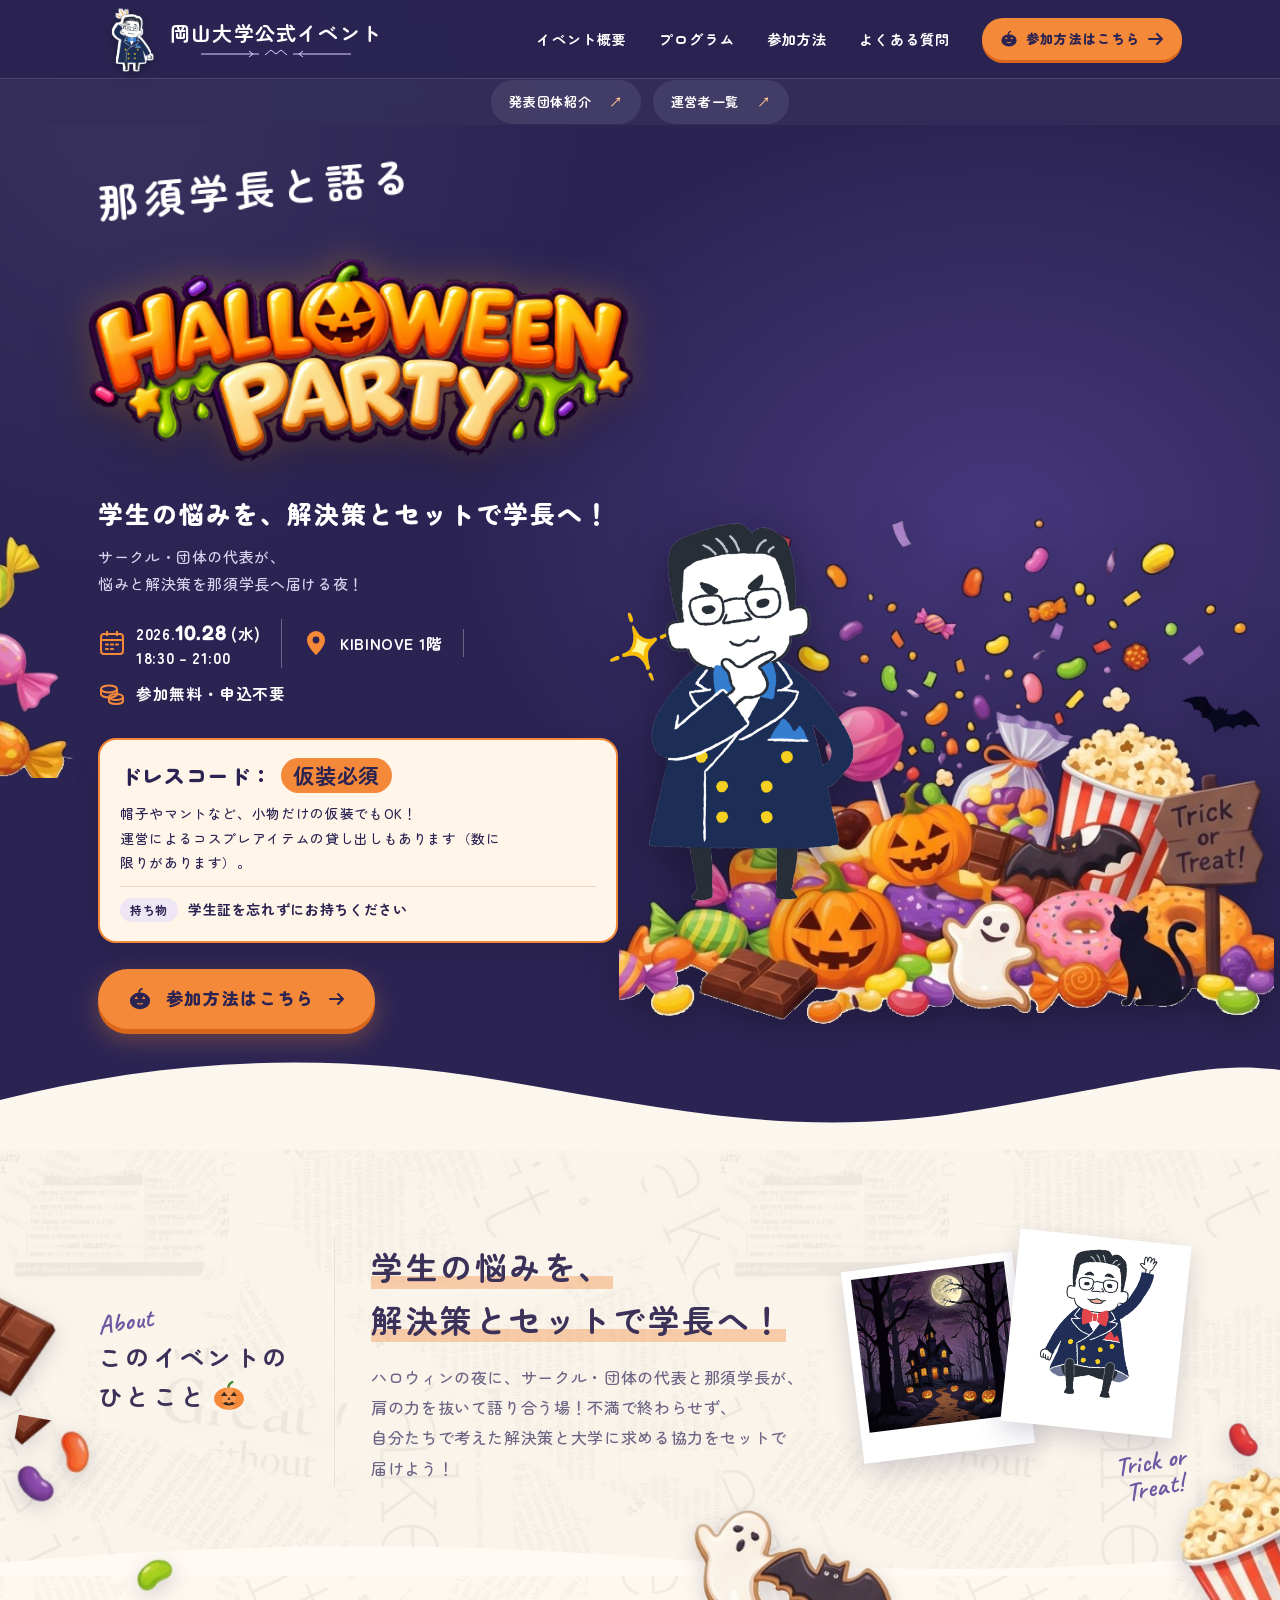
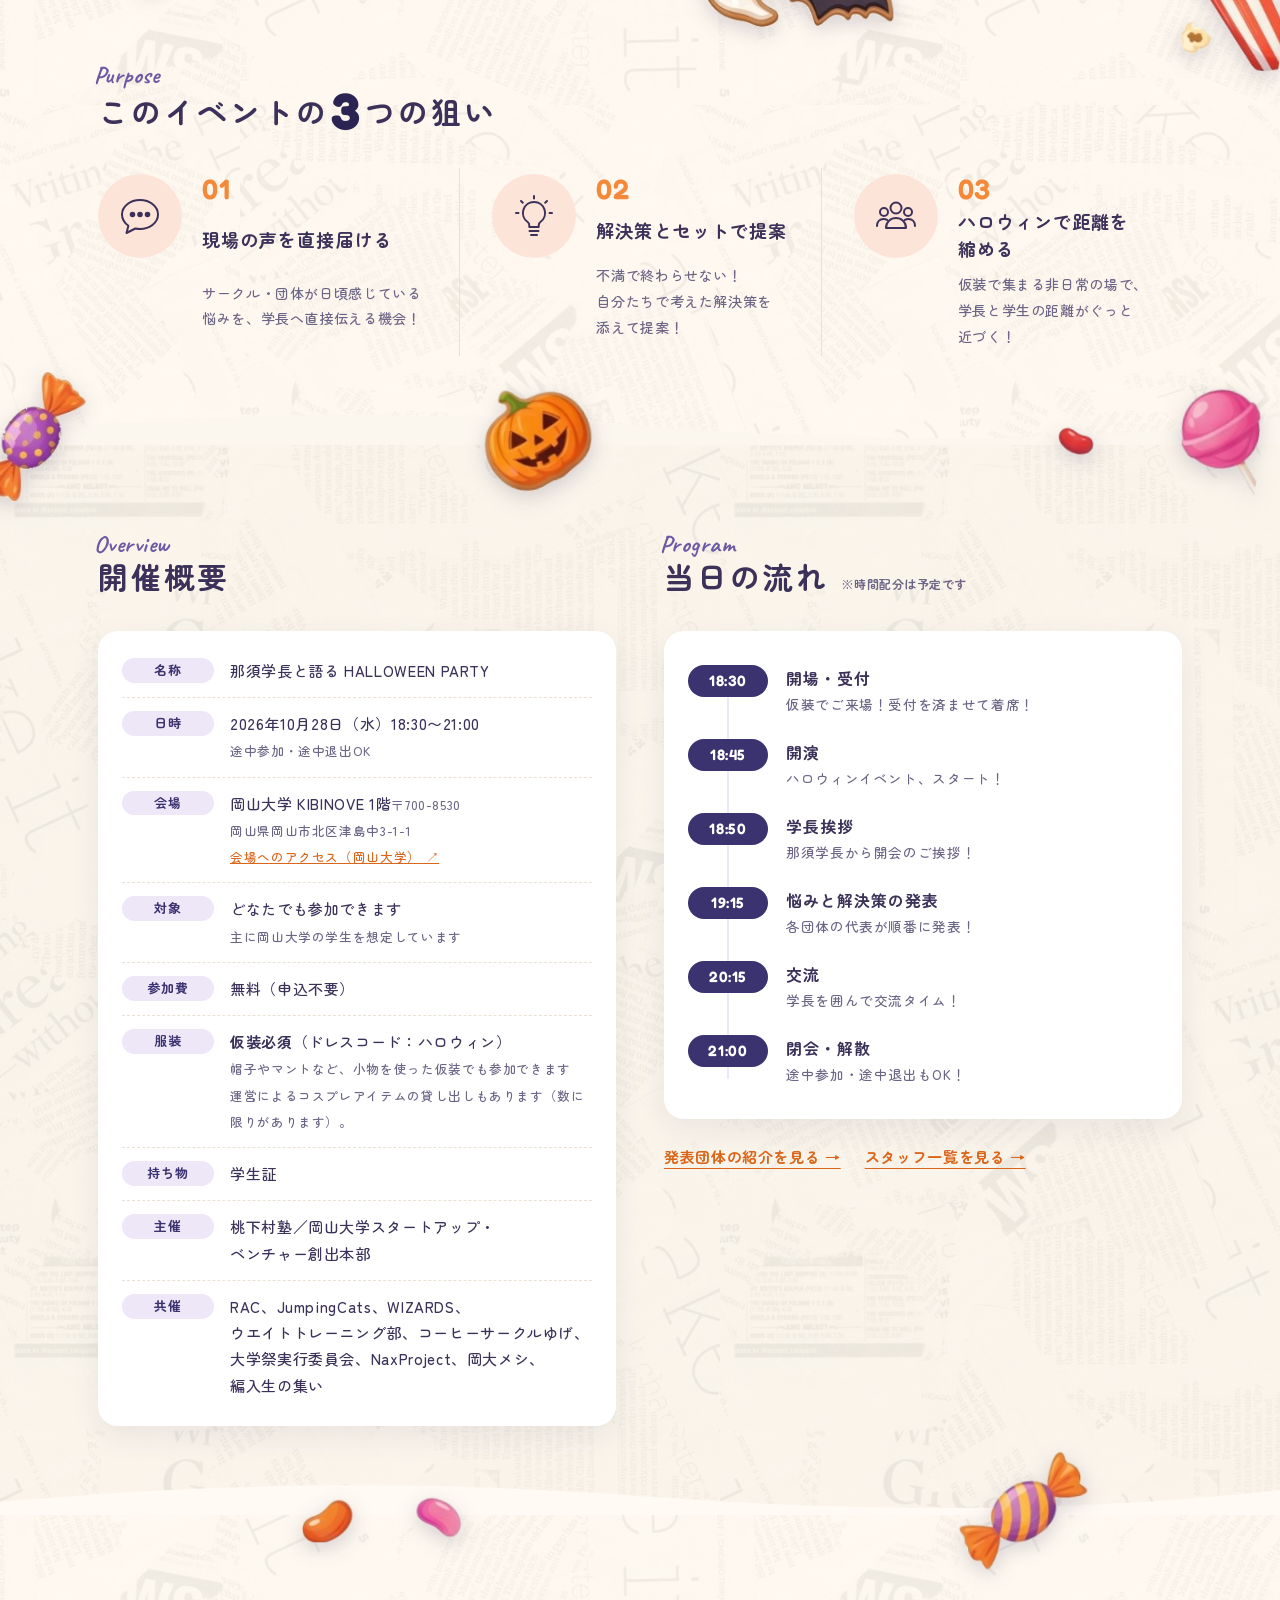
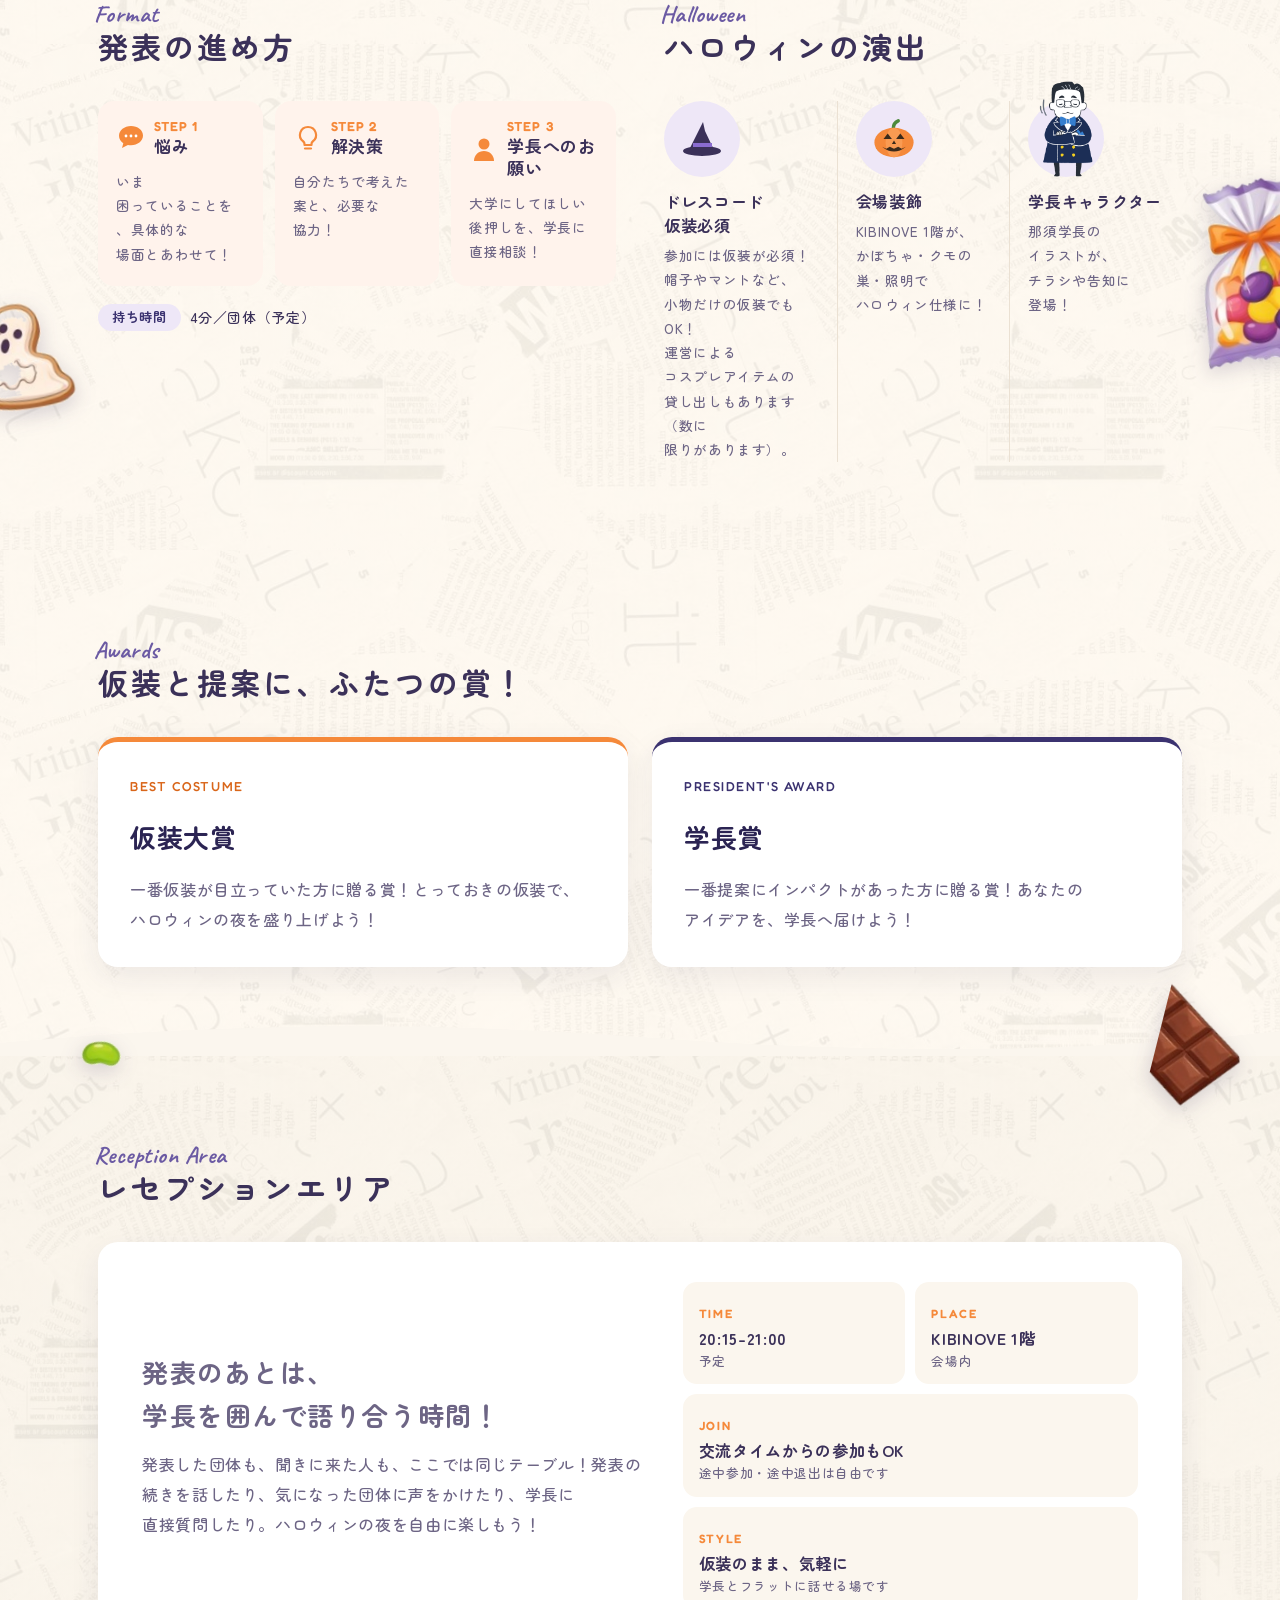
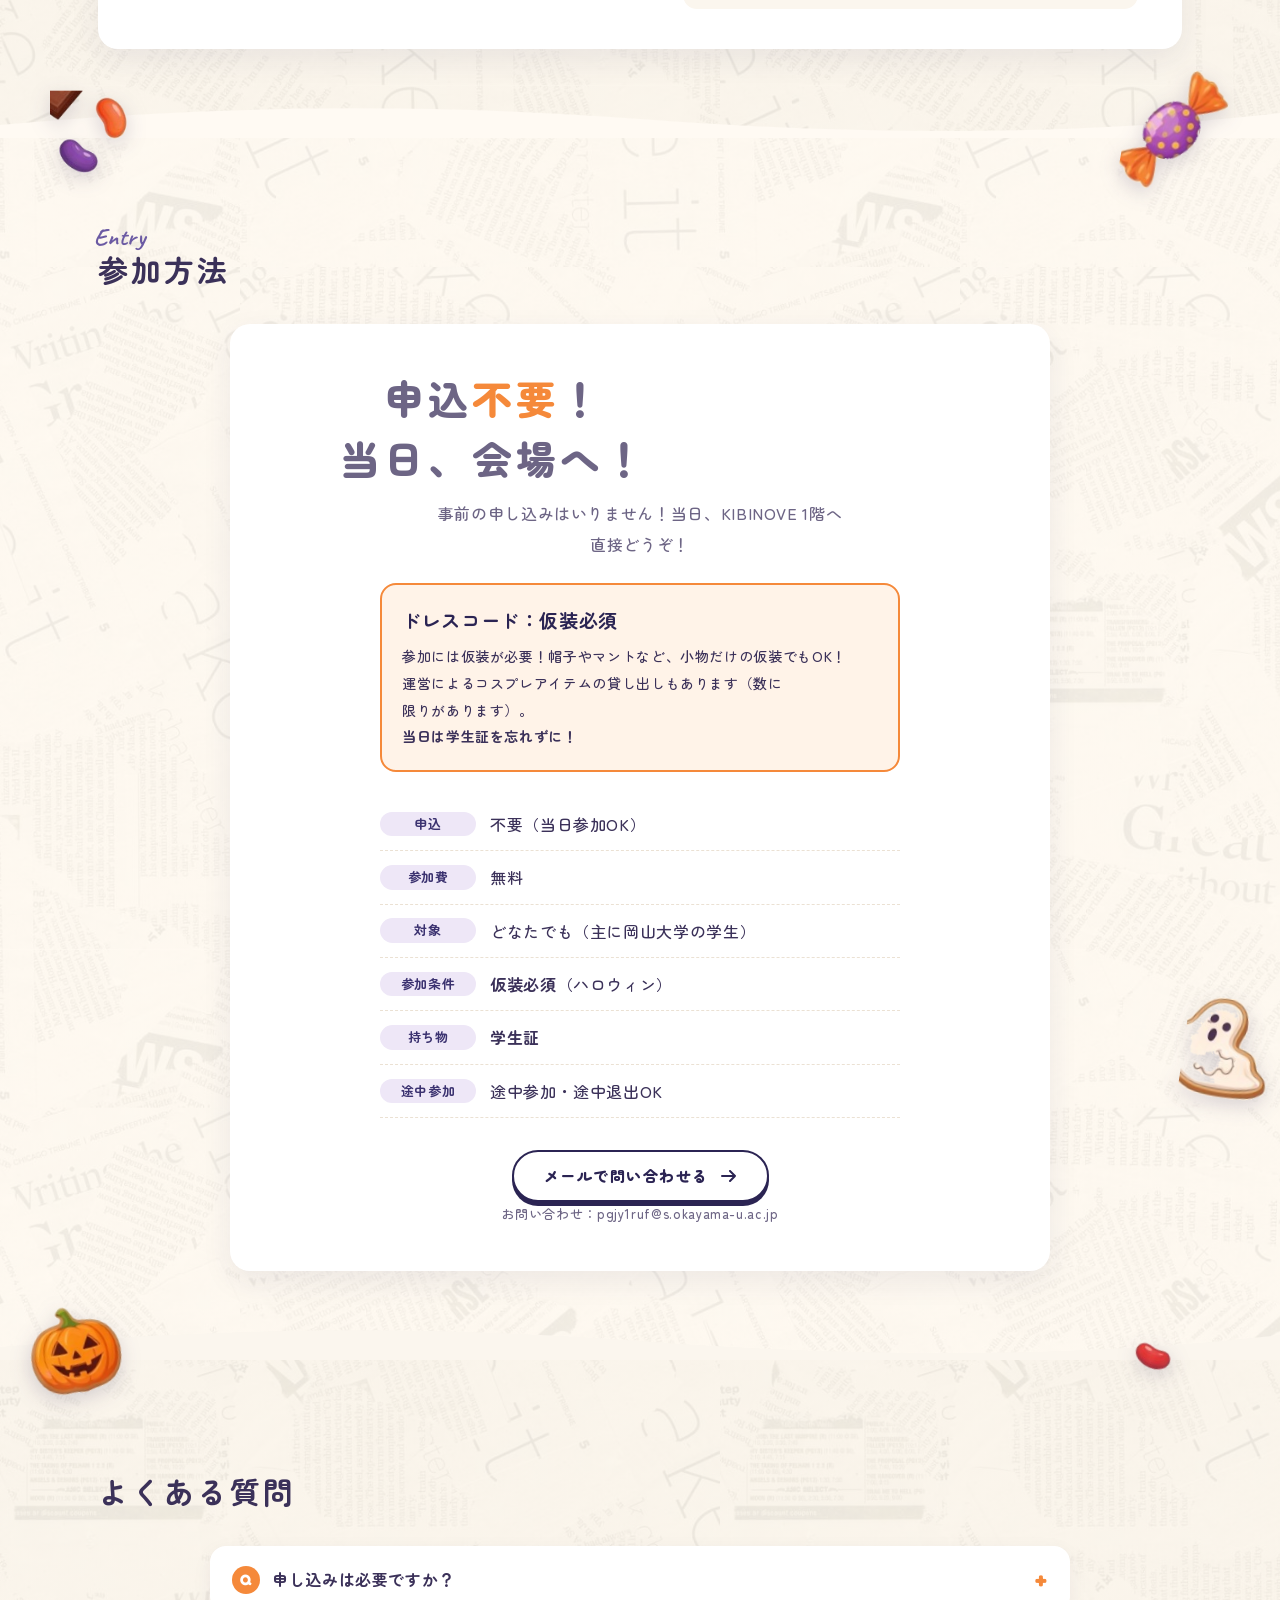
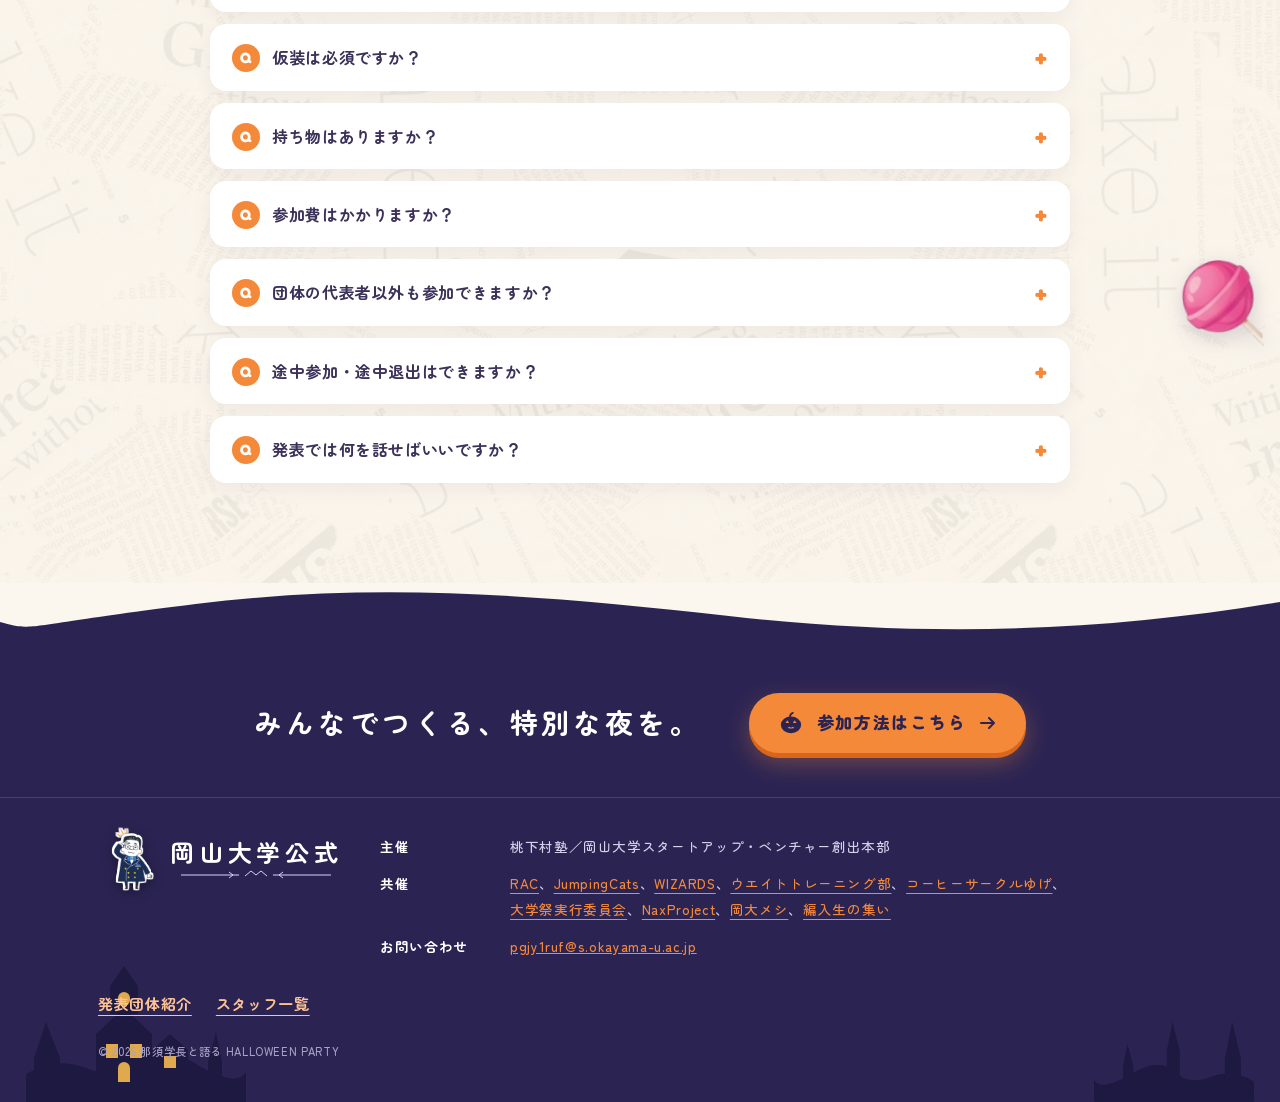
==== index.html @ a14ee622 "Improve event SEO and clarify costume loans and partner links" ====
<!doctype html>
<html lang="ja">
<head>
<meta charset="utf-8">
<meta name="viewport" content="width=device-width, initial-scale=1">
<title>岡山大学｜那須学長と語る HALLOWEEN PARTY｜2026年10月28日</title>
<meta name="description" content="岡山大学で2026年10月28日（水）開催。那須学長と学生団体が悩みと解決策を語るハロウィンイベント。18:30開場・18:45開演、KIBINOVE 1階。参加無料・申込不要。仮装必須（アイテム貸し出しあり・数に限りあり）。学生証をご持参ください。">
<link rel="canonical" href="https://okayama-u-halloween.momoshita.jp/">
<meta property="og:type" content="website">
<meta property="og:locale" content="ja_JP">
<meta property="og:site_name" content="那須学長と語る HALLOWEEN PARTY">
<meta property="og:title" content="岡山大学｜那須学長と語る HALLOWEEN PARTY｜2026年10月28日">
<meta property="og:description" content="岡山大学で2026年10月28日（水）開催。那須学長と学生団体が悩みと解決策を語るハロウィンイベント。18:30開場・18:45開演、KIBINOVE 1階。参加無料・申込不要。仮装必須（アイテム貸し出しあり・数に限りあり）。学生証をご持参ください。">
<meta property="og:url" content="https://okayama-u-halloween.momoshita.jp/">
<meta property="og:image" content="https://okayama-u-halloween.momoshita.jp/images/title-logo.png">
<meta property="og:image:width" content="1160">
<meta property="og:image:height" content="434">
<meta property="og:image:alt" content="那須学長と語る HALLOWEEN PARTYのタイトルロゴ">
<meta name="twitter:card" content="summary_large_image">
<link rel="preload" as="image" href="/images/title-logo.png" fetchpriority="high">
<script type="application/ld+json">
{
  "@context": "https://schema.org",
  "@type": "Event",
  "@id": "https://okayama-u-halloween.momoshita.jp/#event",
  "name": "那須学長と語る HALLOWEEN PARTY",
  "description": "岡山大学で2026年10月28日（水）開催。那須学長と学生団体が悩みと解決策を語るハロウィンイベント。18:30開場・18:45開演、KIBINOVE 1階。参加無料・申込不要。仮装必須（アイテム貸し出しあり・数に限りあり）。学生証をご持参ください。",
  "url": "https://okayama-u-halloween.momoshita.jp/",
  "image": [
    "https://okayama-u-halloween.momoshita.jp/images/title-logo.png"
  ],
  "startDate": "2026-10-28T18:45:00+09:00",
  "doorTime": "2026-10-28T18:30:00+09:00",
  "endDate": "2026-10-28T21:00:00+09:00",
  "eventAttendanceMode": "https://schema.org/OfflineEventAttendanceMode",
  "eventStatus": "https://schema.org/EventScheduled",
  "isAccessibleForFree": true,
  "location": {
    "@type": "Place",
    "name": "岡山大学 KIBINOVE 1階",
    "address": {
      "@type": "PostalAddress",
      "streetAddress": "津島中3-1-1",
      "addressLocality": "岡山市北区",
      "addressRegion": "岡山県",
      "postalCode": "700-8530",
      "addressCountry": "JP"
    }
  },
  "organizer": [
    {
      "@type": "Organization",
      "name": "桃下村塾"
    },
    {
      "@type": "Organization",
      "name": "岡山大学スタートアップ・ベンチャー創出本部"
    }
  ],
  "offers": {
    "@type": "Offer",
    "price": "0",
    "priceCurrency": "JPY",
    "url": "https://okayama-u-halloween.momoshita.jp/#entry"
  }
}
</script>

<meta name="theme-color" content="#2b2453">
<link rel="preconnect" href="https://fonts.googleapis.com">
<link rel="preconnect" href="https://fonts.gstatic.com" crossorigin>
<link href="https://fonts.googleapis.com/css2?family=Caveat:wght@500;700&family=Cinzel:wght@700;900&family=Fredoka:wght@500;600;700&family=Zen+Maru+Gothic:wght@500;700;900&display=swap" rel="stylesheet">
<style>
  :root {
    --navy: #2b2453;
    --navy-2: #3b3270;
    --cream: #fbf6ee;
    --cream-2: #f5ede1;
    --ink: #3b3159;
    --muted: #6d6585;
    --orange: #f5893a;
    --orange-d: #d9661a;
    --peach: #fde4d9;
    --lav: #eee7f7;
    --line: #ebe1d3;
    --script: #6b5aa3;
    --wrap: 1180px;
  }
  * { box-sizing: border-box; }
  html { scroll-behavior: smooth; scroll-padding-top: 124px; }
  body {
    margin: 0;
    /* 英字新聞をうっすら（上に重ねたクリーム色で透け具合を調整） */
    background:
      linear-gradient(rgba(251, 246, 238, .93), rgba(251, 246, 238, .93)),
      url("images/newspaper.webp") 0 0 / 720px auto repeat,
      var(--cream);
    color: var(--ink);
    font-family: "Zen Maru Gothic", "Hiragino Maru Gothic ProN", "Yu Gothic", sans-serif;
    font-weight: 500;
    font-size: 16px;
    line-height: 1.9;
    letter-spacing: .04em;
    /* 文節ごとに改行（区切りはスクリプトで挿入） */
    word-break: keep-all;
    overflow-wrap: anywhere;
    line-break: strict;
    -webkit-font-smoothing: antialiased;
    overflow-x: hidden;
  }
  img, svg { max-width: 100%; display: block; }
  a { color: var(--orange-d); }
  .wrap { position: relative; max-width: var(--wrap); margin: 0 auto; padding: 0 20px; }
  @media (min-width: 960px) { .wrap { padding: 0 48px; } }
  .ph { display: inline-block; white-space: nowrap; }
  .fred { font-family: "Fredoka", sans-serif; letter-spacing: .02em; }
  .script { font-family: "Caveat", cursive; font-weight: 700; color: var(--script); font-size: 26px; line-height: 1; display: inline-block; transform: rotate(-8deg); letter-spacing: .02em; }
  .sp { display: none; }
  @media (max-width: 599px) { .sp { display: inline; } }

  /* ---------- Header ---------- */
  .header {
    position: fixed; inset: 0 0 auto 0; z-index: 50;
    background: rgba(43, 36, 83, .9);
    backdrop-filter: blur(10px); -webkit-backdrop-filter: blur(10px);
  }
  .header .wrap { display: flex; align-items: center; justify-content: space-between; height: 68px; }
  @media (min-width: 960px) { .header .wrap { height: 78px; } }
  .logo { display: inline-flex; align-items: center; gap: 10px; color: #fff; text-decoration: none; }
  .logo-text { display: inline-flex; flex-direction: column; align-items: center; }
  .logo b { font-weight: 700; font-size: 20px; letter-spacing: .2em; line-height: 1.3; }
  .logo svg { width: 120px; height: 10px; margin-top: 2px; }
  @media (min-width: 960px) { .logo b { font-size: 24px; } .logo svg { width: 150px; } }
  /* ロゴ左の学長（シール風の白フチ） */
  .logo-fig {
    height: 52px; width: auto; margin: -6px 0 -8px;
    filter: drop-shadow(1.5px 0 0 #fff) drop-shadow(-1.5px 0 0 #fff) drop-shadow(0 1.5px 0 #fff) drop-shadow(0 -1.5px 0 #fff) drop-shadow(0 3px 6px rgba(0, 0, 0, .35));
    transform-origin: 50% 90%;
  }
  .logo:hover .logo-fig { animation: wiggle .6s ease; }
  .header .logo b { font-size: 20px; letter-spacing: .06em; }
  @media (max-width: 599px) {
    .header .logo { gap: 6px; }
    .header .logo-fig { height: 40px; }
    .header .logo b { font-size: 14px; line-height: 1.4; }
    .header .logo b span { display: block; }
    .header .logo svg { width: 100px; }
  }
  @keyframes wiggle { 25% { transform: rotate(-8deg); } 75% { transform: rotate(6deg); } }
  @media (min-width: 960px) { .logo-fig { height: 62px; } }
  .nav { display: flex; gap: 32px; align-items: center; }
  .nav a.link { display: none; color: #fff; text-decoration: none; font-size: 14px; font-weight: 700; letter-spacing: .08em; }
  .nav a.link:hover { color: var(--orange); }
  @media (min-width: 960px) { .nav a.link { display: inline; } }
  .page-nav { border-top: 1px solid rgba(255, 255, 255, .12); background: rgba(255, 255, 255, .04); }
  .header .page-nav .wrap { height: 46px; justify-content: center; gap: 12px; }
  .page-nav a { display: inline-flex; align-items: center; justify-content: center; gap: 18px; padding: 4px 18px; border-radius: 999px; color: #fff; background: rgba(255, 255, 255, .08); font-size: 13px; font-weight: 700; text-decoration: none; white-space: nowrap; }
  .page-nav a span { color: #ffc293; }
  .page-nav a:hover { background: rgba(245, 137, 58, .22); }

  /* ---------- Buttons ---------- */
  .btn {
    display: inline-flex; align-items: center; justify-content: center; gap: .8em;
    min-height: 60px; padding: 0 30px;
    background: var(--orange); color: var(--navy);
    font-family: inherit; font-weight: 900; font-size: 17px; letter-spacing: .1em; text-decoration: none;
    border-radius: 999px;
    box-shadow: 0 5px 0 var(--orange-d), 0 10px 24px rgba(245, 137, 58, .35);
    transition: transform .12s, box-shadow .12s;
  }
  .btn:hover { transform: translateY(2px); box-shadow: 0 3px 0 var(--orange-d), 0 8px 18px rgba(245, 137, 58, .35); }
  .btn:active { transform: translateY(5px); box-shadow: 0 0 0 var(--orange-d); }
  .btn .pk { width: 24px; height: 24px; }
  .btn .arr { width: 16px; height: 12px; transition: transform .15s; }
  .btn:hover .arr { transform: translateX(3px); }
  .btn-sm { min-height: 42px; padding: 0 18px; font-size: 13px; gap: .6em; box-shadow: 0 3px 0 var(--orange-d); }
  .btn-sm:hover { box-shadow: 0 1px 0 var(--orange-d); }
  .btn-sm .pk { width: 18px; height: 18px; }
  @media (max-width: 380px) { .header .btn-sm .pk { display: none; } }
  @media (max-width: 599px) { .hide-sm { display: none; } .header .btn-sm { white-space: nowrap; } }
  .btn:focus-visible, a:focus-visible, summary:focus-visible { outline: 3px solid var(--orange); outline-offset: 3px; }

  /* ---------- お菓子の飾り ---------- */
  .deco {
    position: absolute; pointer-events: none; z-index: 4; height: auto; max-width: none;
    width: min(var(--w), var(--mw, 30vw));
    filter: drop-shadow(0 6px 10px rgba(43, 36, 83, .18));
    transform: rotate(var(--r, 0deg));
  }
  /* セクションの境目にまたがるお菓子 */
  .deco.edge { top: 0; translate: -50% -55%; }
  .deco:not(.edge) { translate: -50% 0; }
  .bob { animation: bob var(--t, 5s) ease-in-out infinite alternate; }
  @keyframes bob { from { transform: translateY(-6px) rotate(var(--r, 0deg)); } to { transform: translateY(6px) rotate(calc(var(--r, 0deg) + 5deg)); } }
  @media (max-width: 759px) { .deco.pc { display: none; } }
  /* 交互の背景と波線の境目 */
  .tone {
    background:
      linear-gradient(rgba(255, 250, 243, .93), rgba(255, 250, 243, .93)),
      url("images/newspaper.webp") 240px 130px / 720px auto repeat,
      #fffaf3;
  }
  .tone-wave { position: absolute; left: 0; top: -34px; width: 100%; height: 35px; pointer-events: none; }

  /* ---------- Hero ---------- */
  .hero {
    position: relative; z-index: 3; color: #fff;
    padding-top: 114px;
    background:
      radial-gradient(ellipse 60% 50% at 78% 45%, rgba(120, 90, 200, .35), transparent 70%),
      radial-gradient(circle at 10% 10%, rgba(255, 255, 255, .06), transparent 30%),
      var(--navy);
  }
  @media (min-width: 960px) { .hero { padding-top: 124px; } }
  .confetti { position: absolute; inset: 0; z-index: 1; pointer-events: none; overflow: hidden; }
  .confetti i {
    position: absolute; top: -30px; display: block; border-radius: 3px;
    animation: fall var(--t) linear var(--d) infinite;
  }
  @keyframes fall { from { transform: translateY(0) rotate(0deg); } to { transform: translateY(var(--h, 900px)) rotate(var(--spin, 540deg)); } }
  .hero-grid { position: relative; display: grid; grid-template-columns: 1fr; }
  .hero-text { position: relative; z-index: 8; }
  @media (min-width: 960px) { .hero-grid { grid-template-columns: 1.02fr 1fr; align-items: center; min-height: 640px; } }
  .hero-text { padding: 28px 0 8px; }
  @media (min-width: 960px) { .hero-text { padding: 40px 0 120px; } }
  .hero h1 { margin: 0; font-weight: 700; }
  .hero h1 .ja { display: inline-block; font-size: clamp(24px, 6vw, 40px); letter-spacing: .14em; transform: rotate(-5deg); transform-origin: left center; }
  /* 光る金のタイトル：金属グラデーション＋ラメ＋光の筋、重ねた影で厚みと発光 */
  .hero h1 { position: relative; }
  .hero h1 .en-wrap { position: relative; display: block; margin: 18px 0 0; }
  /* タイトルロゴ（スライムの画像） */
  .title-logo { display: block; width: min(100%, 580px); height: auto; margin-left: -2%; filter: drop-shadow(0 0 18px rgba(255, 170, 70, .35)) drop-shadow(0 12px 18px rgba(5, 2, 25, .5)); }
  .hero h1 .en {
    position: relative; z-index: 1;
    display: inline-flex; flex-direction: column; align-items: center;
    font-family: "Cinzel", serif; font-weight: 900;
    font-size: clamp(42px, 11.6vw, 80px); line-height: 1.02; letter-spacing: .01em; white-space: nowrap;
    filter:
      drop-shadow(0 1px 0 #a24c12) drop-shadow(0 1px 0 #8c400f) drop-shadow(0 1.5px 0 #6c300b) drop-shadow(0 2px 0 #431d07)
      drop-shadow(0 0 8px rgba(255, 190, 80, .6)) drop-shadow(0 0 26px rgba(255, 140, 40, .4))
      drop-shadow(0 14px 16px rgba(5, 2, 25, .6));
  }
  .hero h1 .en .ln {
    position: relative; z-index: 1;
    display: flex; align-items: flex-end; width: max-content;
    background:
      linear-gradient(110deg, transparent 42%, rgba(255, 255, 255, .9) 50%, transparent 58%),
      radial-gradient(circle, rgba(255, 252, 230, .55) 0 .5px, transparent 1.1px),
      radial-gradient(circle, rgba(255, 240, 190, .4) 0 .5px, transparent 1px),
      linear-gradient(180deg, #fff6cc 0%, #ffd873 18%, #f8aa40 42%, #c9671b 55%, #f29b36 70%, #ffd77f 87%, #dc8429 100%);
    background-size: 300% 100%, 13px 11px, 7px 17px, 100% 100%;
    background-repeat: no-repeat, repeat, repeat, no-repeat;
    background-position: 160% 0, 0 0, 3px 5px, 0 0;
    -webkit-background-clip: text; background-clip: text; color: transparent;
    -webkit-text-stroke: .6px rgba(255, 236, 190, .6);
    animation: shine 5s ease-in-out 2.6s infinite;
  }
  @keyframes shine {
    0%, 35% { background-position: 160% 0, 0 0, 3px 5px, 0 0; }
    75%, 100% { background-position: -60% 0, 0 0, 3px 5px, 0 0; }
  }
  /* O は灯りのともったジャック・オー・ランタン */
  .hero h1 .en .o-pk { flex: none; width: .86em; height: .9em; margin: 0 .02em .02em; overflow: visible; }
  .hero h1 .en .o-pk .lit { animation: flicker 2.4s ease-in-out infinite; }
  @keyframes flicker { 0%, 100% { opacity: 1; } 40% { opacity: .82; } 55% { opacity: .95; } 70% { opacity: .78; } }
  /* タイトル周りのきらめき */
  .swoosh { position: absolute; z-index: 0; left: -6%; width: 112%; top: 40%; height: 70%; pointer-events: none; overflow: visible; filter: drop-shadow(0 0 6px rgba(255, 190, 80, .8)); }
  .sparks { position: absolute; inset: -10px -20px; z-index: 2; pointer-events: none; }
  .sparks svg { position: absolute; width: var(--s); height: var(--s); translate: -50% -50%; filter: drop-shadow(0 0 4px rgba(255, 220, 130, .9)); animation: twinkle var(--t) ease-in-out var(--d) infinite; opacity: 0; }
  .sparks i { position: absolute; width: var(--s); height: var(--s); border-radius: 50%; background: #ffe39a; box-shadow: 0 0 6px 1px rgba(255, 200, 90, .9); animation: twinkle var(--t) ease-in-out var(--d) infinite; opacity: 0; }
  @keyframes twinkle { 0%, 100% { opacity: 0; transform: scale(.3) rotate(0deg); } 50% { opacity: 1; transform: scale(1) rotate(45deg); } }
  .hero .catch { margin: 30px 0 10px; font-size: clamp(19px, 4.8vw, 25px); font-weight: 900; letter-spacing: .08em; line-height: 1.6; }
  .hero .lead { margin: 0 0 22px; color: #d8d2ee; font-size: 15px; line-height: 1.8; }
  .info-row { display: flex; flex-wrap: wrap; align-items: center; gap: 12px 0; margin: 0 0 30px; padding: 0; list-style: none; }
  .info-row li { display: flex; align-items: center; gap: 10px; padding-right: 20px; margin-right: 20px; border-right: 1px solid rgba(255, 255, 255, .3); font-size: 15.5px; line-height: 1.35; font-weight: 700; }
  .info-row li:last-child { border-right: 0; margin-right: 0; padding-right: 0; }
  .info-row svg { width: 28px; height: 28px; flex: none; }
  .info-row .num { font-family: "Fredoka", sans-serif; font-size: 1.35em; font-weight: 600; }
  @media (max-width: 599px) { .info-row li { flex-basis: 100%; border-right: 0; margin-right: 0; padding-right: 0; } }

  .hero-art { position: relative; height: 330px; margin: 0 -20px; }
  @media (min-width: 600px) { .hero-art { height: 440px; } }
  @media (min-width: 960px) { .hero-art { height: 620px; margin: 0 -48px 0 0; } }
  /* お菓子の山：下端を波線の境目に重ねる */
  .hero-art .pile {
    position: absolute; z-index: 6; right: 0; bottom: -54px; width: 100%; max-width: 732px; height: auto;
    filter: drop-shadow(0 10px 18px rgba(0, 0, 0, .25));
  }
  @media (min-width: 960px) { .hero-art .pile { width: 112%; max-width: none; right: -44px; bottom: -84px; } }
  main { overflow-x: clip; }
  .hero-art .gakucho {
    position: absolute; z-index: 7; left: 50%; bottom: 0; height: 76%; width: auto; max-width: none;
    transform: translateX(-50%);
    filter: drop-shadow(0 14px 24px rgba(0, 0, 0, .35));
  }
  @media (min-width: 960px) { .hero-art .gakucho { left: 16%; height: 64%; bottom: 40px; } }
  .hero-art .gakucho.float { animation: float 4s ease-in-out infinite alternate; }
  @keyframes float { from { transform: translateX(-50%) translateY(0); } to { transform: translateX(-50%) translateY(-10px); } }
  .hero-art .sign { position: absolute; right: 6%; top: 12%; z-index: 4; color: #fff; font-size: clamp(26px, 6vw, 40px); transform: rotate(10deg); text-align: center; line-height: .9; text-shadow: 0 3px 0 rgba(0, 0, 0, .25); }
  .hero-wave { position: absolute; left: 0; right: 0; bottom: -1px; z-index: 5; width: 100%; height: 70px; }
  @media (min-width: 960px) { .hero-wave { height: 110px; } }

  /* ---------- Sections ---------- */
  section { position: relative; padding: 72px 0; }
  @media (min-width: 960px) { section { padding: 88px 0; } }
  .head { position: relative; z-index: 2; margin: 0 0 32px; }
  .head .script { display: block; width: max-content; margin: 0 0 -2px -4px; font-size: 24px; }
  .head h2 { margin: 0; font-size: clamp(22px, 5.4vw, 30px); font-weight: 700; letter-spacing: .1em; line-height: 1.5; }
  .head h2 .big { font-family: "Fredoka", sans-serif; font-size: 1.7em; line-height: 1; color: var(--navy); vertical-align: -.08em; margin: 0 .04em; }
  .head .note { display: inline-block; margin-left: 12px; font-size: 12px; color: var(--muted); letter-spacing: .04em; }
  .panel { position: relative; z-index: 2; background: #fff; border-radius: 20px; box-shadow: 0 10px 30px rgba(43, 36, 83, .08); }

  /* About */
  .about-grid { position: relative; z-index: 2; display: grid; gap: 26px; grid-template-columns: 1fr; }
  @media (min-width: 960px) { .about-grid { grid-template-columns: 200px 1px 1fr 330px; gap: 36px; align-items: center; } }
  @media (min-width: 960px) { .about-main h3 { font-size: 27px; } }
  .about-label h2 { margin: 0; font-size: 24px; font-weight: 700; letter-spacing: .14em; line-height: 1.6; }
  .about-label h2 svg { display: inline-block; width: 32px; height: 32px; vertical-align: -.25em; margin-left: 6px; }
  .vline { display: none; background: var(--line); align-self: stretch; }
  @media (min-width: 960px) { .vline { display: block; } }
  .about-main h3 { margin: 0 0 16px; font-size: clamp(22px, 5.4vw, 32px); font-weight: 700; line-height: 1.65; letter-spacing: .08em; }
  .about-main h3 .u { background: linear-gradient(transparent 72%, rgba(245, 137, 58, .38) 72%); }
  .about-main p { margin: 0; color: var(--muted); }
  .polaroids { position: relative; height: 250px; max-width: 380px; width: 100%; margin: 0 auto; }
  .pol { position: absolute; width: 52%; background: #fff; padding: 9px 9px 30px; box-shadow: 0 10px 24px rgba(43, 36, 83, .18); }
  .pol img { width: 100%; aspect-ratio: 1; object-fit: cover; }
  .pol img.president-portrait { object-fit: contain; background: #fff; }
  .pol.p1 { left: 0; top: 24px; transform: rotate(-7deg); }
  .pol.p2 { right: 0; top: 0; transform: rotate(6deg); }
  .polaroids .script { position: absolute; right: -6px; bottom: -14px; font-size: 26px; text-align: center; transform: rotate(-10deg); }

  /* Purpose */
  .aims { position: relative; z-index: 2; display: grid; grid-template-columns: 1fr; gap: 28px; }
  @media (min-width: 900px) { .aims { grid-template-columns: repeat(3, 1fr); gap: 0; } }
  .aim { display: grid; grid-template-columns: 84px 1fr; column-gap: 20px; align-items: start; }
  @media (min-width: 900px) { .aim { padding: 6px 32px; border-left: 1px solid var(--line); } .aim:first-child { border-left: 0; padding-left: 0; } }
  .aim .ic { width: 84px; height: 84px; border-radius: 50%; background: var(--peach); display: grid; place-items: center; grid-row: span 3; }
  .aim .ic svg { width: 44px; height: 44px; }
  .aim .num { font-family: "Fredoka", sans-serif; font-size: 28px; font-weight: 600; color: var(--orange); line-height: 1.1; }
  .aim h3 { margin: 4px 0 10px; font-size: 18px; font-weight: 700; letter-spacing: .06em; line-height: 1.5; }
  .aim p { margin: 0; color: var(--muted); font-size: 14px; line-height: 1.85; }

  /* 2カラム */
  .duo { position: relative; z-index: 2; display: grid; gap: 56px; grid-template-columns: 1fr; }
  @media (min-width: 960px) { .duo { grid-template-columns: 1fr 1fr; gap: 48px; } }

  /* Overview */
  .ov { margin: 0; padding: 14px 24px; }
  .ov > div { display: grid; grid-template-columns: 92px 1fr; gap: 16px; align-items: start; padding: 13px 0; border-bottom: 1px dashed var(--line); }
  .ov > div:last-child { border-bottom: 0; }
  .ov dt { background: var(--lav); color: var(--navy-2); border-radius: 999px; text-align: center; font-size: 13px; font-weight: 700; line-height: 1.9; letter-spacing: .1em; }
  .ov dd { margin: 0; font-size: 15px; line-height: 1.75; }
  .ov dd small { color: var(--muted); font-size: 12.5px; }

  /* Program */
  .tl { list-style: none; margin: 0; padding: 22px 24px; position: relative; }
  .tl::before { content: ""; position: absolute; left: 63px; top: 40px; bottom: 40px; width: 2px; background: var(--lav); transform-origin: top; transform: scaleY(0); transition: transform 1.2s ease-out .2s; }
  .tl.in::before { transform: none; }
  .tl li { position: relative; display: grid; grid-template-columns: 80px 1fr; gap: 18px; padding: 10px 0; }
  .tl .time { position: relative; z-index: 1; align-self: start; margin-top: 2px; background: var(--navy-2); color: #fff; border-radius: 999px; text-align: center; font-family: "Fredoka", sans-serif; font-weight: 600; font-size: 15px; line-height: 32px; height: 32px; }
  .tl h3 { margin: 0; font-size: 16px; font-weight: 700; letter-spacing: .06em; }
  .tl .time { transition: background .4s, box-shadow .4s, transform .4s, color .4s; }
  .tl li.lit .time {
    background: var(--orange); color: var(--navy); transform: scale(1.12);
    box-shadow: 0 0 0 4px rgba(245, 137, 58, .25), 0 0 18px 4px rgba(245, 137, 58, .65);
    animation: time-glow 1.6s ease-in-out infinite;
  }
  @keyframes time-glow { 50% { box-shadow: 0 0 0 7px rgba(245, 137, 58, .12), 0 0 28px 8px rgba(245, 137, 58, .8); } }
  .tl li.lit h3 { color: var(--orange-d); }
  .tl p { margin: 0; color: var(--muted); font-size: 13.5px; line-height: 1.75; }

  /* Format */
  .steps { display: grid; gap: 12px; grid-template-columns: 1fr; }
  @media (min-width: 600px) { .steps { grid-template-columns: repeat(3, 1fr); } }
  .step { background: #fff3ec; border-radius: 16px; padding: 18px 18px 20px; position: relative; z-index: 2; }
  .step .top { display: flex; align-items: center; gap: 8px; }
  .step .top svg { width: 30px; height: 30px; flex: none; }
  .step .label { font-family: "Fredoka", sans-serif; color: var(--orange); font-size: 13px; font-weight: 600; letter-spacing: .08em; line-height: 1.2; }
  .step h3 { margin: 0; font-size: 17px; font-weight: 700; line-height: 1.3; }
  .step p { margin: 12px 0 0; color: var(--muted); font-size: 13.5px; line-height: 1.8; }
  .pills { display: flex; flex-wrap: wrap; gap: 10px 20px; margin-top: 18px; position: relative; z-index: 2; }
  .pill { display: inline-flex; align-items: center; gap: 10px; font-size: 14px; }
  .pill b { background: var(--lav); color: var(--navy-2); border-radius: 999px; padding: 1px 14px; font-size: 13px; }

  /* Halloween */
  .hw-row { position: relative; z-index: 2; display: grid; gap: 22px; grid-template-columns: 1fr; }
  @media (min-width: 600px) { .hw-row { grid-template-columns: repeat(3, 1fr); gap: 0; } }
  .hw { text-align: left; }
  @media (min-width: 600px) { .hw { padding: 0 18px; border-left: 1px solid var(--line); } .hw:first-child { border-left: 0; padding-left: 0; } }
  .hw .ic { position: relative; width: 76px; height: 76px; border-radius: 50%; background: var(--lav); display: grid; place-items: center; margin-bottom: 12px; }
  .hw .ic svg { width: 42px; height: 42px; }
  .hw .ic img { position: absolute; left: 50%; bottom: 0; width: 96px; max-width: none; transform: translateX(-50%); }
  .hw h3 { margin: 0 0 6px; font-size: 16px; font-weight: 700; line-height: 1.5; }
  .hw p { margin: 0; color: var(--muted); font-size: 13.5px; line-height: 1.8; }

  .people-links { display: flex; flex-wrap: wrap; gap: 12px 24px; margin: 24px 0 0; position: relative; z-index: 2; }
  .people-links a { font-size: 15px; font-weight: 700; text-underline-offset: 5px; }
  footer .people-links { margin: 0; }
  footer .people-links a { color: #ffc293; }

  /* Awards */
  .awards-grid { display: grid; grid-template-columns: 1fr; gap: 24px; }
  @media (min-width: 700px) { .awards-grid { grid-template-columns: 1fr 1fr; } }
  .award { padding: 32px; border-top: 5px solid var(--orange); }
  .award-president { border-top-color: var(--navy-2); }
  .award .award-label { margin: 0 0 14px; font-family: "Fredoka", sans-serif; font-size: 13px; letter-spacing: .12em; color: var(--orange-d); }
  .award-president .award-label { color: var(--navy-2); }
  .award h3 { margin: 0 0 12px; font-size: 26px; color: var(--navy); }
  .award p { margin: 0; color: var(--muted); }

  /* Reception */
  .rc { display: grid; gap: 24px; grid-template-columns: 1fr; padding: 30px 26px; }
  @media (min-width: 900px) { .rc { grid-template-columns: 1.1fr 1fr; gap: 40px; padding: 40px 44px; align-items: center; } }
  .rc .big { margin: 0 0 12px; font-size: clamp(20px, 4.8vw, 26px); font-weight: 700; line-height: 1.65; letter-spacing: .06em; }
  .rc p { margin: 0; color: var(--muted); }
  .chips { display: grid; grid-template-columns: 1fr 1fr; gap: 10px; }
  .chip { background: var(--cream); border-radius: 14px; padding: 14px 16px; }
  .chip.wide { grid-column: 1 / -1; }
  .chip .k { font-family: "Fredoka", sans-serif; font-weight: 600; color: var(--orange); font-size: 12px; letter-spacing: .14em; }
  .chip .v { display: block; font-weight: 700; line-height: 1.55; }
  .chip .v small { display: block; color: var(--muted); font-weight: 500; font-size: 12.5px; }

  /* Entry */
  .entry { max-width: 820px; margin: 0 auto; padding: 44px 24px; text-align: center; }
  .entry .big { margin: 0 0 10px; font-size: clamp(26px, 6.4vw, 40px); font-weight: 900; letter-spacing: .1em; line-height: 1.5; }
  .entry .big em { font-style: normal; color: var(--orange); }
  .entry > p { margin: 0 auto; color: var(--muted); max-width: 480px; }
  .entry-list { list-style: none; padding: 0; margin: 26px auto 32px; max-width: 520px; text-align: left; }
  .entry-list li { display: grid; grid-template-columns: 96px 1fr; gap: 14px; align-items: center; padding: 11px 0; border-bottom: 1px dashed var(--line); }
  .entry-list li span:first-child { background: var(--lav); color: var(--navy-2); border-radius: 999px; text-align: center; font-size: 13px; font-weight: 700; }
  .entry-dresscode { max-width: 520px; margin: 24px auto 0; padding: 20px; background: #fff3e8; border: 2px solid var(--orange); border-radius: 16px; text-align: left; }
  .entry-dresscode h3 { margin: 0 0 8px; font-size: 19px; line-height: 1.6; color: var(--navy); }
  .entry-dresscode p { margin: 0; font-size: 14px; color: var(--ink); }
  .hero-requirements { max-width: 520px; margin: 0 0 26px; padding: 18px 20px; color: var(--navy); background: #fff5e9; border: 2px solid var(--orange); border-radius: 18px; box-shadow: 0 8px 24px rgba(0, 0, 0, .1); }
  .hero-requirements h2 { display: flex; flex-wrap: wrap; align-items: center; gap: 8px; margin: 0 0 8px; font-size: clamp(17px, 3.8vw, 21px); line-height: 1.5; font-weight: 900; letter-spacing: .04em; }
  .hero-requirements h2 strong { padding: 2px 12px; background: var(--orange); border-radius: 999px; white-space: nowrap; }
  .hero-requirements p { margin: 0; font-size: 13.5px; line-height: 1.8; }
  .hero-requirements .bring-id { display: flex; flex-wrap: wrap; align-items: center; gap: 6px 10px; border-top: 1px solid #e9d7c3; margin-top: 12px; padding-top: 10px; font-size: 14px; font-weight: 700; }
  .bring-id span { background: #eee5f5; border-radius: 999px; padding: 1px 10px; font-size: 12px; }
  @media (max-width: 599px) { .hero-requirements { padding: 16px; } }
  .btn-line { background: #fff; color: var(--navy); border: 2px solid var(--navy); box-shadow: 0 4px 0 var(--navy); min-height: 52px; font-size: 15px; }
  .btn-line:hover { box-shadow: 0 2px 0 var(--navy); }
  .contact { margin-top: 18px; font-size: 13px; color: var(--muted); word-break: break-all; }

  /* FAQ */
  .faq { position: relative; z-index: 2; max-width: 860px; margin: 0 auto; }
  .faq details { background: #fff; border-radius: 16px; box-shadow: 0 6px 20px rgba(43, 36, 83, .06); margin-bottom: 12px; }
  .faq summary { cursor: pointer; list-style: none; padding: 18px 54px 18px 22px; font-weight: 700; position: relative; }
  .faq summary::-webkit-details-marker { display: none; }
  .faq summary::before { content: "Q"; display: inline-grid; place-items: center; width: 28px; height: 28px; margin-right: 12px; border-radius: 50%; background: var(--orange); color: #fff; font-family: "Fredoka", sans-serif; font-size: 15px; vertical-align: 1px; }
  .faq summary::after { content: "+"; position: absolute; right: 22px; top: 50%; transform: translateY(-50%); font-size: 24px; color: var(--orange); font-family: "Fredoka", sans-serif; }
  .faq details[open] summary::after { content: "−"; }
  .faq .a { padding: 0 22px 20px 62px; color: var(--muted); font-size: 15px; }

  /* 最後の帯＋フッター */
  .band { position: relative; color: #fff; background: var(--navy); padding: 70px 0 0; overflow: hidden; }
  .band-wave { position: absolute; top: -1px; left: 0; width: 100%; height: 60px; }
  .band-cta { position: relative; z-index: 2; display: flex; flex-direction: column; align-items: center; gap: 22px; padding: 40px 0 44px; text-align: center; }
  @media (min-width: 860px) { .band-cta { flex-direction: row; justify-content: center; gap: 48px; } }
  .band-cta p { margin: 0; font-size: clamp(20px, 5vw, 28px); font-weight: 700; letter-spacing: .14em; }
  .band .house { position: absolute; left: 2%; bottom: 0; width: 220px; opacity: .9; z-index: 1; }
  .band .house.r { left: auto; right: 2%; width: 160px; transform: scaleX(-1); }
  @media (max-width: 759px) { .band .house { width: 140px; opacity: .45; } .band .house.r { display: none; } }
  footer { position: relative; z-index: 2; border-top: 1px solid rgba(255, 255, 255, .14); padding: 36px 0 110px; font-size: 13.5px; color: #d6d0ea; }
  @media (min-width: 960px) { footer { padding-bottom: 40px; } }
  footer .wrap { display: grid; gap: 22px; }
  @media (min-width: 960px) { footer .wrap { grid-template-columns: 260px 1fr; align-items: start; } }
  footer dl { margin: 0; display: grid; gap: 4px 20px; grid-template-columns: 1fr; }
  @media (min-width: 700px) { footer dl { grid-template-columns: 110px 1fr; } }
  footer dt { color: #fff; font-weight: 700; }
  footer dd { margin: 0 0 8px; }
  footer a { color: var(--orange); }
  footer small { grid-column: 1 / -1; color: #a9a2c6; }

  /* Mobile sticky CTA */
  .sticky-cta {
    position: fixed; left: 0; right: 0; bottom: 0; z-index: 40;
    padding: 12px 16px calc(14px + env(safe-area-inset-bottom));
    background: rgba(251, 246, 238, .94); border-top: 1px solid var(--line);
    backdrop-filter: blur(10px); -webkit-backdrop-filter: blur(10px);
    transform: translateY(120%); transition: transform .25s;
  }
  .sticky-cta.show { transform: none; }
  .sticky-cta .btn { width: 100%; min-height: 54px; }
  @media (min-width: 960px) { .sticky-cta { display: none; } }

  /* ---------- オープニング：学長が左から右へ歩く間にローディング表示 ---------- */
  .intro {
    position: fixed; inset: 0; z-index: 100; overflow: hidden; cursor: pointer;
    /* ファーストビューと同じ紺の夜空にして、切り替わりをなじませる */
    background:
      radial-gradient(ellipse 60% 50% at 50% 30%, rgba(120, 90, 200, .38), transparent 70%),
      radial-gradient(circle at 10% 10%, rgba(255, 255, 255, .06), transparent 30%),
      var(--navy);
    transition: opacity .6s ease, visibility .6s;
  }
  .intro.done { opacity: 0; visibility: hidden; }
  /* ローディング（画面中央の上あたり） */
  .loader { position: absolute; z-index: 2; left: 50%; top: 16vh; translate: -50% 0; display: flex; flex-direction: column; align-items: center; color: #fff; }
  .ld-ring { position: relative; width: clamp(120px, 22vmin, 170px); aspect-ratio: 1; }
  .ld-ring svg { position: absolute; inset: 0; width: 100%; height: 100%; overflow: visible; }
  .ld-ring .track { fill: rgba(20, 8, 40, .55); stroke: rgba(255, 255, 255, .18); stroke-width: 9; }
  .ld-ring .bar { fill: none; stroke: #ff9a3c; stroke-width: 9; stroke-linecap: round; stroke-dasharray: 327; stroke-dashoffset: 327; transform: rotate(-90deg); transform-origin: 60px 60px; filter: drop-shadow(0 0 6px rgba(255, 154, 60, .8)); }
  .ld-ring .spin { animation: ld-spin 1.1s linear infinite; transform-origin: 60px 60px; }
  .ld-ring .spin circle { fill: none; stroke: #fff; stroke-width: 3; stroke-dasharray: 18 14; stroke-linecap: round; opacity: .85; }
  @keyframes ld-spin { to { transform: rotate(360deg); } }
  .ld-num { position: absolute; inset: 0; display: grid; place-items: center; font-family: "Fredoka", sans-serif; font-weight: 700; font-size: clamp(30px, 6vmin, 42px); line-height: 1; text-shadow: 0 3px 0 rgba(0, 0, 0, .3); }
  .ld-num small { font-size: .5em; margin-left: 2px; }
  .ld-text { margin: 16px 0 0; font-family: "Fredoka", sans-serif; font-weight: 700; font-size: clamp(20px, 4vmin, 28px); letter-spacing: .22em; text-shadow: 0 3px 0 rgba(0, 0, 0, .35); }
  .ld-text span { display: inline-block; animation: ld-hop 1.2s ease-in-out infinite; animation-delay: calc(var(--i) * 90ms); }
  @keyframes ld-hop { 0%, 60%, 100% { transform: none; } 30% { transform: translateY(-8px); } }
  /* 歩く学長と、通ったあとに残る足あと */
  .walk { position: absolute; z-index: 3; left: 0; right: 0; bottom: 9vh; height: 34vh; pointer-events: none; }
  .intro .confetti { z-index: 1; }
  .prints { position: absolute; left: 0; right: 0; bottom: -6px; height: 34px; }
  .fp {
    position: absolute; bottom: var(--y); width: 26px; height: 14px; opacity: 0;
    background: url("data:image/svg+xml,<svg xmlns='http://www.w3.org/2000/svg' viewBox='0 0 40 20'><ellipse cx='25' cy='10' rx='13' ry='7.5' fill='white'/><ellipse cx='7.5' cy='10' rx='6' ry='5.5' fill='white'/></svg>") center / contain no-repeat;
    transform: scale(.3); transition: opacity .35s ease, transform .35s cubic-bezier(.2, 1.4, .4, 1);
  }
  .fp.on { opacity: .85; transform: scale(1); }
  /* 同じ画像を「体」「左足」「右足」に切り分け、足を交互に振って歩かせる */
  .walker { position: absolute; bottom: 10px; left: 0; height: 100%; aspect-ratio: 1; translate: var(--x, -30vw) 0; }
  .walker .bob { position: absolute; inset: 0; filter: drop-shadow(0 10px 10px rgba(0, 0, 0, .35)); animation: walk-bob .55s ease-in-out infinite alternate; }
  .walker .face { position: absolute; inset: 0; }
  .walker img { position: absolute; inset: 0; width: 100%; height: 100%; max-width: none; }
  .walker .body { z-index: 2; clip-path: inset(0 0 13% 0); }
  .walker .leg { z-index: 1; animation: leg-swing 1.1s ease-in-out infinite alternate; }
  .walker .leg-l { clip-path: inset(85.5% 50% 0 41.5%); transform-origin: 45.6% 86%; }
  .walker .leg-r { clip-path: inset(85.5% 33% 0 58.5%); transform-origin: 62.9% 86%; animation-direction: alternate-reverse; }
  @keyframes leg-swing { from { transform: rotate(18deg); } to { transform: rotate(-18deg); } }
  @keyframes walk-bob { from { transform: translateY(0) rotate(-1.5deg); } to { transform: translateY(-7px) rotate(1.5deg); } }
  @media (max-width: 599px) { .walk { height: 26vh; bottom: 10vh; } .loader { top: 18vh; } }

  /* ---------- 登場アニメーション ---------- */
  .ch { display: inline-block; opacity: 0; transform: translateY(.5em) scale(.8); }
  .in .ch, .in.split .ch { animation: ch-in .55s cubic-bezier(.2, 1.4, .4, 1) forwards; animation-delay: calc(var(--i) * 35ms + var(--base, 0ms)); }
  @keyframes ch-in { to { opacity: 1; transform: none; } }
  .reveal { opacity: 0; transform: translateY(18px); transition: opacity .7s ease, transform .7s ease; transition-delay: var(--d, 0ms); }
  .reveal.in { opacity: 1; transform: none; }
  .box { opacity: 0; transform: translateY(26px) scale(.94); transition: opacity .5s ease, transform .7s cubic-bezier(.2, 1.3, .4, 1); transition-delay: var(--d, 0ms); }
  .box.in { opacity: 1; transform: none; }
  .hero .fv { opacity: 0; transform: translateY(16px); }
  .hero.in .fv { animation: fv-in .8s cubic-bezier(.2, 1.2, .4, 1) forwards; animation-delay: var(--d, 0ms); }
  .hero h1 .ja.fv { transform: translateY(16px) rotate(-5deg); }
  .hero h1 .en-wrap.fv { transform: translateY(16px); }
  .hero.in h1 .ja.fv { animation-name: fv-in-ja; }
  .hero.in h1 .en-wrap.fv { animation-name: fv-in-en; }
  @keyframes fv-in { to { opacity: 1; transform: none; } }
  @keyframes fv-in-ja { to { opacity: 1; transform: rotate(-5deg); } }
  @keyframes fv-in-en { 0% { opacity: 0; transform: translateY(24px) scale(.7); } 70% { opacity: 1; transform: translateY(-4px) scale(1.03); } 100% { opacity: 1; transform: none; } }
  .hero .art-in { opacity: 0; }
  .hero.in .art-in { animation: fv-in 1s cubic-bezier(.2, 1.2, .4, 1) forwards; animation-delay: var(--d, 0ms); }
  .hero.in .gakucho.art-in { animation-name: gk-in; }
  @keyframes gk-in { from { opacity: 0; transform: translateX(-50%) translateY(40px) scale(.85); } to { opacity: 1; transform: translateX(-50%); } }
  .hero.in .sign.art-in { animation-name: sign-in; }
  @keyframes sign-in { from { opacity: 0; transform: rotate(30deg) scale(.5); } to { opacity: 1; transform: rotate(10deg); } }

  @media (prefers-reduced-motion: reduce) {
    html { scroll-behavior: auto; }
    .ch, .reveal, .box, .hero .fv, .hero .art-in { opacity: 1; transform: none; animation: none !important; transition: none; }
    .hero h1 .ja.fv { transform: rotate(-5deg); }
    .hero h1 .en-wrap.fv { transform: none; }
    .bob, .float, .confetti i, .hero h1 .en .ln, .o-pk .lit, .tl li.lit .time { animation: none !important; }
    .sparks { display: none; }
    .confetti { display: none; }
    .tl::before { transform: none; transition: none; }
    .btn, .sticky-cta { transition: none; }
  }
  .partner-links a { text-decoration:underline; text-underline-offset:4px; }
  .page-nav a { min-height:44px; }
  .pol img, .hw .ic img { height:auto; }
  @media(max-width:360px){.page-nav a{padding-left:12px;padding-right:12px}}
</style>
<noscript><style>.intro{display:none!important}.ch,.reveal,.box,.hero .fv,.hero .art-in{opacity:1!important;transform:none!important;animation:none!important}</style></noscript>
</head>
<body>

<!-- 使い回すお菓子・アイコン -->
<svg width="0" height="0" style="position:absolute" aria-hidden="true">
  <defs>
    <symbol id="c-pk" viewBox="0 0 60 54"><path d="M29 12q0-8 7-11" stroke="#4d8a3c" stroke-width="5" fill="none" stroke-linecap="round"/><ellipse cx="30" cy="32" rx="28" ry="21" fill="#f5893a"/><ellipse cx="30" cy="32" rx="12" ry="21" fill="#f99b52"/><path d="M15 27l6-8 6 8zM33 27l6-8 6 8zM27 34l3-5 3 5zM13 38q17 14 34 0l-6 3-5-3-6 3-6-3-5 3z" fill="#3b2a1a"/></symbol>
    <symbol id="o-pk" viewBox="0 0 100 100" overflow="visible">
      <radialGradient id="o-g" cx=".38" cy=".32" r=".8"><stop offset="0" stop-color="#ffe9a6"/><stop offset=".35" stop-color="#f9a83c"/><stop offset=".75" stop-color="#d0611a"/><stop offset="1" stop-color="#8e390c"/></radialGradient>
      <radialGradient id="o-lit" cx=".5" cy=".55" r=".6"><stop offset="0" stop-color="#fffbe0"/><stop offset=".45" stop-color="#ffd85a"/><stop offset="1" stop-color="#ff8a12"/></radialGradient>
      <linearGradient id="o-stem" x1="0" y1="0" x2="1" y2="1"><stop offset="0" stop-color="#6fae4a"/><stop offset="1" stop-color="#2f5a22"/></linearGradient>
      <path d="M47 20c-1-8 2-15 10-19l4 4c-6 3-7 9-6 15z" fill="url(#o-stem)" stroke="#23421a" stroke-width="1.5"/>
      <path d="M50 19C31 12 3 23 3 58c0 28 22 41 47 41s47-13 47-41C97 23 69 12 50 19z" fill="url(#o-g)" stroke="#6a2a08" stroke-width="2"/>
      <path d="M50 21c-15 10-16 66 0 77M50 21c15 10 16 66 0 77M28 18C11 34 13 82 31 96M72 18c17 16 15 64-3 78" stroke="#7a300a" stroke-width="2.4" fill="none" opacity=".45"/>
      <ellipse cx="30" cy="36" rx="12" ry="7" fill="#fff" opacity=".28" transform="rotate(-30 30 36)"/>
      <g class="lit" style="filter:drop-shadow(0 0 4px #ffcf4a) drop-shadow(0 0 10px rgba(255,150,30,.9))">
        <path d="M22 54l11-18 9 19zM58 55l9-19 11 18zM45 64l5-8 5 8zM20 67q30 28 60 0l-6 5-6-4-6 6-6-5-6 6-6-5-6 5-6-5z" fill="url(#o-lit)" stroke="#6a2a08" stroke-width="1.6" stroke-linejoin="round"/>
      </g>
    </symbol>
    <symbol id="spark" viewBox="0 0 20 20"><path d="M10 0c.8 5 4.2 9.2 10 10-5.8.8-9.2 5-10 10-.8-5-4.2-9.2-10-10 5.8-.8 9.2-5 10-10z" fill="#ffe08a"/></symbol>
    <symbol id="c-bat" viewBox="0 0 64 30"><path d="M2 10q11-9 21 1q3-7 9-7t9 7q10-10 21-1q-9 0-12 9q-5-5-9 1q-3-5-9-5t-9 5q-4-6-9-1q-3-9-12-9z" fill="#2b2453"/></symbol>
    <symbol id="i-arr" viewBox="0 0 16 12"><path d="M1 6h13M9 1l5 5-5 5" fill="none" stroke="currentColor" stroke-width="2" stroke-linecap="round" stroke-linejoin="round"/></symbol>
    <symbol id="i-pk" viewBox="0 0 26 26"><path d="M12 6q0-3 3-4" stroke="currentColor" stroke-width="2" fill="none" stroke-linecap="round"/><ellipse cx="13" cy="15" rx="11" ry="9" fill="currentColor"/><path d="M7 13l2-3 2 3zM15 13l2-3 2 3zM7.5 17q5.5 4 11 0l-2 1.2-1.8-1.2-1.7 1.2-1.7-1.2-1.8 1.2z" fill="#f5893a"/></symbol>
  </defs>
</svg>

<!-- オープニング演出：学長が歩いて読み込み完了（クリックでスキップ） -->
<div class="intro" id="intro" aria-hidden="true">
  <div class="loader">
    <div class="ld-ring">
      <svg viewBox="0 0 120 120">
        <circle class="track" cx="60" cy="60" r="52"/>
        <circle class="bar" id="ld-bar" cx="60" cy="60" r="52"/>
        <g class="spin"><circle cx="60" cy="60" r="40"/></g>
      </svg>
      <div class="ld-num"><span><span id="ld-pct">0</span><small>%</small></span></div>
    </div>
    <p class="ld-text"><span style="--i:0">L</span><span style="--i:1">O</span><span style="--i:2">A</span><span style="--i:3">D</span><span style="--i:4">I</span><span style="--i:5">N</span><span style="--i:6">G</span></p>
  </div>
  <div class="confetti" id="intro-confetti"></div>
  <div class="walk">
    <div class="prints" id="ld-prints"></div>
    <div class="walker" id="ld-walker">
      <div class="bob"><div class="face">
        <img class="leg leg-l" src="images/president-salute.png" alt="" width="1280" height="1280">
        <img class="leg leg-r" src="images/president-salute.png" alt="" width="1280" height="1280">
        <img class="body" src="images/president-salute.png" alt="" width="1280" height="1280">
      </div></div>
    </div>
  </div>
</div>

<header class="header">
  <div class="wrap">
    <a class="logo" href="#top" aria-label="岡山大学公式イベント トップへ">
      <img class="logo-fig" src="images/president-salute.png" alt="" width="1280" height="1280">
      <span class="logo-text">
        <b><span>岡山大学</span><span>公式イベント</span></b>
        <svg viewBox="0 0 150 10" aria-hidden="true" fill="none" stroke="#d9cfff" stroke-width="1">
          <path d="M0 6H58M92 6H150"/><path d="M48 3l4 3-4 3M102 3l-4 3 4 3"/><path d="M64 7l6-5 5 4 5-4 6 5"/>
        </svg>
      </span>
    </a>
    <nav class="nav" aria-label="ページ内ナビゲーション">
      <a class="link" href="#overview">イベント概要</a>
      <a class="link" href="#program">プログラム</a>
      <a class="link" href="#entry">参加方法</a>
      <a class="link" href="#faq">よくある質問</a>
      <a class="btn btn-sm" href="#entry"><svg class="pk" aria-hidden="true" style="color:#2b2453"><use href="#i-pk"/></svg><span>参加方法<span class="hide-sm">はこちら</span></span><svg class="arr" aria-hidden="true"><use href="#i-arr"/></svg></a>
    </nav>
  </div>
  <nav class="page-nav" aria-label="紹介ページ">
    <div class="wrap">
      <a href="groups/">発表団体紹介 <span aria-hidden="true">↗</span></a>
      <a href="staff/">運営者一覧 <span aria-hidden="true">↗</span></a>
    </div>
  </nav>
</header>

<main id="top">

  <!-- 1. ファーストビュー -->
  <section class="hero" aria-labelledby="hero-title" style="padding-bottom:0">
    <div class="confetti" id="confetti" aria-hidden="true"></div>
    <div class="wrap">
      <div class="hero-grid">
        <div class="hero-text">
          <h1 id="hero-title">
            <span class="ja fv" style="--d:100ms">那須学長と語る</span>
            <span class="en-wrap fv" style="--d:350ms"><img class="title-logo" id="title-en" src="images/title-logo.png" alt="HALLOWEEN PARTY" width="1160" height="434" fetchpriority="high"></span>
            <span class="sparks" id="sparks" aria-hidden="true"></span>
          </h1>
          <p class="catch split" style="--base:900ms">学生の悩みを、<br class="sp">解決策とセットで学長へ！</p>
          <p class="lead fv" style="--d:1500ms">サークル・団体の代表が、<br>悩みと解決策を那須学長へ届ける夜！</p>
          <ul class="info-row">
            <li class="fv" style="--d:1650ms">
              <svg viewBox="0 0 28 28" aria-hidden="true" fill="none" stroke="#f5893a" stroke-width="2"><rect x="3" y="5" width="22" height="20" rx="3"/><path d="M3 11h22M9 2v5M19 2v5"/><path d="M8 15.5h2M13 15.5h2M18 15.5h2M8 20h2M13 20h2" stroke-linecap="round"/></svg>
              <span>2026.<span class="num">10.28</span> (水)<br>18:30 – 21:00</span>
            </li>
            <li class="fv" style="--d:1750ms">
              <svg viewBox="0 0 28 28" aria-hidden="true"><path d="M14 2a9 9 0 0 0-9 9c0 7 9 15 9 15s9-8 9-15a9 9 0 0 0-9-9z" fill="#f5893a"/><circle cx="14" cy="11" r="3.4" fill="#2b2453"/></svg>
              <span>KIBINOVE 1階</span>
            </li>
            <li class="fv" style="--d:1850ms">
              <svg viewBox="0 0 28 28" aria-hidden="true" fill="none" stroke="#f5893a" stroke-width="2"><ellipse cx="11" cy="9" rx="8" ry="3.5"/><path d="M3 9v5c0 2 3.6 3.5 8 3.5s8-1.5 8-3.5V9"/><ellipse cx="18" cy="17" rx="7" ry="3"/><path d="M11 17v4c0 1.7 3.1 3 7 3s7-1.3 7-3v-4"/></svg>
              <span>参加無料・申込不要</span>
            </li>
          </ul>
          <div class="hero-requirements fv" style="--d:1900ms" aria-labelledby="hero-dresscode-title">
            <h2 id="hero-dresscode-title">ドレスコード：<strong>仮装必須</strong></h2>
            <p>帽子やマントなど、小物だけの仮装でもOK！<br>運営によるコスプレアイテムの貸し出しもあります（数に限りがあります）。</p>
            <p class="bring-id"><span>持ち物</span>学生証を忘れずにお持ちください</p>
          </div>
          <a class="btn fv" style="--d:2000ms" href="#entry" id="hero-cta"><svg class="pk" aria-hidden="true" style="color:#2b2453"><use href="#i-pk"/></svg>参加方法はこちら<svg class="arr" aria-hidden="true"><use href="#i-arr"/></svg></a>
        </div>
        <div class="hero-art" id="hero-art" aria-hidden="true">
          <img class="pile art-in" style="--d:300ms" src="images/sweets/sweets-hero-pile.png" alt="" width="732" height="586">
          <img class="gakucho art-in" style="--d:800ms" src="images/president-thinking.png" alt="アイデアを考える那須学長のイラスト" width="1280" height="1280">
        </div>
      </div>
    </div>
    <svg class="hero-wave" viewBox="0 0 1440 110" preserveAspectRatio="none" aria-hidden="true"><path d="M0 60C180 20 360 10 560 40S900 100 1100 70 1360 20 1440 30V110H0Z" fill="#fbf6ee"/></svg>
  </section>

  <!-- 2. このイベントのひとこと -->
  <section id="concept" data-deco="concept">
    <div class="wrap">
      <div class="about-grid">
        <div class="about-label reveal">
          <span class="script">About</span>
          <h2>このイベントの<br>ひとこと<svg aria-hidden="true"><use href="#c-pk"/></svg></h2>
        </div>
        <div class="vline"></div>
        <div class="about-main">
          <h3 class="split"><span class="u">学生の悩みを、</span><br><span class="u">解決策とセットで学長へ！</span></h3>
          <p class="reveal">ハロウィンの夜に、サークル・団体の代表と那須学長が、肩の力を抜いて語り合う場！不満で終わらせず、自分たちで考えた解決策と大学に求める協力をセットで届けよう！</p>
        </div>
        <div class="polaroids reveal">
          <figure class="pol p1" style="margin:0"><img src="images/polaroid-house.png" alt="満月の夜の洋館とジャック・オー・ランタンのイラスト" width="360" height="360" loading="lazy" decoding="async"></figure>
          <figure class="pol p2" style="margin:0"><img class="president-portrait" src="images/president-waving.jpg" alt="手を振る那須学長のイラスト" width="1724" height="2362" loading="lazy" decoding="async"></figure>
          <span class="script">Trick or<br>Treat!</span>
        </div>
      </div>
    </div>
  </section>

  <!-- 3. 3つの狙い -->
  <section id="purpose" class="tone" data-deco="purpose">
    <svg class="tone-wave" viewBox="0 0 1440 35" preserveAspectRatio="none" aria-hidden="true"><path d="M0 22C240 2 480 0 720 16S1200 34 1440 10V35H0Z" fill="#fffaf3"/></svg>
    <div class="wrap">
      <div class="head">
        <span class="script reveal">Purpose</span>
        <h2 class="split">このイベントの<span class="big">3</span>つの狙い</h2>
      </div>
      <div class="aims">
        <article class="aim box">
          <div class="ic"><svg viewBox="0 0 44 44" fill="none" stroke="#3b3159" stroke-width="2" stroke-linejoin="round"><path d="M22 6C12 6 4 12.5 4 20.5c0 4.5 2.5 8.5 6.4 11.2L8.5 39l8.8-4.5c1.5.3 3.1.5 4.7.5 10 0 18-6.5 18-14.5S32 6 22 6z"/><circle cx="14.5" cy="20.5" r="1.8" fill="#3b3159"/><circle cx="22" cy="20.5" r="1.8" fill="#3b3159"/><circle cx="29.5" cy="20.5" r="1.8" fill="#3b3159"/></svg></div>
          <div class="num">01</div>
          <h3>現場の声を直接届ける</h3>
          <p>サークル・団体が日頃感じている悩みを、学長へ直接伝える機会！</p>
        </article>
        <article class="aim box">
          <div class="ic"><svg viewBox="0 0 44 44" fill="none" stroke="#3b3159" stroke-width="2" stroke-linecap="round" stroke-linejoin="round"><path d="M22 8a11 11 0 0 0-6.4 20c1.1.8 1.7 2 1.7 3.4V33h9.4v-1.6c0-1.4.6-2.6 1.7-3.4A11 11 0 0 0 22 8z"/><path d="M17.5 37h9M19 41h6M22 2v2.5M9 7l1.8 1.8M35 7l-1.8 1.8M4 19h2.5M37.5 19H40"/></svg></div>
          <div class="num">02</div>
          <h3>解決策とセットで提案</h3>
          <p>不満で終わらせない！自分たちで考えた解決策を添えて提案！</p>
        </article>
        <article class="aim box">
          <div class="ic"><svg viewBox="0 0 44 44" fill="none" stroke="#3b3159" stroke-width="2" stroke-linecap="round" stroke-linejoin="round"><circle cx="22" cy="14" r="5.5"/><path d="M12 34c0-6 4.5-10 10-10s10 4 10 10z"/><circle cx="10" cy="18" r="4"/><path d="M3 32c0-4 2.6-7 6.5-7 1.4 0 2.6.3 3.6.9"/><circle cx="34" cy="18" r="4"/><path d="M41 32c0-4-2.6-7-6.5-7-1.4 0-2.6.3-3.6.9"/></svg></div>
          <div class="num">03</div>
          <h3>ハロウィンで距離を縮める</h3>
          <p>仮装で集まる非日常の場で、学長と学生の距離がぐっと近づく！</p>
        </article>
      </div>
    </div>
  </section>

  <!-- 4. 開催概要 ＋ 当日の流れ -->
  <section data-deco="duo1">
    <svg class="tone-wave" viewBox="0 0 1440 35" preserveAspectRatio="none" aria-hidden="true"><path d="M0 22C240 2 480 0 720 16S1200 34 1440 10V35H0Z" fill="#fbf6ee"/></svg>
    <div class="wrap">
      <div class="duo">
        <div id="overview">
          <div class="head">
            <span class="script reveal">Overview</span>
            <h2 class="split">開催概要</h2>
          </div>
          <dl class="panel ov box">
            <div><dt>名称</dt><dd>那須学長と語る HALLOWEEN PARTY</dd></div>
            <div><dt>日時</dt><dd>2026年10月28日（水）18:30〜21:00<br><small>途中参加・途中退出OK</small></dd></div>
            <div><dt>会場</dt><dd>岡山大学 KIBINOVE 1階<small>〒700-8530 岡山県岡山市北区津島中3-1-1<br><a href="https://www.orsd.okayama-u.ac.jp/kigyo/kibinove/" target="_blank" rel="noopener">会場へのアクセス（岡山大学） ↗</a></small></dd></div>
            <div><dt>対象</dt><dd>どなたでも参加できます<br><small>主に岡山大学の学生を想定しています</small></dd></div>
            <div><dt>参加費</dt><dd>無料（申込不要）</dd></div>
            <div><dt>服装</dt><dd><strong>仮装必須</strong>（ドレスコード：ハロウィン）<br><small>帽子やマントなど、小物を使った仮装でも参加できます<br>運営によるコスプレアイテムの貸し出しもあります（数に限りがあります）。</small></dd></div>
            <div><dt>持ち物</dt><dd>学生証</dd></div>
            <div><dt>主催</dt><dd>桃下村塾／岡山大学スタートアップ・ベンチャー創出本部</dd></div>
            <div><dt>共催</dt><dd>RAC、JumpingCats、WIZARDS、ウエイトトレーニング部、コーヒーサークルゆげ、大学祭実行委員会、NaxProject、岡大メシ、編入生の集い</dd></div>
          </dl>
        </div>
        <div id="program">
          <div class="head">
            <span class="script reveal">Program</span>
            <h2><span class="split">当日の流れ</span><span class="note reveal">※時間配分は予定です</span></h2>
          </div>
          <ol class="panel tl box">
            <li class="reveal"><div class="time">18:30</div><div><h3>開場・受付</h3><p>仮装でご来場！受付を済ませて着席！</p></div></li>
            <li class="reveal"><div class="time">18:45</div><div><h3>開演</h3><p>ハロウィンイベント、スタート！</p></div></li>
            <li class="reveal"><div class="time">18:50</div><div><h3>学長挨拶</h3><p>那須学長から開会のご挨拶！</p></div></li>
            <li class="reveal"><div class="time">19:15</div><div><h3>悩みと解決策の発表</h3><p>各団体の代表が順番に発表！</p></div></li>
            <li class="reveal"><div class="time">20:15</div><div><h3>交流</h3><p>学長を囲んで交流タイム！</p></div></li>
            <li class="reveal"><div class="time">21:00</div><div><h3>閉会・解散</h3><p>途中参加・途中退出もOK！</p></div></li>
          </ol>
          <nav class="people-links" aria-label="イベントに関わる人たち">
            <a href="groups/">発表団体の紹介を見る →</a>
            <a href="staff/">スタッフ一覧を見る →</a>
          </nav>
        </div>
      </div>
    </div>
  </section>

  <!-- 5. 発表の進め方 ＋ ハロウィンの演出 -->
  <section class="tone" data-deco="duo2">
    <svg class="tone-wave" viewBox="0 0 1440 35" preserveAspectRatio="none" aria-hidden="true"><path d="M0 22C240 2 480 0 720 16S1200 34 1440 10V35H0Z" fill="#fffaf3"/></svg>
    <div class="wrap">
      <div class="duo">
        <div id="format">
          <div class="head">
            <span class="script reveal">Format</span>
            <h2 class="split">発表の進め方</h2>
          </div>
          <div class="steps">
            <article class="step box">
              <div class="top"><svg viewBox="0 0 30 30"><path d="M15 3C8.4 3 3 7.4 3 12.8c0 3 1.7 5.7 4.3 7.5L6 25l5.9-3c1 .2 2 .3 3.1.3 6.6 0 12-4.4 12-9.8S21.6 3 15 3z" fill="#f5893a"/><circle cx="10" cy="13" r="1.4" fill="#fff"/><circle cx="15" cy="13" r="1.4" fill="#fff"/><circle cx="20" cy="13" r="1.4" fill="#fff"/></svg><div><div class="label">STEP 1</div><h3>悩み</h3></div></div>
              <p>いま困っていることを、具体的な場面とあわせて！</p>
            </article>
            <article class="step box">
              <div class="top"><svg viewBox="0 0 30 30" fill="none" stroke="#f5893a" stroke-width="2.2" stroke-linecap="round" stroke-linejoin="round"><path d="M15 4a8 8 0 0 0-4.7 14.5c.8.6 1.2 1.4 1.2 2.4V22h7v-1.1c0-1 .4-1.8 1.2-2.4A8 8 0 0 0 15 4z"/><path d="M12 25.5h6"/></svg><div><div class="label">STEP 2</div><h3>解決策</h3></div></div>
              <p>自分たちで考えた案と、必要な協力！</p>
            </article>
            <article class="step box">
              <div class="top"><svg viewBox="0 0 30 30"><circle cx="15" cy="10" r="5.5" fill="#f5893a"/><path d="M5 27c0-6 4.5-10 10-10s10 4 10 10z" fill="#f5893a"/></svg><div><div class="label">STEP 3</div><h3>学長へのお願い</h3></div></div>
              <p>大学にしてほしい後押しを、学長に直接相談！</p>
            </article>
          </div>
          <div class="pills reveal">
            <span class="pill"><b>持ち時間</b>4分／団体（予定）</span>
          </div>
        </div>
        <div id="halloween">
          <div class="head">
            <span class="script reveal">Halloween</span>
            <h2 class="split">ハロウィンの演出</h2>
          </div>
          <div class="hw-row">
            <article class="hw box">
              <div class="ic"><svg viewBox="0 0 42 42"><path d="M8 32L22 4l2 9 9 19z" fill="#3b3159"/><ellipse cx="21" cy="33" rx="19" ry="5" fill="#3b3159"/><rect x="12" y="25" width="19" height="4" fill="#8a6cd0"/></svg></div>
              <h3>ドレスコード<br>仮装必須</h3>
              <p>参加には仮装が必須！帽子やマントなど、小物だけの仮装でもOK！<br>運営によるコスプレアイテムの貸し出しもあります（数に限りがあります）。</p>
            </article>
            <article class="hw box">
              <div class="ic"><svg aria-hidden="true"><use href="#c-pk"/></svg></div>
              <h3>会場装飾</h3>
              <p>KIBINOVE 1階が、かぼちゃ・クモの巣・照明でハロウィン仕様に！</p>
            </article>
            <article class="hw box">
              <div class="ic"><img src="images/president-nodding.png" alt="" width="1280" height="1280" loading="lazy" decoding="async"></div>
              <h3>学長キャラクター</h3>
              <p>那須学長のイラストが、チラシや告知に登場！</p>
            </article>
          </div>
        </div>
      </div>
    </div>
  </section>

  <!-- 表彰 -->
  <section id="awards" class="tone" aria-labelledby="awards-title">
    <div class="wrap">
      <div class="head">
        <span class="script reveal">Awards</span>
        <h2 id="awards-title" class="split">仮装と提案に、ふたつの賞！</h2>
      </div>
      <div class="awards-grid">
        <article class="panel award box">
          <p class="award-label">BEST COSTUME</p>
          <h3>仮装大賞</h3>
          <p>一番仮装が目立っていた方に贈る賞！とっておきの仮装で、ハロウィンの夜を盛り上げよう！</p>
        </article>
        <article class="panel award award-president box">
          <p class="award-label">PRESIDENT'S AWARD</p>
          <h3>学長賞</h3>
          <p>一番提案にインパクトがあった方に贈る賞！あなたのアイデアを、学長へ届けよう！</p>
        </article>
      </div>
    </div>
  </section>

  <!-- 6. レセプションエリア -->
  <section id="reception" data-deco="reception">
    <svg class="tone-wave" viewBox="0 0 1440 35" preserveAspectRatio="none" aria-hidden="true"><path d="M0 22C240 2 480 0 720 16S1200 34 1440 10V35H0Z" fill="#fbf6ee"/></svg>
    <div class="wrap">
      <div class="head">
        <span class="script reveal">Reception Area</span>
        <h2 class="split">レセプションエリア</h2>
      </div>
      <div class="panel rc box">
        <div>
          <p class="big">発表のあとは、<br>学長を囲んで語り合う時間！</p>
          <p>発表した団体も、聞きに来た人も、ここでは同じテーブル！発表の続きを話したり、気になった団体に声をかけたり、学長に直接質問したり。ハロウィンの夜を自由に楽しもう！</p>
        </div>
        <div class="chips">
          <div class="chip box"><span class="k">TIME</span><span class="v">20:15–21:00<small>予定</small></span></div>
          <div class="chip box"><span class="k">PLACE</span><span class="v"><span style="white-space:nowrap">KIBINOVE 1階</span><small>会場内</small></span></div>
          <div class="chip box wide"><span class="k">JOIN</span><span class="v">交流タイムからの参加もOK<small>途中参加・途中退出は自由です</small></span></div>
          <div class="chip box wide"><span class="k">STYLE</span><span class="v">仮装のまま、気軽に<small>学長とフラットに話せる場です</small></span></div>
        </div>
      </div>
    </div>
  </section>

  <!-- 7. 参加方法 -->
  <section id="entry" class="tone" data-deco="entry">
    <svg class="tone-wave" viewBox="0 0 1440 35" preserveAspectRatio="none" aria-hidden="true"><path d="M0 22C240 2 480 0 720 16S1200 34 1440 10V35H0Z" fill="#fffaf3"/></svg>
    <div class="wrap">
      <div class="head">
        <span class="script reveal">Entry</span>
        <h2 class="split">参加方法</h2>
      </div>
      <div class="panel entry box">
        <p class="big">申込<em>不要</em>！<br>当日、会場へ！</p>
        <p>事前の申し込みはいりません！当日、KIBINOVE 1階へ直接どうぞ！</p>
        <div class="entry-dresscode">
          <h3>ドレスコード：仮装必須</h3>
          <p>参加には仮装が必要！帽子やマントなど、小物だけの仮装でもOK！<br>運営によるコスプレアイテムの貸し出しもあります（数に限りがあります）。<br><strong>当日は学生証を忘れずに！</strong></p>
        </div>
        <ul class="entry-list">
          <li><span>申込</span><span>不要（当日参加OK）</span></li>
          <li><span>参加費</span><span>無料</span></li>
          <li><span>対象</span><span>どなたでも（主に岡山大学の学生）</span></li>
          <li><span>参加条件</span><span><strong>仮装必須</strong>（ハロウィン）</span></li>
          <li><span>持ち物</span><span><strong>学生証</strong></span></li>
          <li><span>途中参加</span><span>途中参加・途中退出OK</span></li>
        </ul>
        <a class="btn btn-line" href="mailto:pgjy1ruf@s.okayama-u.ac.jp?subject=%E3%80%90HALLOWEEN%20PARTY%E3%80%91%E3%81%8A%E5%95%8F%E3%81%84%E5%90%88%E3%82%8F%E3%81%9B">メールで問い合わせる<svg class="arr" aria-hidden="true"><use href="#i-arr"/></svg></a>
        <p class="contact">お問い合わせ：pgjy1ruf@s.okayama-u.ac.jp</p>
      </div>
    </div>
  </section>

  <!-- 8. FAQ -->
  <section id="faq" data-deco="faq">
    <svg class="tone-wave" viewBox="0 0 1440 35" preserveAspectRatio="none" aria-hidden="true"><path d="M0 22C240 2 480 0 720 16S1200 34 1440 10V35H0Z" fill="#fbf6ee"/></svg>
    <div class="wrap">
      <div class="head">
        <span class="script reveal">FAQ</span>
        <h2 class="split">よくある質問</h2>
      </div>
      <div class="faq">
        <details class="reveal">
          <summary>申し込みは必要ですか？</summary>
          <div class="a">不要です！当日、直接会場へどうぞ！</div>
        </details>
        <details class="reveal">
          <summary>仮装は必須ですか？</summary>
          <div class="a">はい、仮装は必須です！帽子やマントなど、小物だけの仮装でもOK！運営によるコスプレアイテムの貸し出しもあります（数に限りがあります）。</div>
        </details>
        <details class="reveal">
          <summary>持ち物はありますか？</summary>
          <div class="a">学生証を持ってきてください！仮装の準備もお忘れなく！</div>
        </details>
        <details class="reveal">
          <summary>参加費はかかりますか？</summary>
          <div class="a">無料です！</div>
        </details>
        <details class="reveal">
          <summary>団体の代表者以外も参加できますか？</summary>
          <div class="a">はい、どなたでも参加OK！主に岡山大学の学生を想定しています。</div>
        </details>
        <details class="reveal">
          <summary>途中参加・途中退出はできますか？</summary>
          <div class="a">できます！交流タイムだけの参加も大歓迎！</div>
        </details>
        <details class="reveal">
          <summary>発表では何を話せばいいですか？</summary>
          <div class="a">「悩み」「解決策」「学長へのお願い」の3ステップで、1団体4分程度（予定）でお話しいただきます。詳しくは<a href="#format">発表の進め方</a>をご覧ください。</div>
        </details>
      </div>
    </div>
  </section>

</main>

<!-- 9. 最後の帯＋フッター -->
<div class="band">
  <svg class="band-wave" viewBox="0 0 1440 60" preserveAspectRatio="none" aria-hidden="true"><path d="M0 0H1440V20C1240 50 1040 56 820 34S420 0 220 22 40 50 0 40Z" fill="#fbf6ee"/></svg>
  <svg class="house" viewBox="0 0 220 140" aria-hidden="true">
    <g fill="#1d1840"><path d="M0 140V112q30-18 60-6t50-8 60 4 50 8V140z"/><path d="M70 120V72l28-26 28 26v48z"/><path d="M84 52V24l14-20 14 20v28z"/><path d="M126 120V88l18-16 18 16v32z"/><path d="M34 120V96L20 60 8 96V120zM196 120V100l-6-30-8 30v20z"/></g>
    <g fill="#f5b84d"><rect x="92" y="30" width="12" height="14" rx="6"/><rect x="80" y="82" width="12" height="14"/><rect x="104" y="82" width="12" height="14"/><rect x="138" y="94" width="12" height="12"/><path d="M92 120v-14a6 6 0 0 1 12 0v14z"/></g>
  </svg>
  <svg class="house r" viewBox="0 0 220 140" aria-hidden="true">
    <g fill="#1d1840"><path d="M0 140V112q30-18 60-6t50-8 60 4 50 8V140z"/><path d="M40 120V80l-10-50-12 50v40zM120 120V70l-8-40-10 40v50zM180 120V90l-6-30-8 30v30z"/></g>
  </svg>
  <div class="wrap band-cta">
    <p class="reveal">みんなでつくる、特別な夜を。</p>
    <a class="btn reveal" href="#entry"><svg class="pk" aria-hidden="true" style="color:#2b2453"><use href="#i-pk"/></svg>参加方法はこちら<svg class="arr" aria-hidden="true"><use href="#i-arr"/></svg></a>
  </div>
  <footer>
    <div class="wrap">
      <a class="logo" href="#top" aria-label="岡山大学公式 トップへ">
        <img class="logo-fig" src="images/president-salute.png" alt="" width="1280" height="1280" loading="lazy" decoding="async">
        <span class="logo-text">
          <b>岡山大学公式</b>
          <svg viewBox="0 0 150 10" aria-hidden="true" fill="none" stroke="#d9cfff" stroke-width="1">
            <path d="M0 6H58M92 6H150"/><path d="M48 3l4 3-4 3M102 3l-4 3 4 3"/><path d="M64 7l6-5 5 4 5-4 6 5"/>
          </svg>
        </span>
      </a>
      <dl>
        <dt>主催</dt>
        <dd>桃下村塾／岡山大学スタートアップ・ベンチャー創出本部</dd>
        <dt>共催</dt>
        <dd class="partner-links"><a href="/groups/#rac">RAC</a>、<a href="/groups/#jumpingcats">JumpingCats</a>、<a href="/groups/#wizards">WIZARDS</a>、<a href="/groups/#weight-training">ウエイトトレーニング部</a>、<a href="/groups/#yuge">コーヒーサークルゆげ</a>、<a href="/groups/#university-festival">大学祭実行委員会</a>、<a href="/groups/#naxproject">NaxProject</a>、<a href="/groups/#okadai-meshi">岡大メシ</a>、<a href="/groups/#transfer-students">編入生の集い</a></dd>
        <dt>お問い合わせ</dt>
        <dd><a href="mailto:pgjy1ruf@s.okayama-u.ac.jp">pgjy1ruf@s.okayama-u.ac.jp</a></dd>
      </dl>
      <nav class="people-links" aria-label="関連ページ">
        <a href="groups/">発表団体紹介</a>
        <a href="staff/">スタッフ一覧</a>
      </nav>
      <small>&copy; 2026 那須学長と語る HALLOWEEN PARTY</small>
    </div>
  </footer>
</div>

<div class="sticky-cta" id="sticky-cta">
  <a class="btn" href="#entry"><svg class="pk" aria-hidden="true" style="color:#2b2453"><use href="#i-pk"/></svg>参加方法はこちら<svg class="arr" aria-hidden="true"><use href="#i-arr"/></svg></a>
</div>

<script>
(function () {
  var reduce = window.matchMedia('(prefers-reduced-motion: reduce)').matches;
  var NS = 'http://www.w3.org/2000/svg';

  // ---- 読みやすい改行：文節の区切り（ひらがな→漢字・カタカナ、句読点の後）に改行候補を入れる ----
  var ZW = '​';
  var boundary = /([、。！？」）』])|([ぁ-ゖ])(?=[一-龯々ァ-ヶーA-Za-z0-9「『（])/g;
  function addBreaks(root) {
    var walker = document.createTreeWalker(root, NodeFilter.SHOW_TEXT, {
      acceptNode: function (n) {
        var p = n.parentNode.nodeName;
        return (p === 'SCRIPT' || p === 'STYLE' || p === 'TITLE') ? NodeFilter.FILTER_REJECT : NodeFilter.FILTER_ACCEPT;
      }
    });
    var nodes = [];
    while (walker.nextNode()) nodes.push(walker.currentNode);
    nodes.forEach(function (n) { n.nodeValue = n.nodeValue.replace(boundary, '$1$2' + ZW); });
  }
  addBreaks(document.body);

  // ---- 見出しを1文字ずつに分解（文節ごとにまとめて改行位置を保つ） ----
  function splitChars(el) {
    var i = 0;
    var label = el.textContent.replace(/​/g, '');
    (function walk(node) {
      Array.prototype.slice.call(node.childNodes).forEach(function (c) {
        if (c.nodeType === 3) {
          var frag = document.createDocumentFragment();
          c.nodeValue.split(/(​| )/).forEach(function (part) {
            if (!part || part === ZW) return;
            if (part === ' ') { frag.appendChild(document.createTextNode(' ')); return; }
            var ph = document.createElement('span');
            ph.className = 'ph';
            Array.from(part).forEach(function (ch) {
              var s = document.createElement('span');
              s.className = 'ch';
              s.style.setProperty('--i', i++);
              s.textContent = ch;
              ph.appendChild(s);
            });
            frag.appendChild(ph);
          });
          node.replaceChild(frag, c);
        } else if (c.nodeType === 1 && c.nodeName !== 'BR') {
          walk(c);
        }
      });
    })(el);
    el.setAttribute('aria-label', label);
  }
  if (!reduce) document.querySelectorAll('.split').forEach(splitChars);

  // ---- お菓子の飾りを配置（画像は images/sweets/） ----
  // [画像名, 左%, 上（数値=% / 'edge'=セクションの境目）, 幅px, 回転, PCのみ]
  var layouts = {
    heroLeft:  [['hero-left', 1, 46, 120, 0, 1]],
    concept:   [['choco', 1, 26, 100, -6, 1], ['beans-a', 4, 64, 80, 10, 1], ['bean-red', 97, 64, 46, 20, 1]],
    purpose:   [['ghost-bat', 62, 'edge', 210, 0, 0], ['popcorn', 96, 'edge', 120, 6, 1], ['bean-green', 12, 'edge', 50, -20, 1]],
    duo1:      [['pumpkin', 42, 'edge', 120, -8, 0], ['wrap-purple', 3, 'edge', 110, 0, 1], ['lolli-pink', 95, 'edge', 92, 8, 1], ['bean-red', 84, 'edge', 46, -10, 1]],
    duo2:      [['beans-b', 30, 'edge', 170, 0, 0], ['wrap-orange', 80, 'edge', 140, -6, 1], ['candy-bag', 97, 40, 110, 6, 1], ['ghost-cookie', 2, 60, 96, -8, 1]],
    reception: [['choco', 94, 'edge', 92, 14, 1], ['bean-green', 8, 'edge', 50, 20, 0]],
    entry:     [['wrap-purple', 92, 'edge', 104, 10, 0], ['beans-a', 7, 'edge', 80, 0, 1], ['ghost-cookie', 96, 70, 90, 8, 1]],
    faq:       [['pumpkin', 6, 'edge', 100, 10, 1], ['bean-red', 90, 'edge', 46, -10, 0], ['lolli-pink', 95, 60, 84, -8, 1]]
  };
  function place(container, list) {
    list.forEach(function (d, n) {
      if (d[5] && window.matchMedia('(max-width: 760px)').matches) return;
      var img = document.createElement('img');
      img.src = 'images/sweets/sweets-' + d[0] + '.png';
      img.alt = '';
      img.loading = container.classList.contains('hero') ? 'eager' : 'lazy';
      img.decoding = 'async';
      var sizes = {"bean-green": [64, 48], "bean-red": [64, 54], "beans-a": [95, 100], "beans-b": [175, 65], "candy-bag": [124, 235], "choco": [102, 145], "ghost-bat": [220, 138], "ghost-cookie": [102, 125], "hero-left": [130, 270], "hero-pile": [732, 586], "lolli-pink": [94, 118], "popcorn": [120, 220], "pumpkin": [130, 130], "wrap-orange": [152, 135], "wrap-purple": [118, 155]};
      img.width = sizes[d[0]][0]; img.height = sizes[d[0]][1];
      img.setAttribute('aria-hidden', 'true');
      img.className = 'deco bob' + (d[2] === 'edge' ? ' edge' : '') + (d[5] ? ' pc' : '');
      img.style.left = d[1] + '%';
      if (d[2] !== 'edge') img.style.top = d[2] + '%';
      img.style.setProperty('--w', d[3] + 'px');
      img.style.setProperty('--r', d[4] + 'deg');
      img.style.setProperty('--t', (4 + (n % 4)) + 's');
      img.style.animationDelay = (-n * .7) + 's';
      container.appendChild(img);
    });
  }
  var C = { red: '#e8505b', pink: '#f07aa8', yellow: '#f6c945', green: '#7bc96f', purple: '#8a5cd0', orange: '#f5893a', blue: '#5aa9e6' };
  place(document.querySelector('.hero'), layouts.heroLeft);
  document.querySelectorAll('[data-deco]').forEach(function (sec) {
    var l = layouts[sec.getAttribute('data-deco')];
    if (l) place(sec, l);
  });

  // ---- 紙吹雪（お菓子色）をファーストビュー全体とオープニングに降らせる ----
  function rain(cf, h) {
    if (!cf) return;
    var colors = [C.red, C.pink, C.yellow, C.green, C.purple, C.orange, C.blue];
    var count = window.innerWidth < 760 ? 26 : 54;
    for (var k = 0; k < count; k++) {
      var i = document.createElement('i');
      var w = 6 + Math.random() * 8;
      i.style.left = (Math.random() * 100) + '%';
      i.style.width = w + 'px';
      i.style.height = (Math.random() < .4 ? w : w * 1.8) + 'px';
      if (Math.random() < .3) i.style.borderRadius = '50%';
      i.style.background = colors[k % colors.length];
      i.style.opacity = .55 + Math.random() * .4;
      i.style.setProperty('--t', (6 + Math.random() * 7) + 's');
      i.style.setProperty('--d', (-Math.random() * 12) + 's');
      i.style.setProperty('--h', h + 'px');
      i.style.setProperty('--spin', (Math.random() < .5 ? -1 : 1) * (360 + Math.random() * 540) + 'deg');
      cf.appendChild(i);
    }
  }
  if (!reduce) {
    rain(document.getElementById('confetti'), document.querySelector('.hero').offsetHeight + 60);
    rain(document.getElementById('intro-confetti'), window.innerHeight + 60);
  }

  // ---- タイトル周りのきらめき（星形と光の粒） ----
  // フォント読み込み後に位置を測る（先に測るとタイトルの大きさが変わってずれる）
  if (!reduce) (document.fonts ? document.fonts.ready : Promise.resolve()).then(function () {
    var sparks = document.getElementById('sparks');
    var title = document.getElementById('title-en');
    var h1 = document.getElementById('hero-title');
    var tb = title.getBoundingClientRect(), hb = h1.getBoundingClientRect();
    var x0 = tb.left - hb.left, y0 = tb.top - hb.top;
    for (var s = 0; s < 22; s++) {
      var star = s % 3 !== 2;
      var el = star ? document.createElementNS(NS, 'svg') : document.createElement('i');
      if (star) {
        el.setAttribute('viewBox', '0 0 20 20');
        var u = document.createElementNS(NS, 'use');
        u.setAttribute('href', '#spark');
        el.appendChild(u);
      }
      el.style.left = (x0 + Math.random() * tb.width + 20) + 'px';
      el.style.top = (y0 + Math.random() * tb.height + 10) + 'px';
      el.style.setProperty('--s', (star ? 8 + Math.random() * 16 : 3 + Math.random() * 3) + 'px');
      el.style.setProperty('--t', (1.6 + Math.random() * 2) + 's');
      el.style.setProperty('--d', (Math.random() * 3) + 's');
      sparks.appendChild(el);
    }
  });

  // ---- オープニング：学長が左から右へ歩く間に 0→100% → フェードアウトしてファーストビュー開始 ----
  var hero = document.querySelector('.hero');
  var intro = document.getElementById('intro');
  var heroStarted = false;
  var startHero = function () {
    if (heroStarted) return;
    heroStarted = true;
    hero.classList.add('in');
    var g = hero.querySelector('.gakucho');
    setTimeout(function () { g.classList.remove('art-in'); g.style.opacity = 1; g.classList.add('float'); }, 1600);
  };
  var closeIntro = function () {
    if (!intro.isConnected) return;
    intro.classList.add('done');
    startHero();
    setTimeout(function () { intro.remove(); }, 700);
  };
  if (reduce || !intro) {
    if (intro) intro.remove();
    startHero();
  } else {
    var DURATION = 1400;                 // 本文表示を長く待たせず、歩く演出は維持する
    var pageLoaded = document.readyState === 'complete';
    window.addEventListener('load', function () { pageLoaded = true; });
    var pctEl = document.getElementById('ld-pct');
    var bar = document.getElementById('ld-bar');
    var prints = document.getElementById('ld-prints');
    var walker = document.getElementById('ld-walker');
    // 足あとを歩幅ごとに並べておき、学長が通り過ぎたものから順に表示する
    var stride = Math.max(34, walker.offsetWidth * .2), steps = [];
    for (var sx = stride * .5; sx < window.innerWidth; sx += stride) {
      var fp = document.createElement('i');
      fp.className = 'fp';
      fp.style.left = sx + 'px';
      fp.style.setProperty('--y', (steps.length % 2 ? 14 : 2) + 'px');
      prints.appendChild(fp);
      steps.push({ el: fp, x: sx });
    }
    var t0 = performance.now();
    var tick = function (now) {
      if (!intro.isConnected) return;
      var p = Math.min(1, (now - t0) / DURATION);
      if (p >= 1 && !pageLoaded && now - t0 < 3000) p = .99;  // 画像の読み込みが終わるまで 99% で待つ
      var pct = Math.round(p * 100);
      pctEl.textContent = pct;
      bar.style.strokeDashoffset = (327 * (1 - p)).toFixed(1);
      // 学長は画面の左外から歩いてきて、100% でちょうど右端に着く
      var w = walker.offsetWidth, vw = window.innerWidth;
      var x = -w * .9 + vw * p;          // 画像の左右の余白を見込んで、絵の右端が画面の右端にそろうように
      walker.style.setProperty('--x', x + 'px');
      // かかと（体の真ん中より少し後ろ）を通り過ぎた足あとだけ出す
      var heel = x + w * .4;
      for (var k = 0; k < steps.length; k++) if (steps[k].x < heel) steps[k].el.classList.add('on');
      if (p < 1) requestAnimationFrame(tick);
      else setTimeout(closeIntro, 350);
    };
    requestAnimationFrame(tick);
    intro.addEventListener('click', closeIntro);
  }

  // ---- スクロールで登場（同じ親の中では順番に） ----
  var targets = document.querySelectorAll('.reveal, .box, .split');
  var stagger = new Map();
  targets.forEach(function (el) {
    if (!el.classList.contains('reveal') && !el.classList.contains('box')) return;
    var p = el.parentNode, n = stagger.get(p) || 0;
    el.style.setProperty('--d', (n * 110) + 'ms');
    stagger.set(p, n + 1);
  });
  if (!('IntersectionObserver' in window) || reduce) {
    targets.forEach(function (el) { el.classList.add('in'); });
  } else {
    var io = new IntersectionObserver(function (entries) {
      entries.forEach(function (e) {
        if (e.isIntersecting) { e.target.classList.add('in'); io.unobserve(e.target); }
      });
    }, { threshold: 0.15, rootMargin: '0px 0px -8% 0px' });
    targets.forEach(function (el) { if (!el.closest('.hero')) io.observe(el); });
  }

  // ---- タイムスケジュール：画面の真ん中にいちばん近い時間だけを光らせる ----
  var tlItems = Array.prototype.slice.call(document.querySelectorAll('.tl li'));
  var tlQueued = false;
  var lightTime = function () {
    tlQueued = false;
    var mid = window.innerHeight / 2, best = null, bestD = Infinity;
    tlItems.forEach(function (li) {
      var r = li.getBoundingClientRect();
      var d = Math.abs(r.top + r.height / 2 - mid);
      if (r.bottom > 0 && r.top < window.innerHeight && d < bestD) { bestD = d; best = li; }
    });
    tlItems.forEach(function (li) { li.classList.toggle('lit', li === best && bestD < window.innerHeight * .35); });
  };
  var queueLight = function () { if (!tlQueued) { tlQueued = true; requestAnimationFrame(lightTime); } };
  if (tlItems.length) {
    window.addEventListener('scroll', queueLight, { passive: true });
    window.addEventListener('resize', queueLight);
    lightTime();
  }

  // ---- スマホ用固定CTA：ファーストビューのCTAが見えなくなったら表示、参加方法欄では隠す ----
  if ('IntersectionObserver' in window) {
    var sticky = document.getElementById('sticky-cta');
    var heroGone = false, entryIn = false;
    var update = function () { sticky.classList.toggle('show', heroGone && !entryIn); };
    new IntersectionObserver(function (e) { heroGone = !e[0].isIntersecting; update(); }).observe(document.getElementById('hero-cta'));
    new IntersectionObserver(function (e) { entryIn = e[0].isIntersecting; update(); }).observe(document.getElementById('entry'));
  }
})();
</script>
</body>
</html>
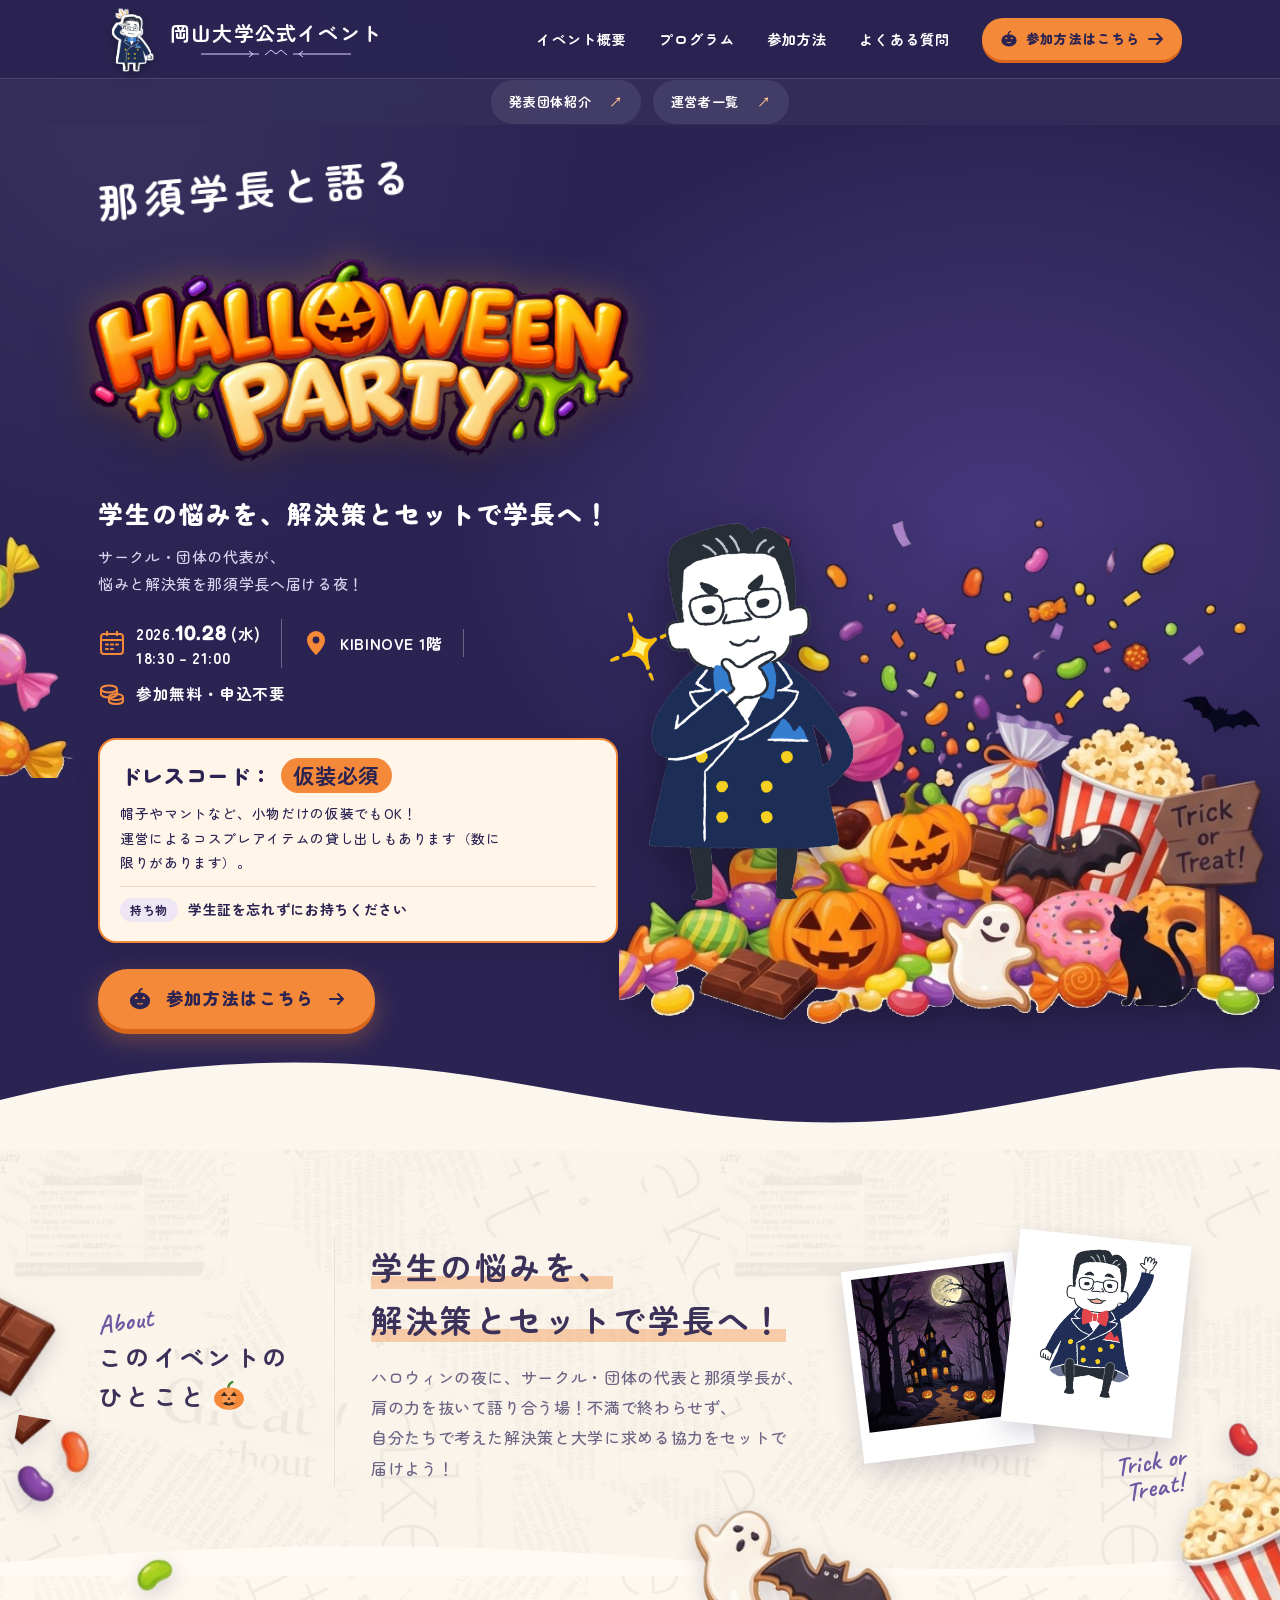
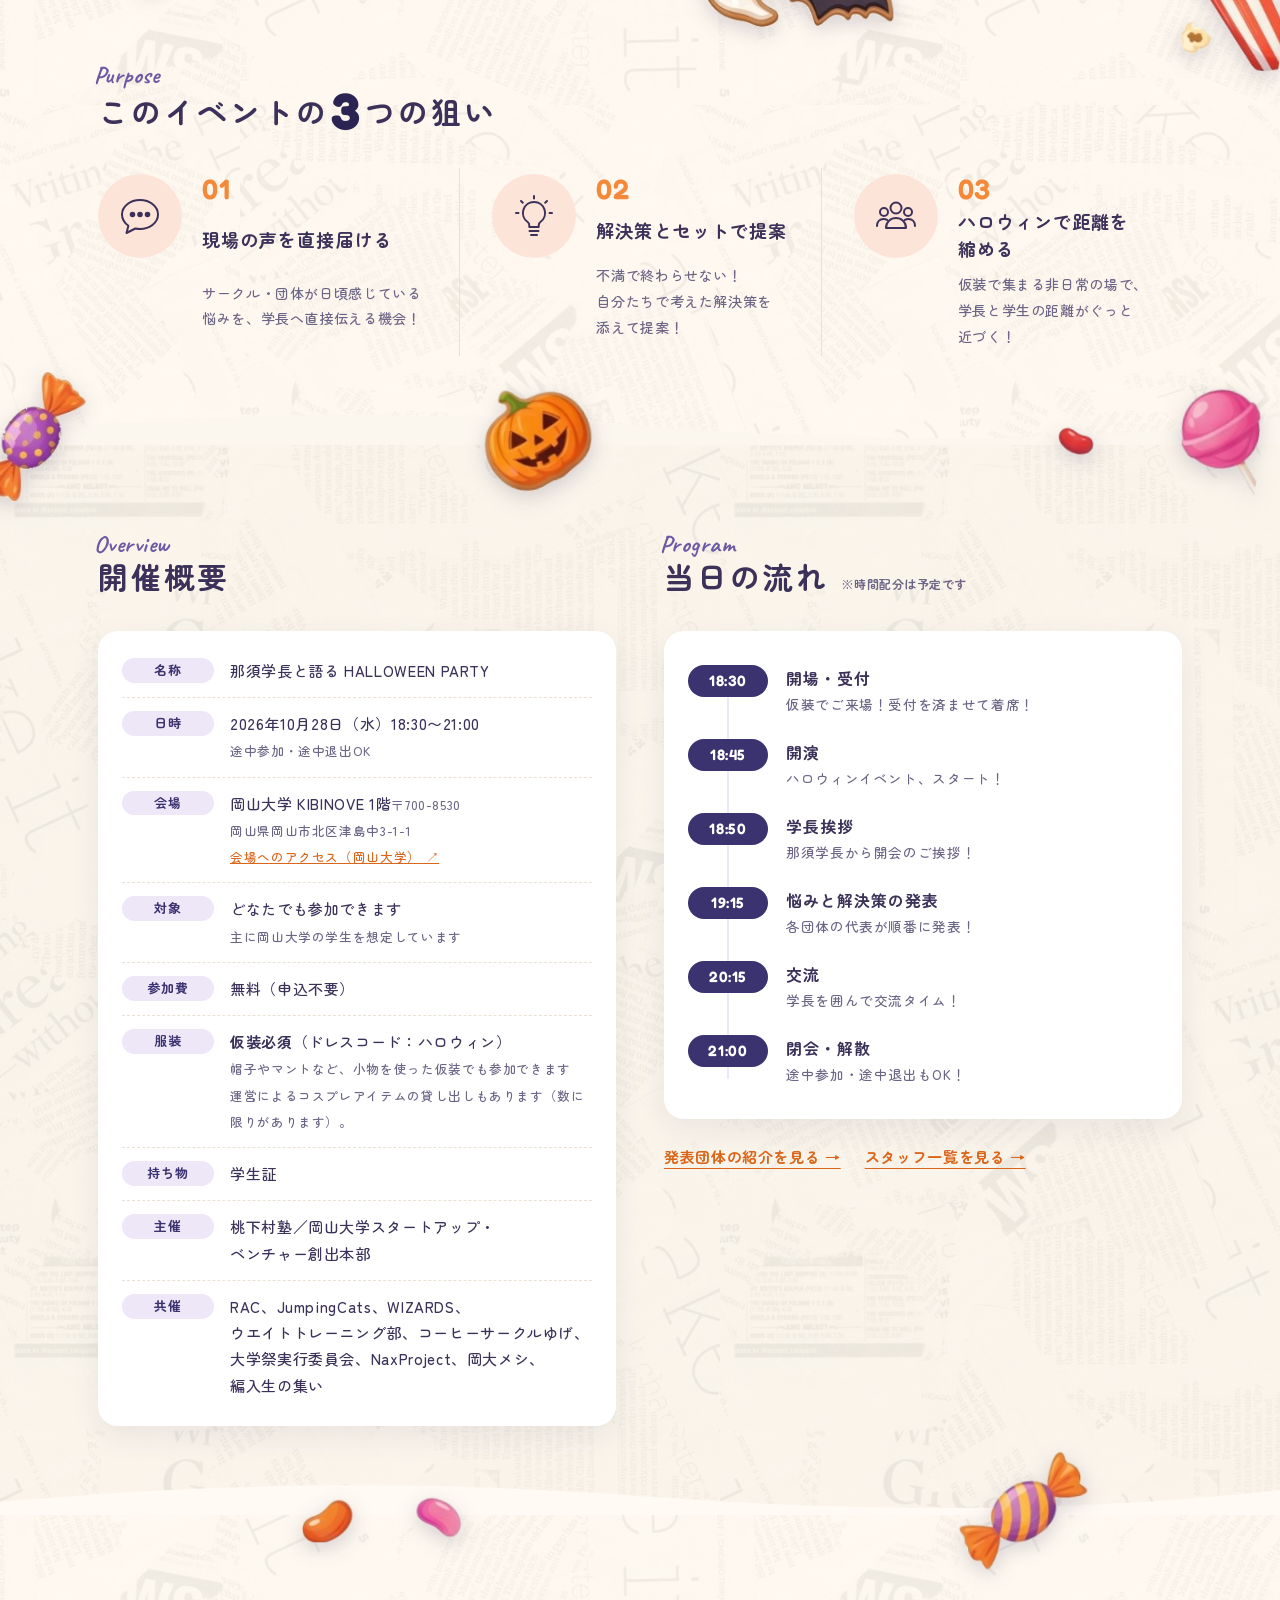
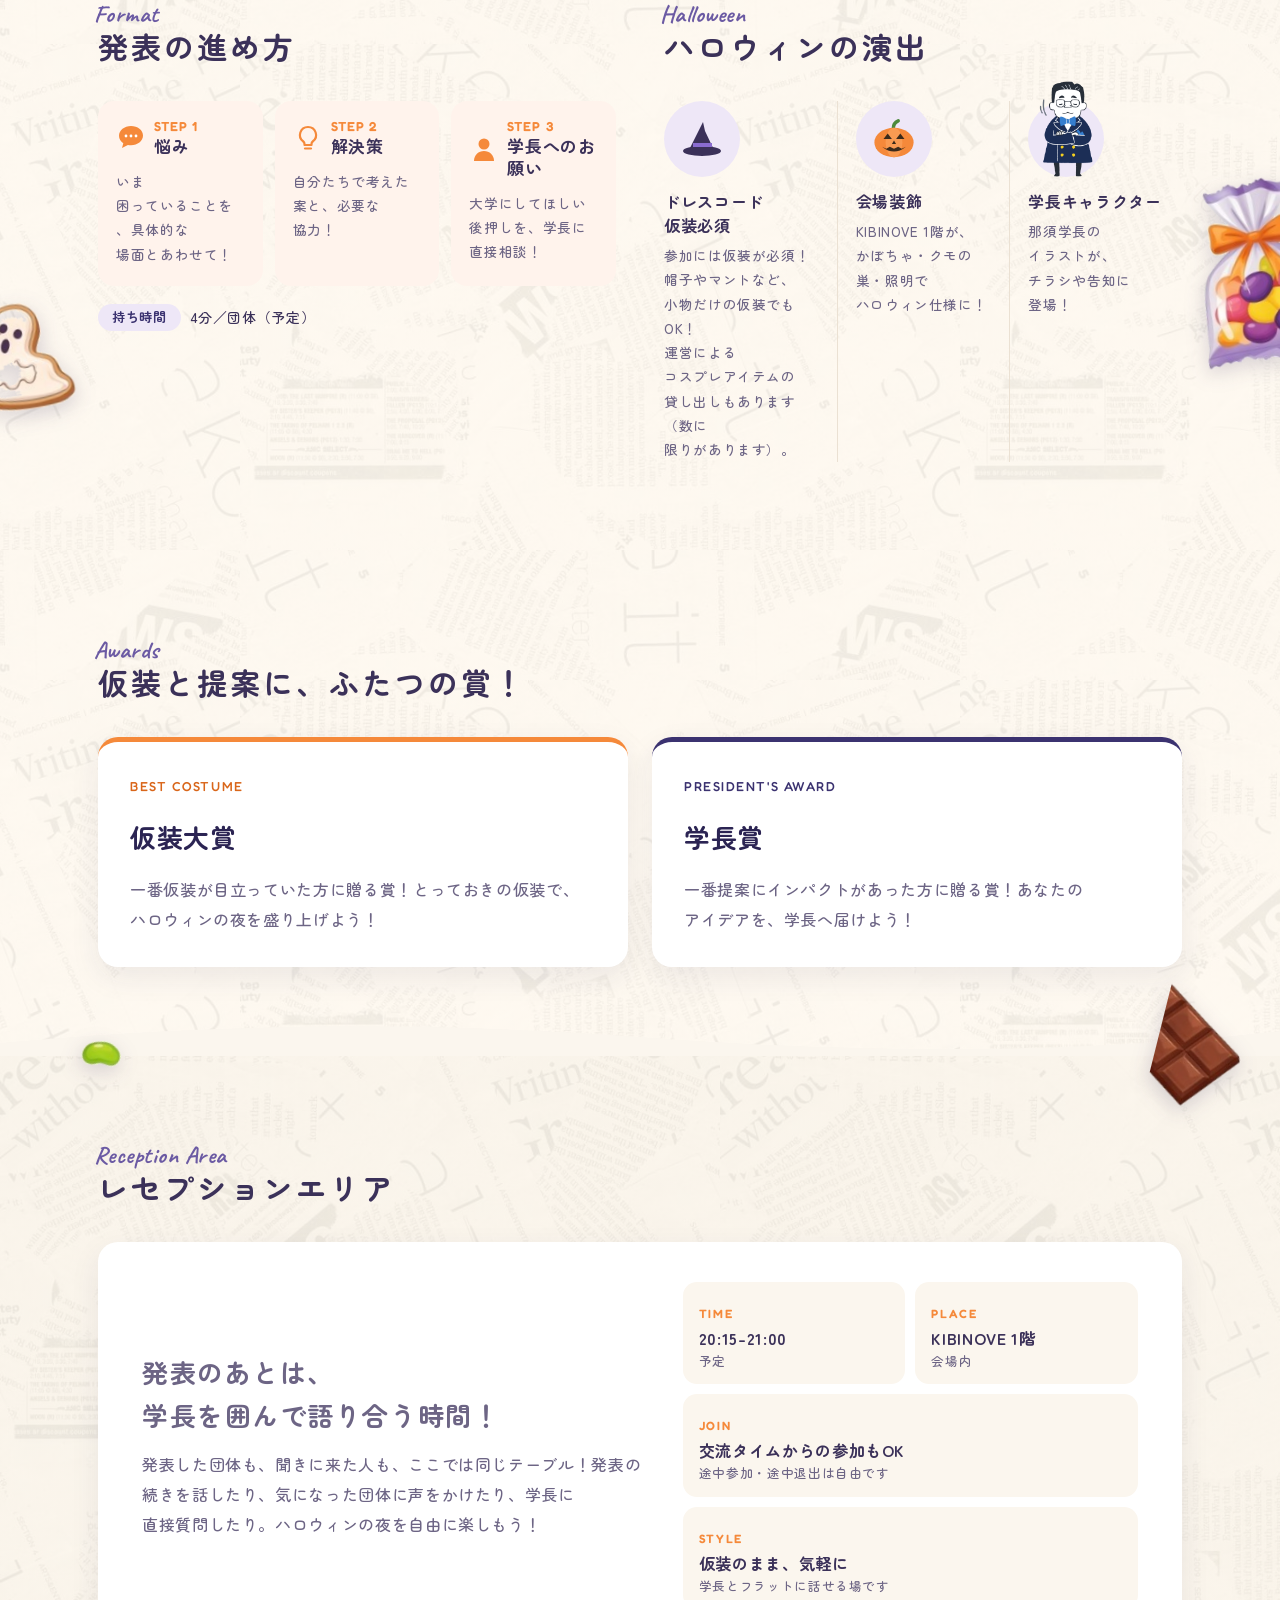
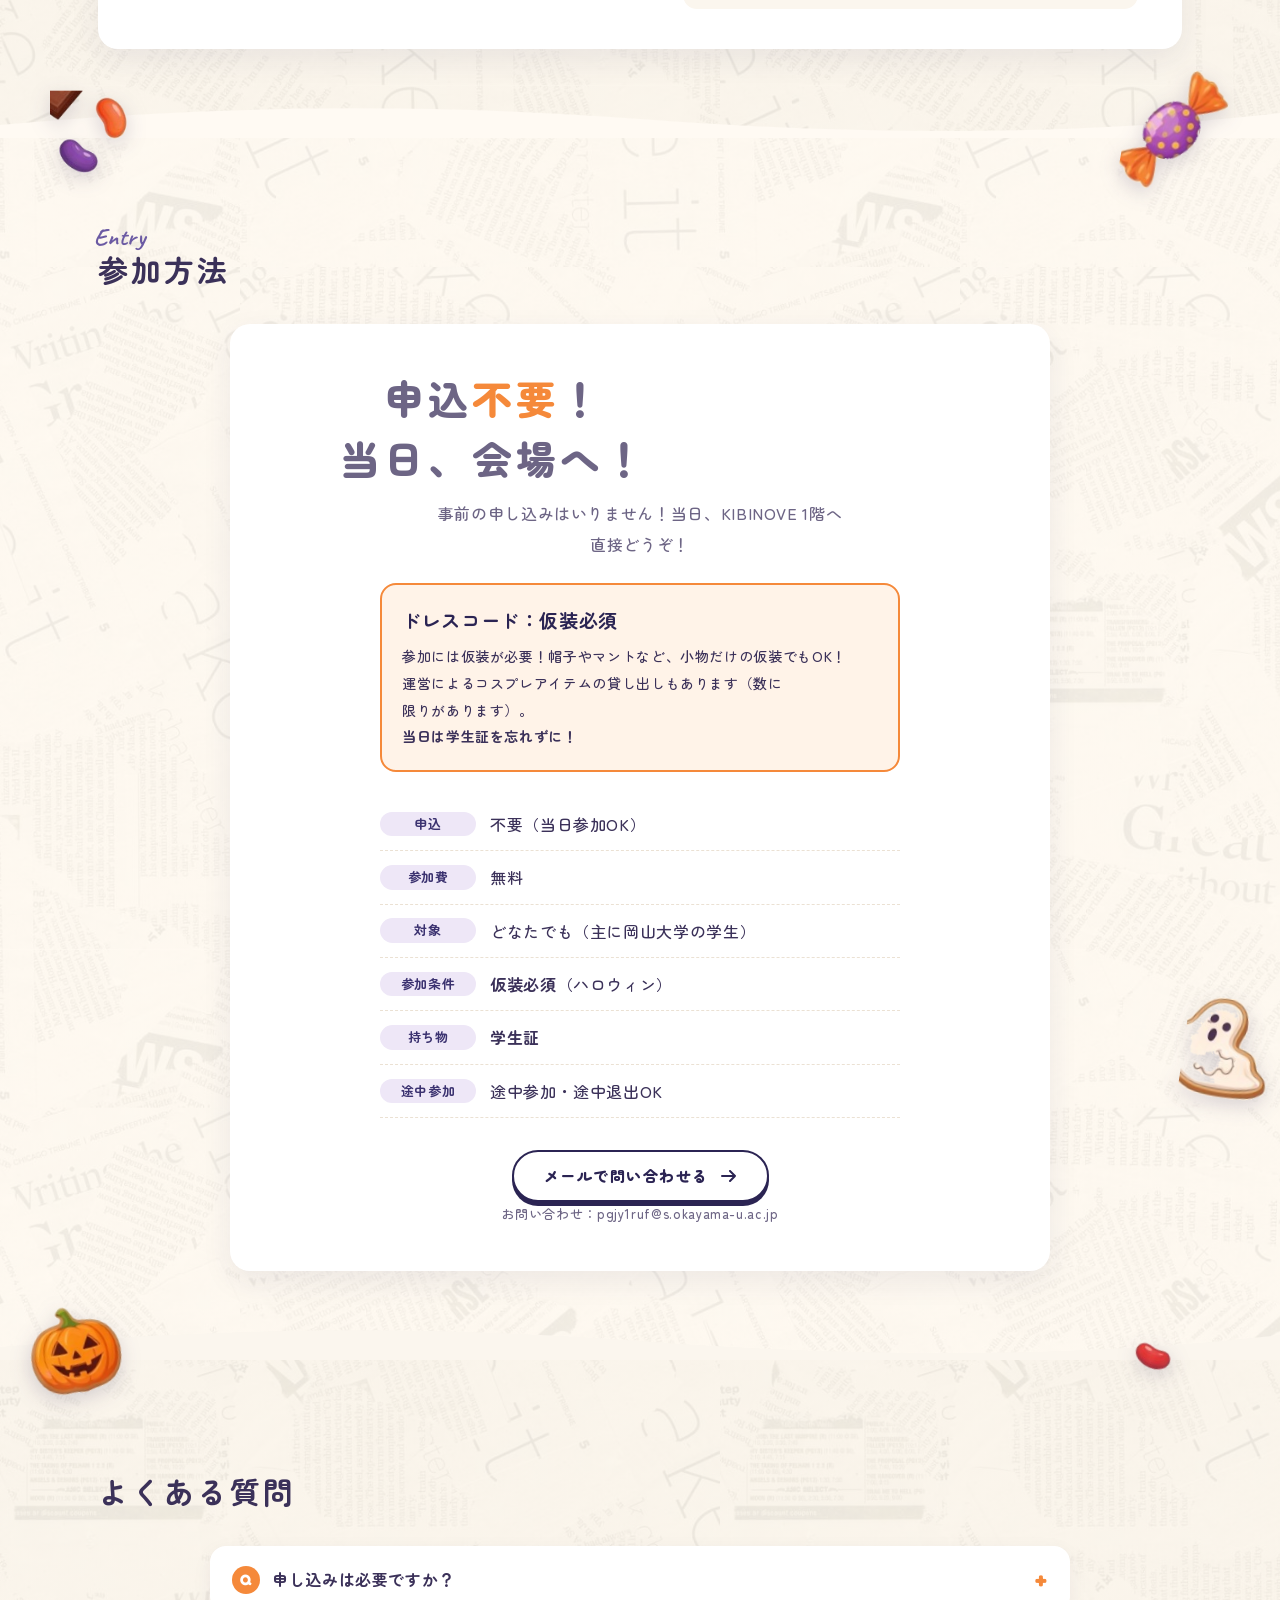
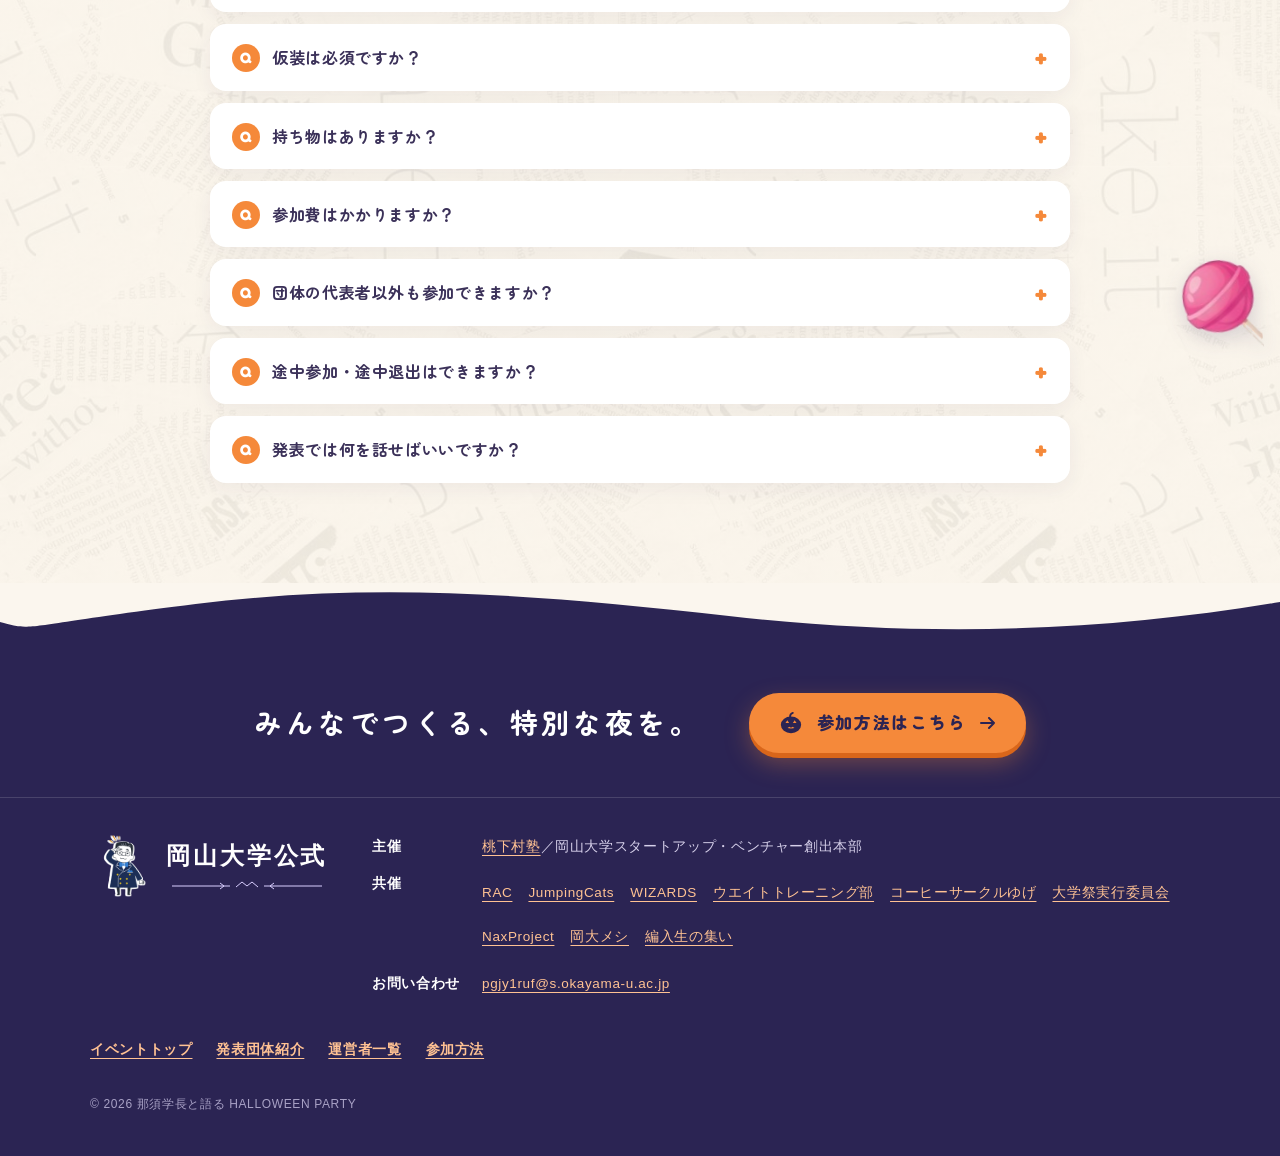
==== commit 60198a59: "Unify shared footer across all event pages" ====
--- a/index.html
+++ b/index.html
@@ -573,6 +573,7 @@
   @media(max-width:360px){.page-nav a{padding-left:12px;padding-right:12px}}
 </style>
 <noscript><style>.intro{display:none!important}.ch,.reveal,.box,.hero .fv,.hero .art-in{opacity:1!important;transform:none!important;animation:none!important}</style></noscript>
+<link rel="stylesheet" href="/assets/site-footer.css?v=1">
 </head>
 <body>
 
@@ -980,32 +981,21 @@
     <p class="reveal">みんなでつくる、特別な夜を。</p>
     <a class="btn reveal" href="#entry"><svg class="pk" aria-hidden="true" style="color:#2b2453"><use href="#i-pk"/></svg>参加方法はこちら<svg class="arr" aria-hidden="true"><use href="#i-arr"/></svg></a>
   </div>
-  <footer>
-    <div class="wrap">
-      <a class="logo" href="#top" aria-label="岡山大学公式 トップへ">
-        <img class="logo-fig" src="images/president-salute.png" alt="" width="1280" height="1280" loading="lazy" decoding="async">
-        <span class="logo-text">
-          <b>岡山大学公式</b>
-          <svg viewBox="0 0 150 10" aria-hidden="true" fill="none" stroke="#d9cfff" stroke-width="1">
-            <path d="M0 6H58M92 6H150"/><path d="M48 3l4 3-4 3M102 3l-4 3 4 3"/><path d="M64 7l6-5 5 4 5-4 6 5"/>
-          </svg>
-        </span>
-      </a>
-      <dl>
-        <dt>主催</dt>
-        <dd>桃下村塾／岡山大学スタートアップ・ベンチャー創出本部</dd>
-        <dt>共催</dt>
-        <dd class="partner-links"><a href="/groups/#rac">RAC</a>、<a href="/groups/#jumpingcats">JumpingCats</a>、<a href="/groups/#wizards">WIZARDS</a>、<a href="/groups/#weight-training">ウエイトトレーニング部</a>、<a href="/groups/#yuge">コーヒーサークルゆげ</a>、<a href="/groups/#university-festival">大学祭実行委員会</a>、<a href="/groups/#naxproject">NaxProject</a>、<a href="/groups/#okadai-meshi">岡大メシ</a>、<a href="/groups/#transfer-students">編入生の集い</a></dd>
-        <dt>お問い合わせ</dt>
-        <dd><a href="mailto:pgjy1ruf@s.okayama-u.ac.jp">pgjy1ruf@s.okayama-u.ac.jp</a></dd>
-      </dl>
-      <nav class="people-links" aria-label="関連ページ">
-        <a href="groups/">発表団体紹介</a>
-        <a href="staff/">スタッフ一覧</a>
-      </nav>
-      <small>&copy; 2026 那須学長と語る HALLOWEEN PARTY</small>
-    </div>
-  </footer>
+  <footer class="site-footer" id="site-footer">
+  <div class="site-footer-inner">
+    <a class="site-footer-brand" href="/" aria-label="岡山大学公式イベント トップへ">
+      <img class="site-footer-figure" src="/images/president-salute.png" alt="" width="1280" height="1280" loading="lazy" decoding="async">
+      <span class="site-footer-brand-text"><b>岡山大学公式</b><svg viewBox="0 0 150 10" aria-hidden="true" fill="none" stroke="#d9cfff" stroke-width="1"><path d="M0 6H58M92 6H150"/><path d="M48 3l4 3-4 3M102 3l-4 3 4 3"/><path d="M64 7l6-5 5 4 5-4 6 5"/></svg></span>
+    </a>
+    <dl>
+      <dt>主催</dt><dd><a href="/groups/#toukasonjuku">桃下村塾</a>／岡山大学スタートアップ・ベンチャー創出本部</dd>
+      <dt>共催</dt><dd class="partner-links"><a href="/groups/#rac">RAC</a><a href="/groups/#jumpingcats">JumpingCats</a><a href="/groups/#wizards">WIZARDS</a><a href="/groups/#weight-training">ウエイトトレーニング部</a><a href="/groups/#yuge">コーヒーサークルゆげ</a><a href="/groups/#university-festival">大学祭実行委員会</a><a href="/groups/#naxproject">NaxProject</a><a href="/groups/#okadai-meshi">岡大メシ</a><a href="/groups/#transfer-students">編入生の集い</a></dd>
+      <dt>お問い合わせ</dt><dd><a href="mailto:pgjy1ruf@s.okayama-u.ac.jp">pgjy1ruf@s.okayama-u.ac.jp</a></dd>
+    </dl>
+    <nav class="site-footer-nav" aria-label="関連ページ"><a href="/">イベントトップ</a><a href="/groups/">発表団体紹介</a><a href="/staff/">運営者一覧</a><a href="/#entry">参加方法</a></nav>
+    <small class="site-footer-copyright">&copy; 2026 那須学長と語る HALLOWEEN PARTY</small>
+  </div>
+</footer>
 </div>
 
 <div class="sticky-cta" id="sticky-cta">
--- a/assets/site-footer.css
+++ b/assets/site-footer.css
@@ -0,0 +1,21 @@
+/* Shared footer for the event, group and team pages. */
+.site-footer{position:relative;z-index:2;background:#2b2453;color:#d6d0ea;border-top:1px solid #ffffff24;padding:36px 0 110px;font:500 13.5px/1.9 'Yu Gothic','Hiragino Kaku Gothic ProN',sans-serif;overflow-wrap:anywhere}
+.site-footer .site-footer-inner{box-sizing:border-box;max-width:1180px;margin:0 auto;padding:0 40px;display:grid;gap:22px}
+.site-footer .site-footer-brand{display:inline-flex;align-items:center;justify-self:start;gap:14px;color:#fff;text-decoration:none;margin:0}
+.site-footer .site-footer-figure{display:block;flex:none;width:auto;height:52px;max-width:100%;margin:0;filter:drop-shadow(1.5px 0 0 #fff) drop-shadow(-1.5px 0 0 #fff) drop-shadow(0 1.5px 0 #fff)}
+.site-footer .site-footer-brand-text{display:flex;flex-direction:column;align-items:center;gap:7px}
+.site-footer .site-footer-brand b{font-size:20px;font-weight:900;letter-spacing:.12em;line-height:1.4}
+.site-footer .site-footer-brand svg{display:block;width:150px;height:10px}
+.site-footer dl{display:grid;grid-template-columns:1fr;gap:4px 20px;margin:0}
+.site-footer dt{font-weight:700;color:#fff}
+.site-footer dd{min-width:0;margin:0 0 8px}
+.site-footer a{color:#ffc293;text-underline-offset:4px;margin:0}
+.site-footer a:focus-visible{outline:3px solid #f5893a;outline-offset:4px}
+.site-footer .partner-links{display:flex;flex-wrap:wrap;align-items:center;gap:0 16px}
+.site-footer .partner-links a{display:inline-flex;align-items:center;min-height:44px}
+.site-footer .site-footer-nav{display:flex;flex-wrap:wrap;gap:4px 24px;margin:0}
+.site-footer .site-footer-nav a{display:inline-flex;align-items:center;min-height:44px;font-size:14px;font-weight:700}
+.site-footer .site-footer-copyright{display:block;grid-column:1/-1;color:#a9a2c6;font-size:12px}
+@media(min-width:700px){.site-footer dl{grid-template-columns:90px 1fr}}
+@media(min-width:960px){.site-footer{padding-bottom:40px}.site-footer .site-footer-inner{grid-template-columns:260px minmax(0,1fr);align-items:start}.site-footer .site-footer-figure{height:62px}.site-footer .site-footer-brand b{font-size:24px}.site-footer .site-footer-nav{grid-column:1/-1}}
+@media(max-width:599px){.site-footer .site-footer-inner{padding-left:20px;padding-right:20px}.site-footer .site-footer-nav{gap:4px 20px}}
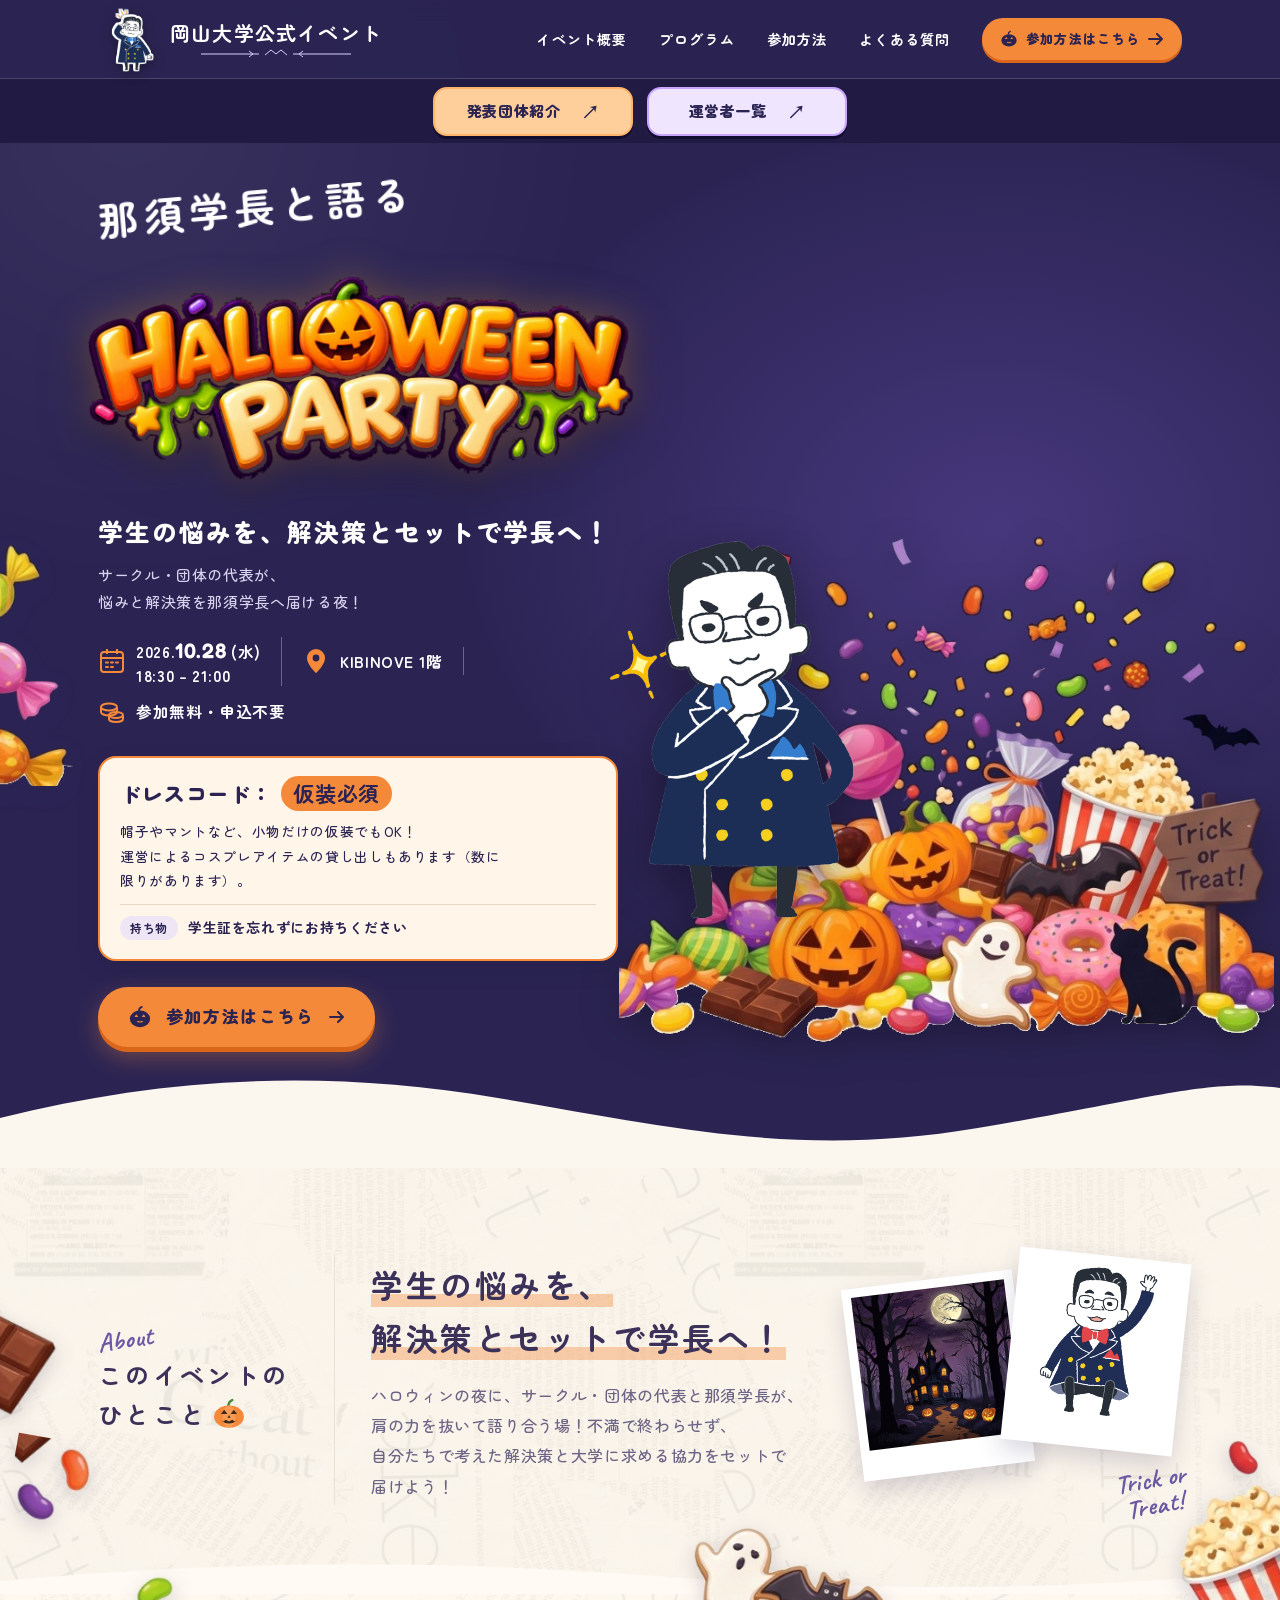
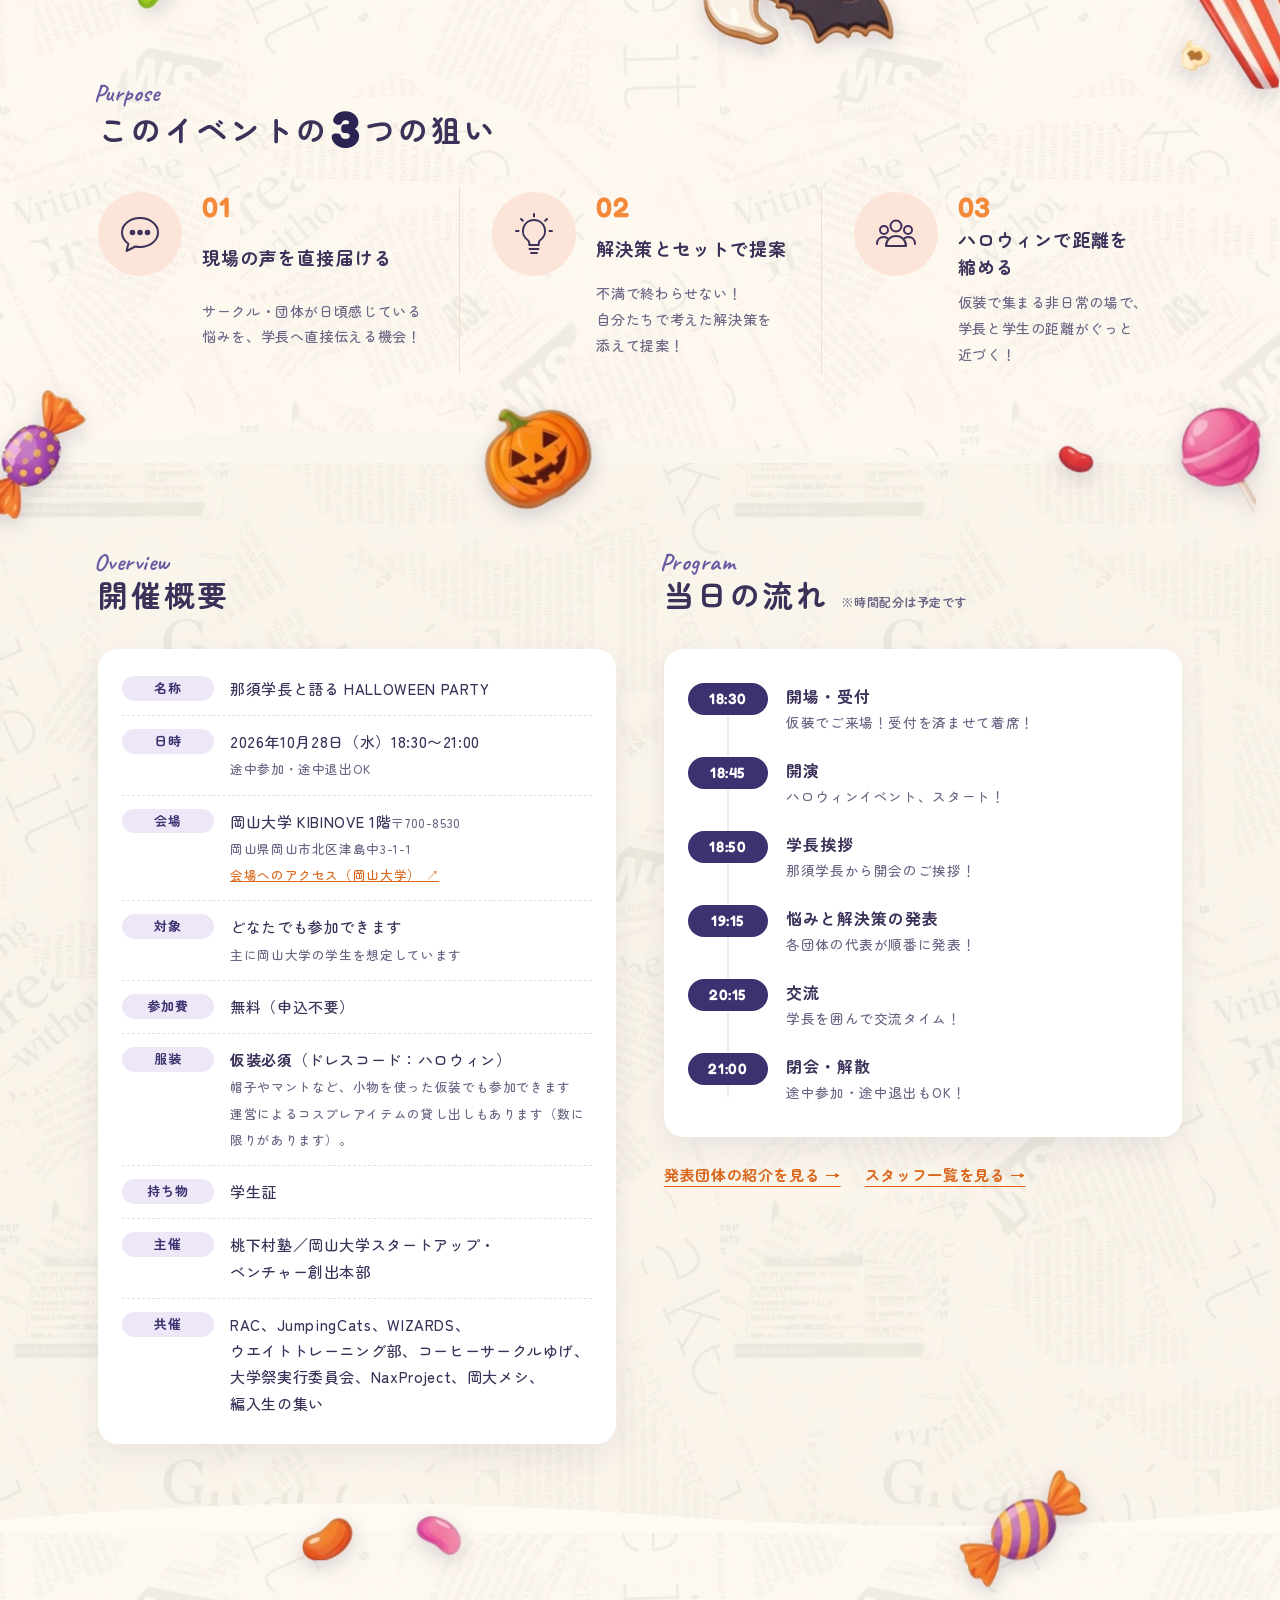
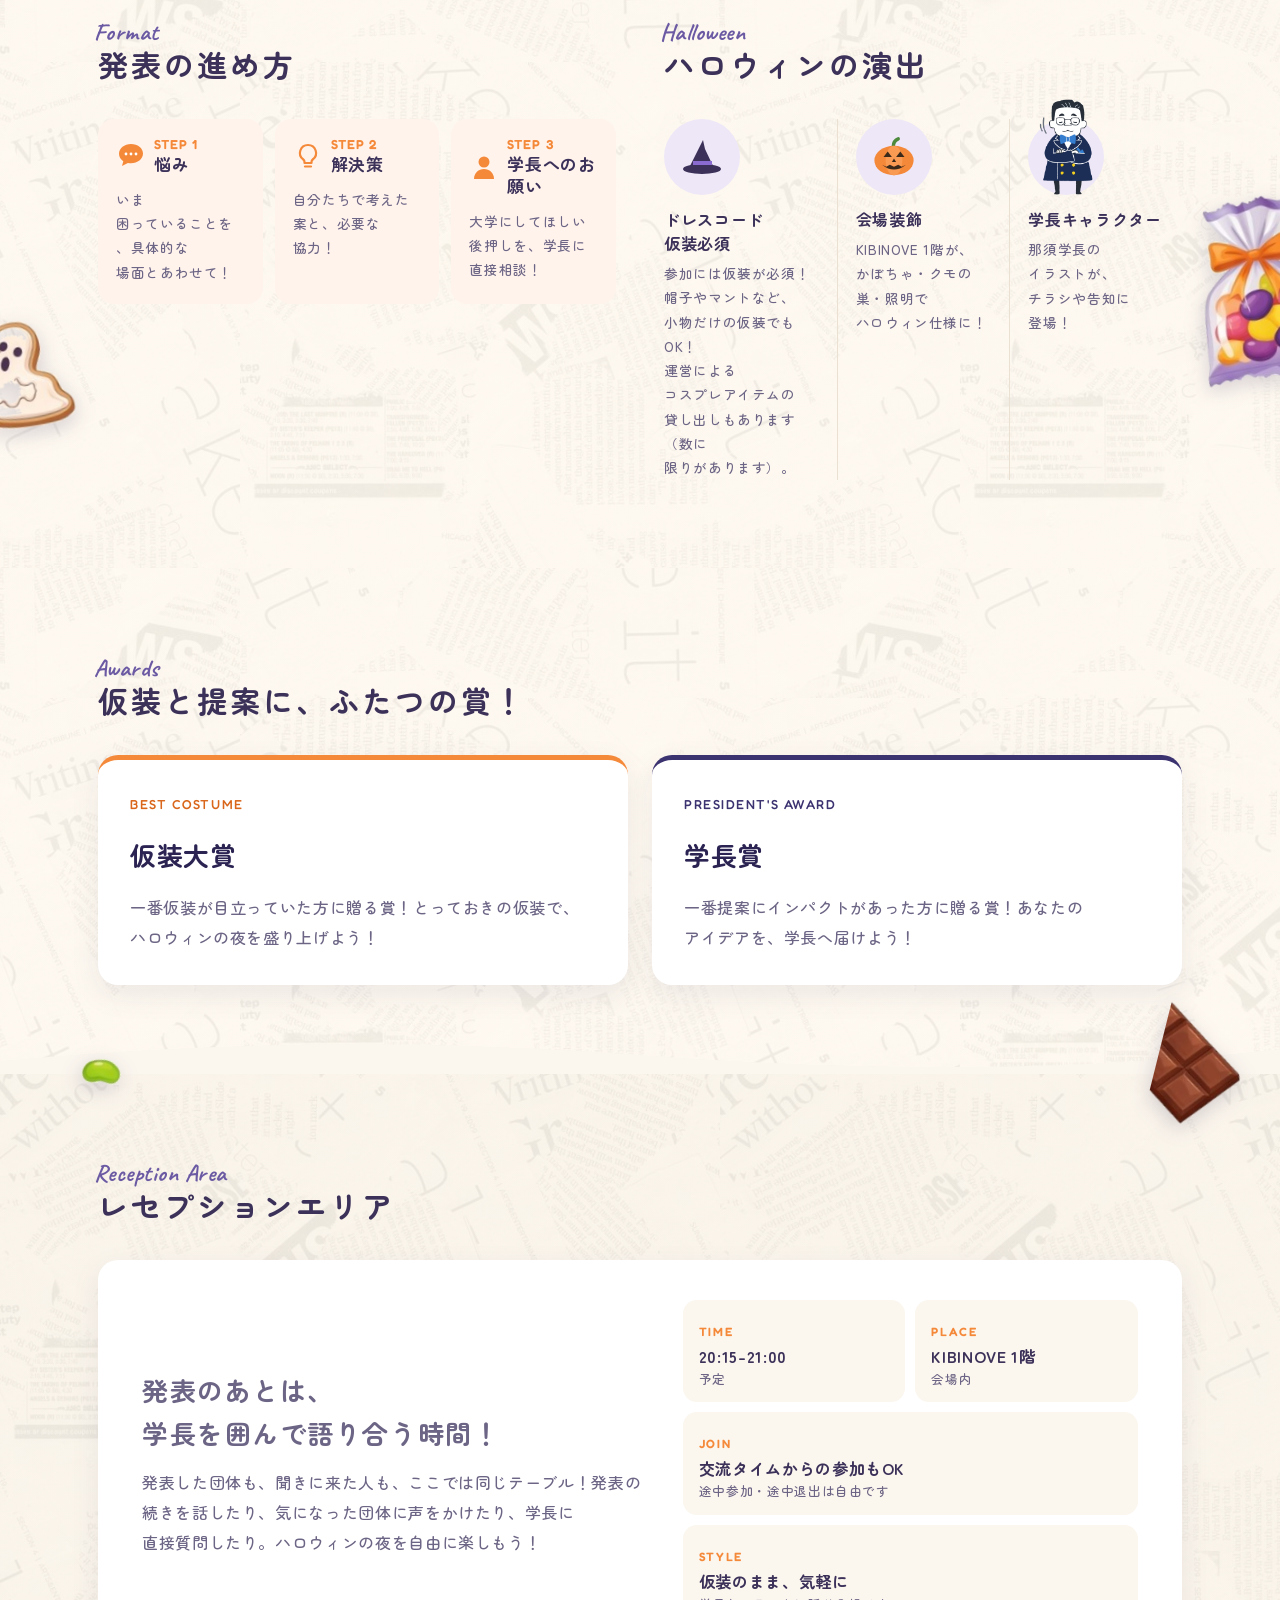
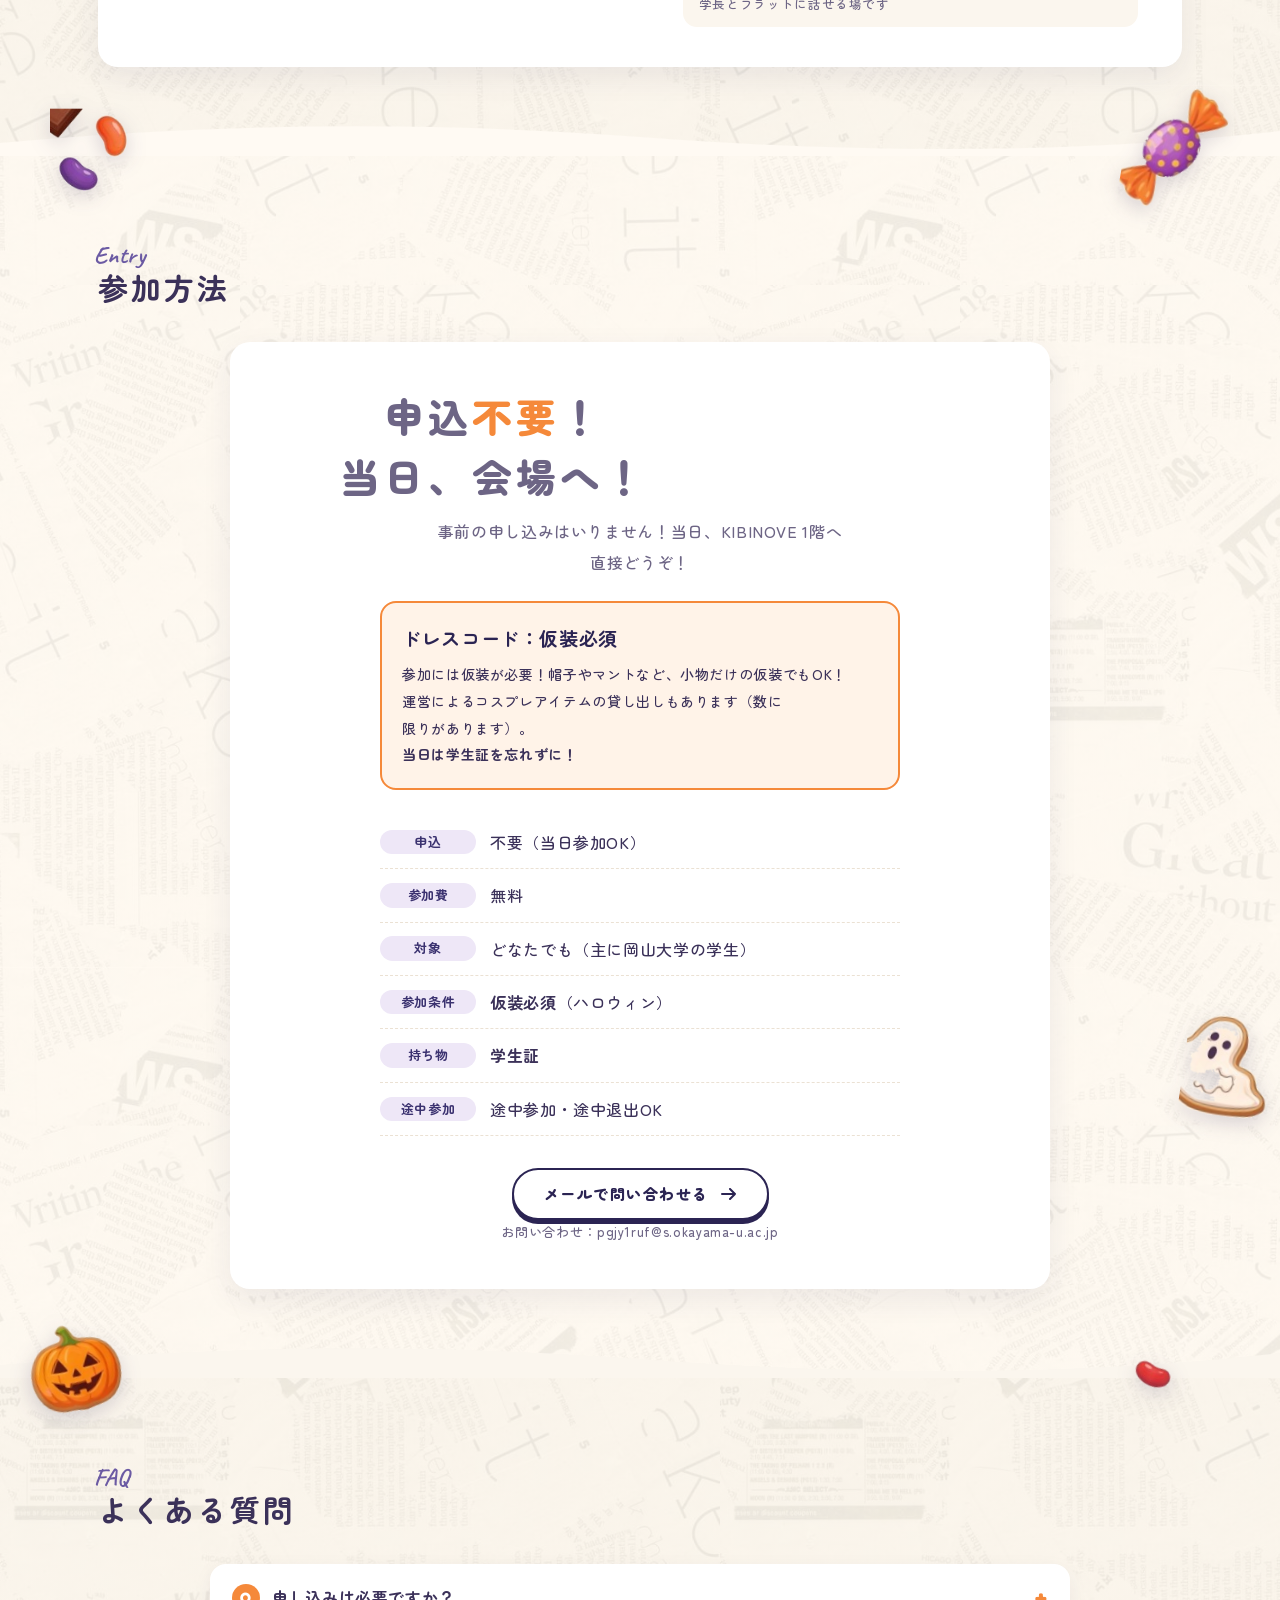
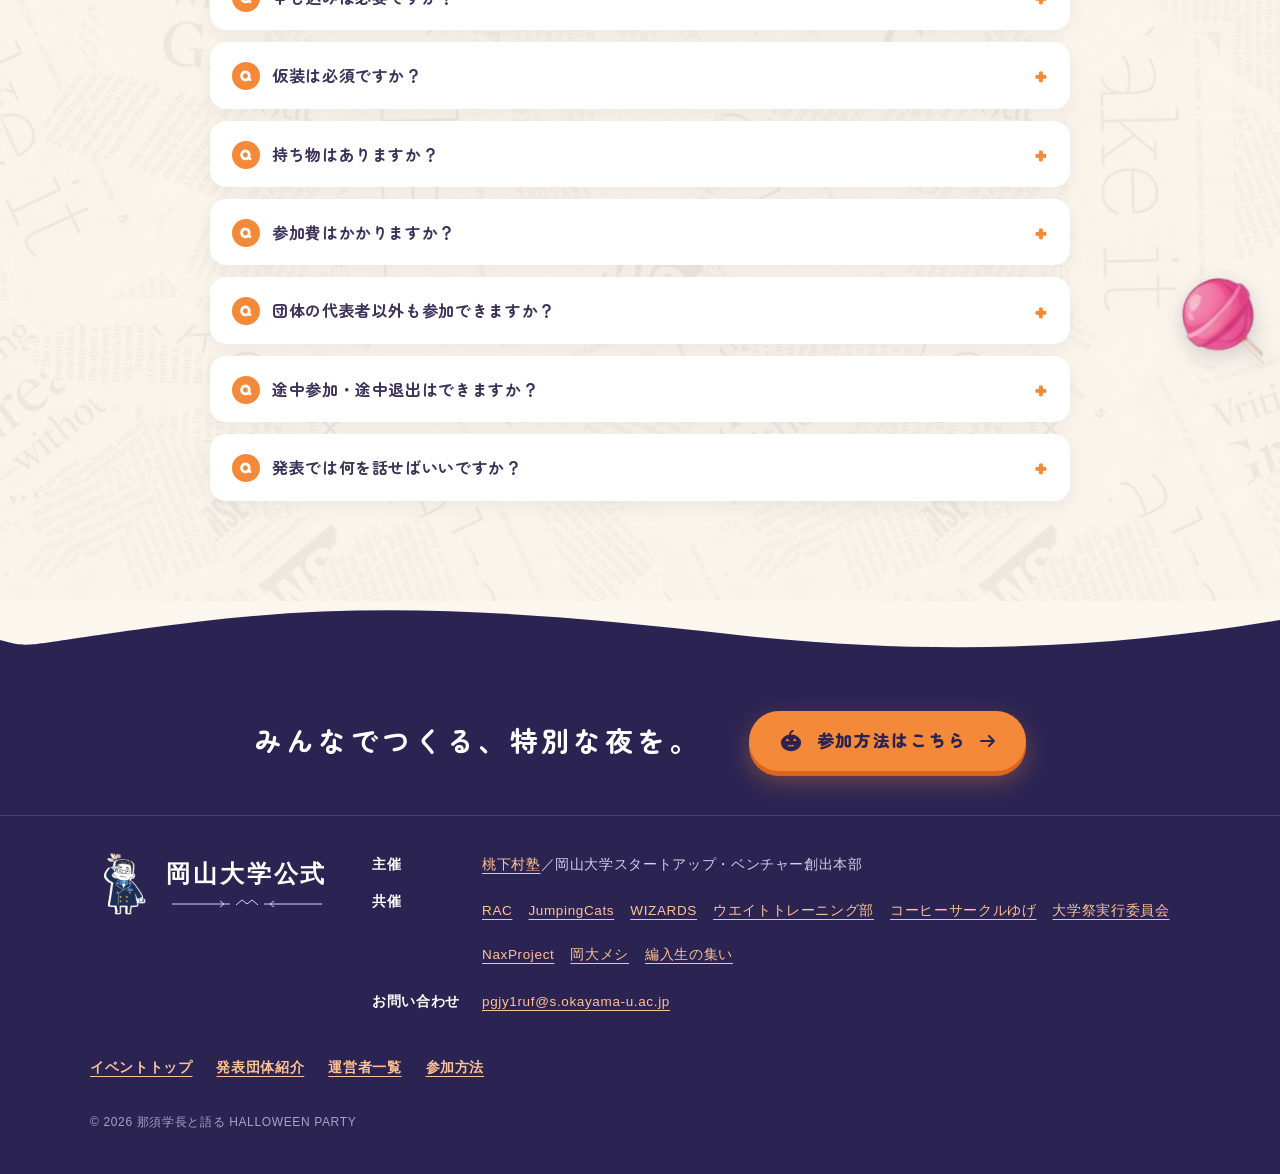
==== commit e9f0eb01: "Make group and team header links more prominent" ====
--- a/index.html
+++ b/index.html
@@ -87,7 +87,7 @@
     --wrap: 1180px;
   }
   * { box-sizing: border-box; }
-  html { scroll-behavior: smooth; scroll-padding-top: 124px; }
+  html { scroll-behavior: smooth; scroll-padding-top: 144px; }
   body {
     margin: 0;
     /* 英字新聞をうっすら（上に重ねたクリーム色で透け具合を調整） */
@@ -205,13 +205,13 @@
   /* ---------- Hero ---------- */
   .hero {
     position: relative; z-index: 3; color: #fff;
-    padding-top: 114px;
+    padding-top: 132px;
     background:
       radial-gradient(ellipse 60% 50% at 78% 45%, rgba(120, 90, 200, .35), transparent 70%),
       radial-gradient(circle at 10% 10%, rgba(255, 255, 255, .06), transparent 30%),
       var(--navy);
   }
-  @media (min-width: 960px) { .hero { padding-top: 124px; } }
+  @media (min-width: 960px) { .hero { padding-top: 142px; } }
   .confetti { position: absolute; inset: 0; z-index: 1; pointer-events: none; overflow: hidden; }
   .confetti i {
     position: absolute; top: -30px; display: block; border-radius: 3px;
@@ -574,6 +574,7 @@
 </style>
 <noscript><style>.intro{display:none!important}.ch,.reveal,.box,.hero .fv,.hero .art-in{opacity:1!important;transform:none!important;animation:none!important}</style></noscript>
 <link rel="stylesheet" href="/assets/site-footer.css?v=1">
+<link rel="stylesheet" href="/assets/site-navigation.css?v=1">
 </head>
 <body>
 
--- a/assets/site-navigation.css
+++ b/assets/site-navigation.css
@@ -0,0 +1,13 @@
+/* Prominent page links shared by all three headers. */
+.page-nav,.section-nav{background:#211a43;border-top:1px solid #ffffff30}
+.header .page-nav .wrap{height:64px;min-height:64px;max-width:780px;justify-content:center;gap:14px;padding:8px 20px}
+.section-nav{min-height:64px;padding:8px 20px;gap:14px}
+.page-nav a,.section-nav a{box-sizing:border-box;display:inline-flex;align-items:center;justify-content:center;gap:20px;min-height:48px;min-width:200px;padding:9px 22px;border:2px solid #ffb46a;border-radius:14px;background:#ffcf9b;color:#2b2453;font-size:15px;font-weight:900;line-height:1.5;text-decoration:none;white-space:nowrap;box-shadow:0 3px 0 #110d2c;transition:background .18s,transform .18s,box-shadow .18s}
+.page-nav a:nth-child(2),.section-nav a:nth-child(2){background:#efe5ff;border-color:#c8a5ff}
+.page-nav a span,.section-nav a span,.section-nav a[aria-current="page"] span{color:#2b2453;font-size:18px}
+.page-nav a:hover,.section-nav a:hover{background:#ffe4c5;transform:translateY(-2px);box-shadow:0 5px 0 #110d2c}
+.page-nav a:nth-child(2):hover,.section-nav a:nth-child(2):hover{background:#fff4ff}
+.section-nav a[aria-current="page"]{color:#2b2453;text-decoration:underline;text-underline-offset:5px;box-shadow:0 0 0 3px #ffffff35,0 3px 0 #110d2c}
+.page-nav a:focus-visible,.section-nav a:focus-visible{outline:3px solid #fff;outline-offset:4px}
+@media(max-width:599px){.header .page-nav .wrap,.section-nav{gap:10px;padding-left:20px;padding-right:20px}.page-nav a,.section-nav a{flex:1;min-width:0;max-width:220px;gap:8px;padding:9px 10px;font-size:13px}}
+@media(prefers-reduced-motion:reduce){.page-nav a,.section-nav a{transition:none}.page-nav a:hover,.section-nav a:hover{transform:none}}
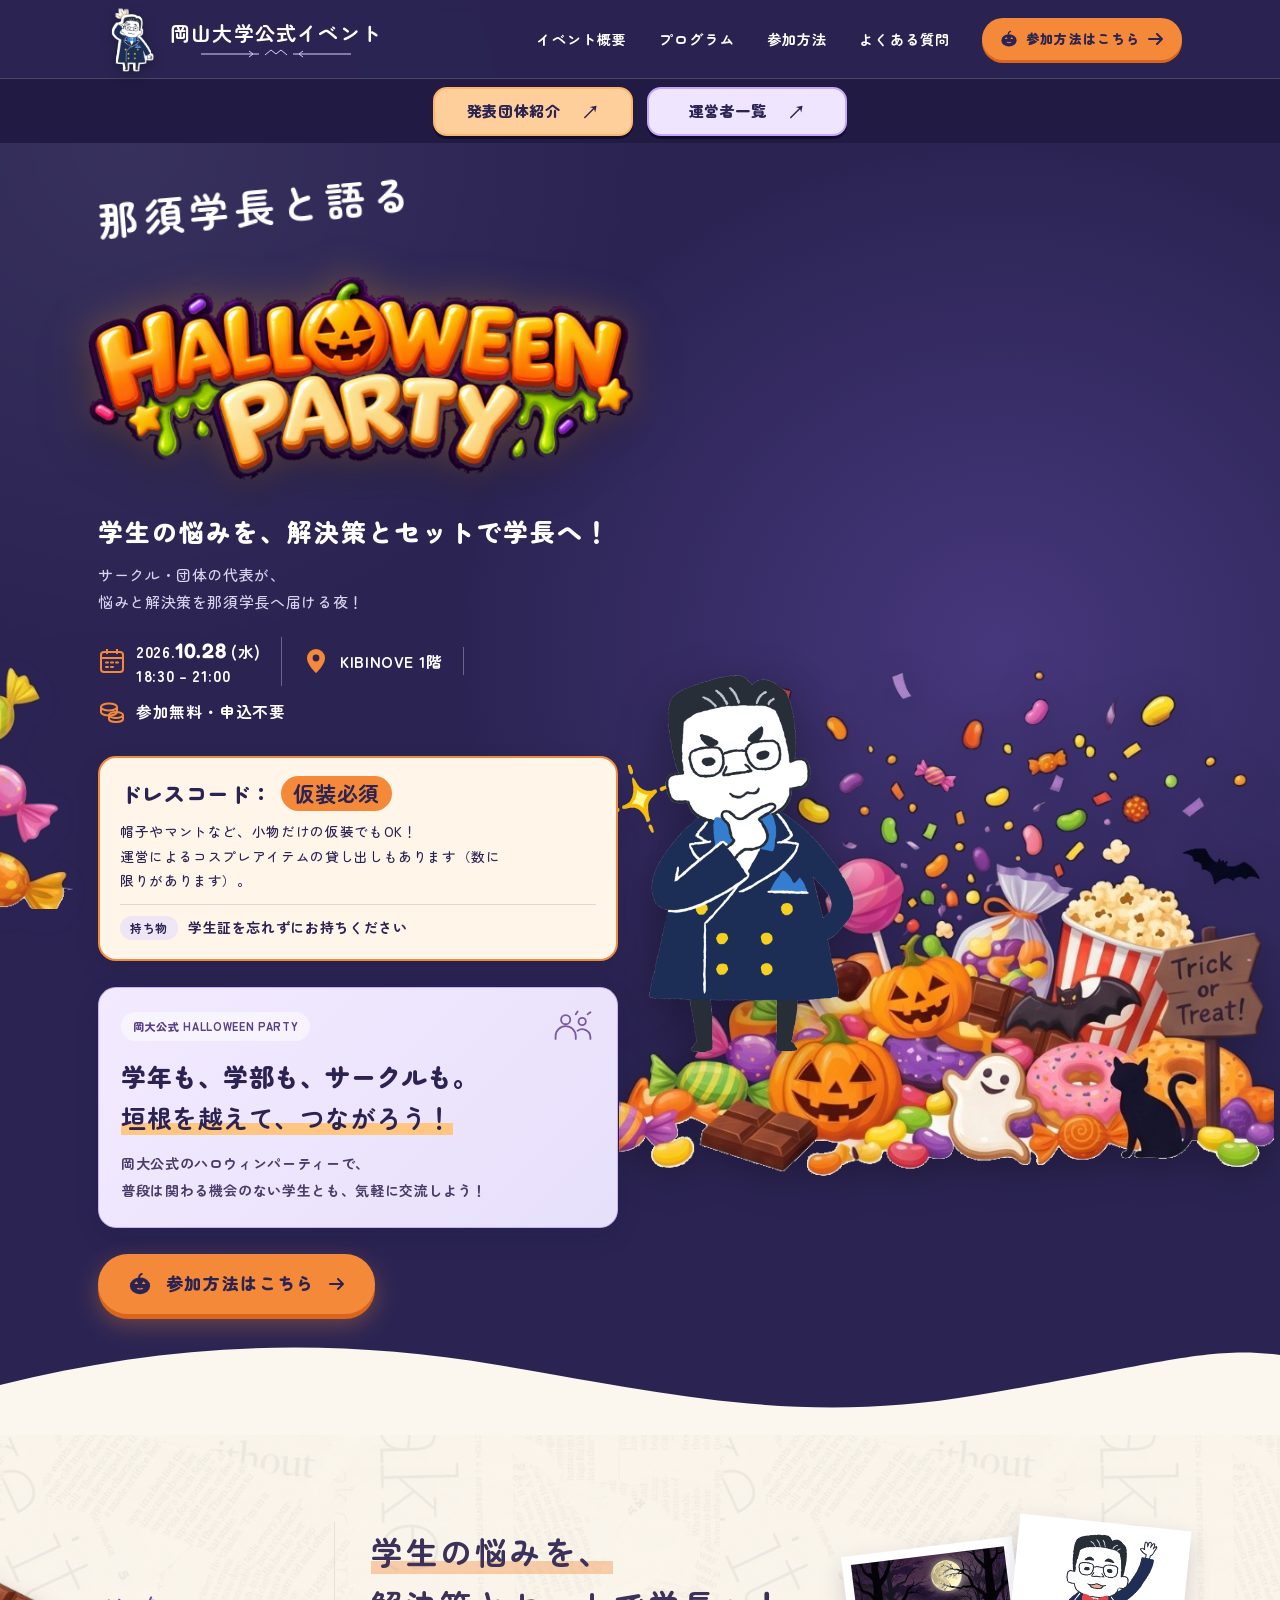
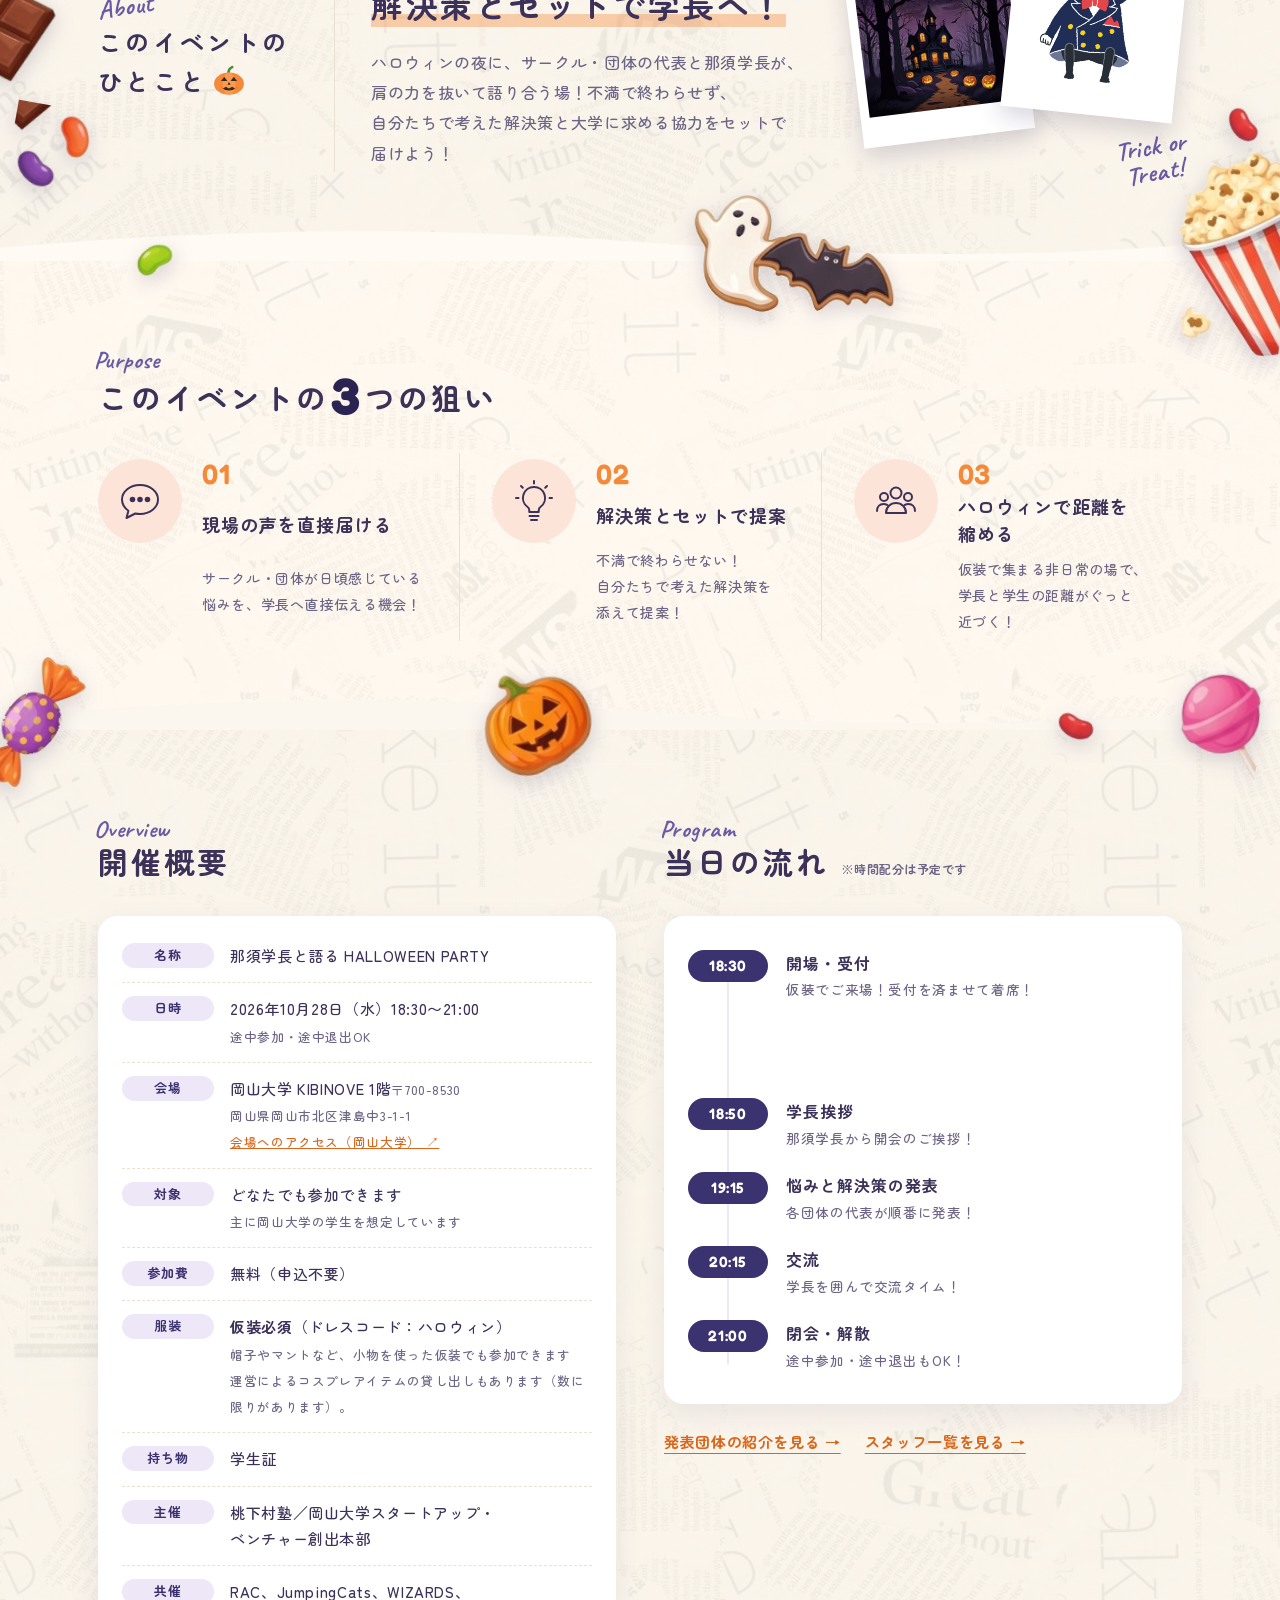
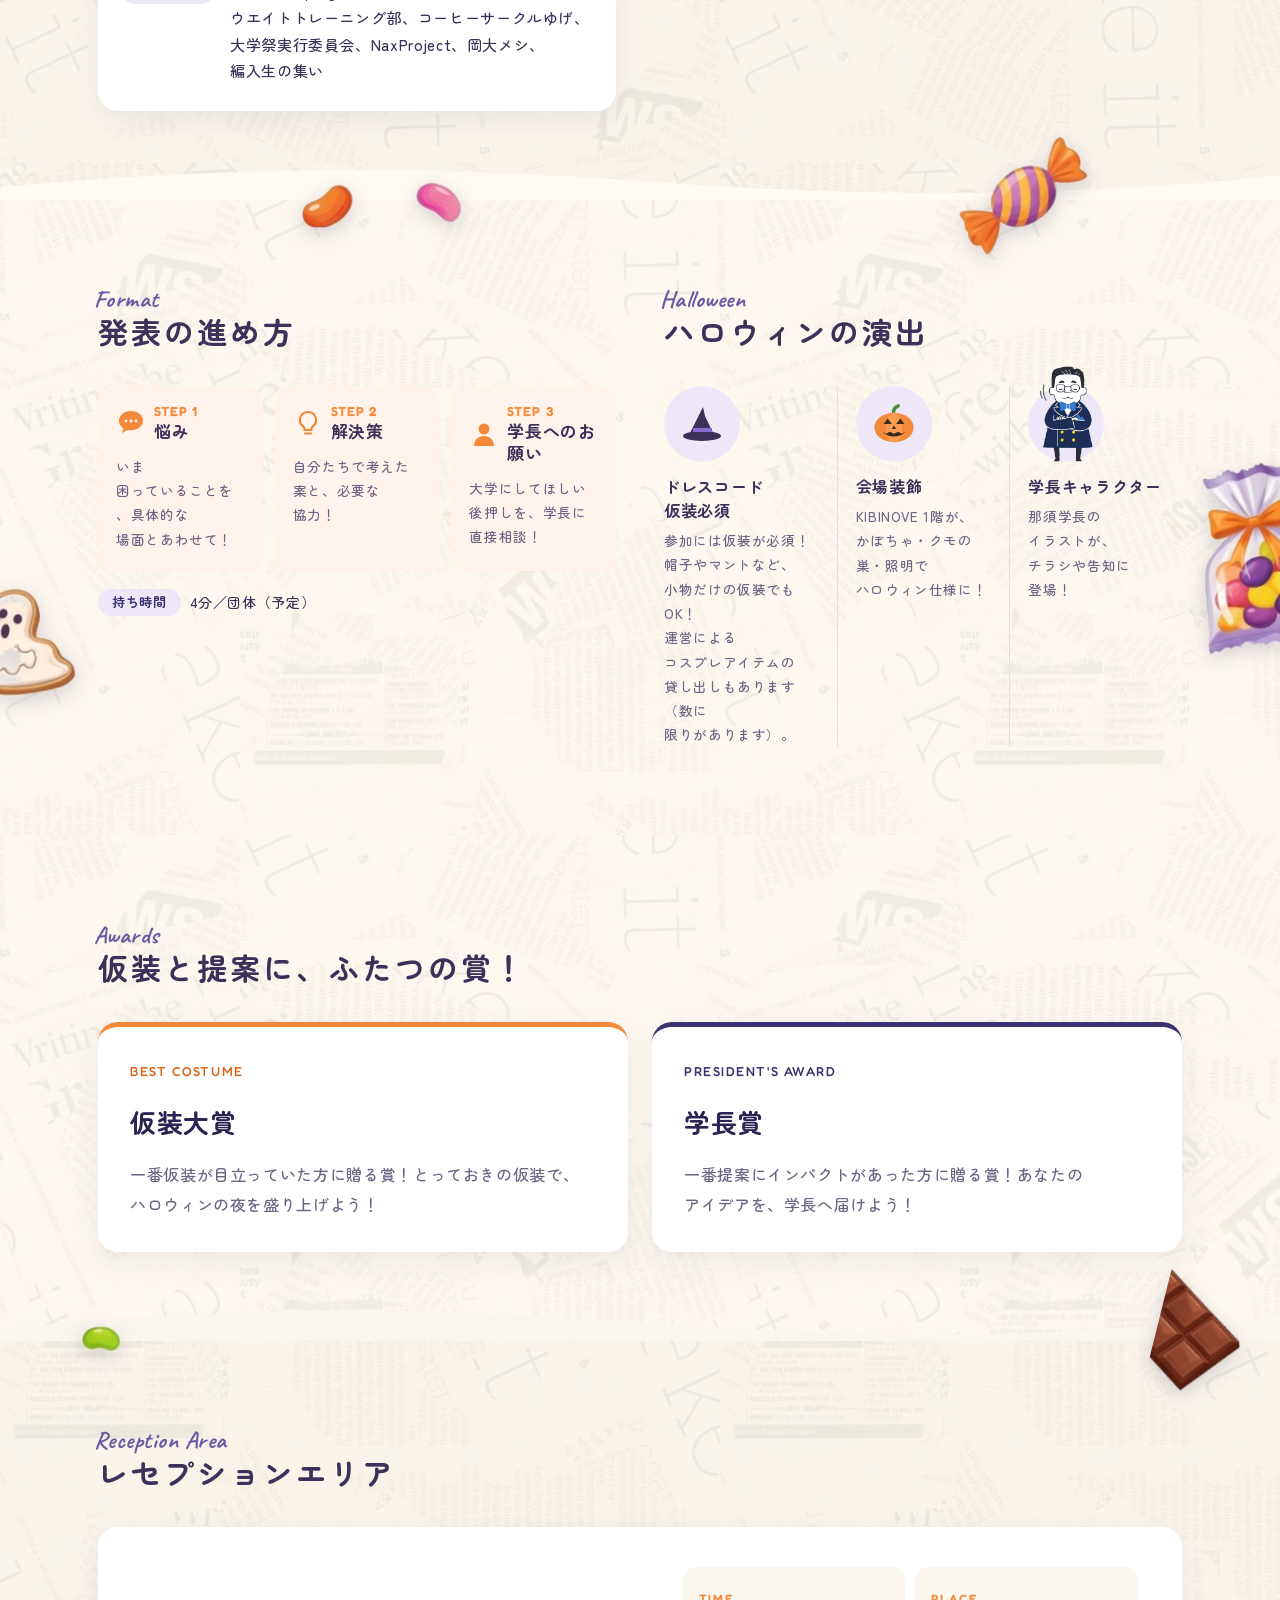
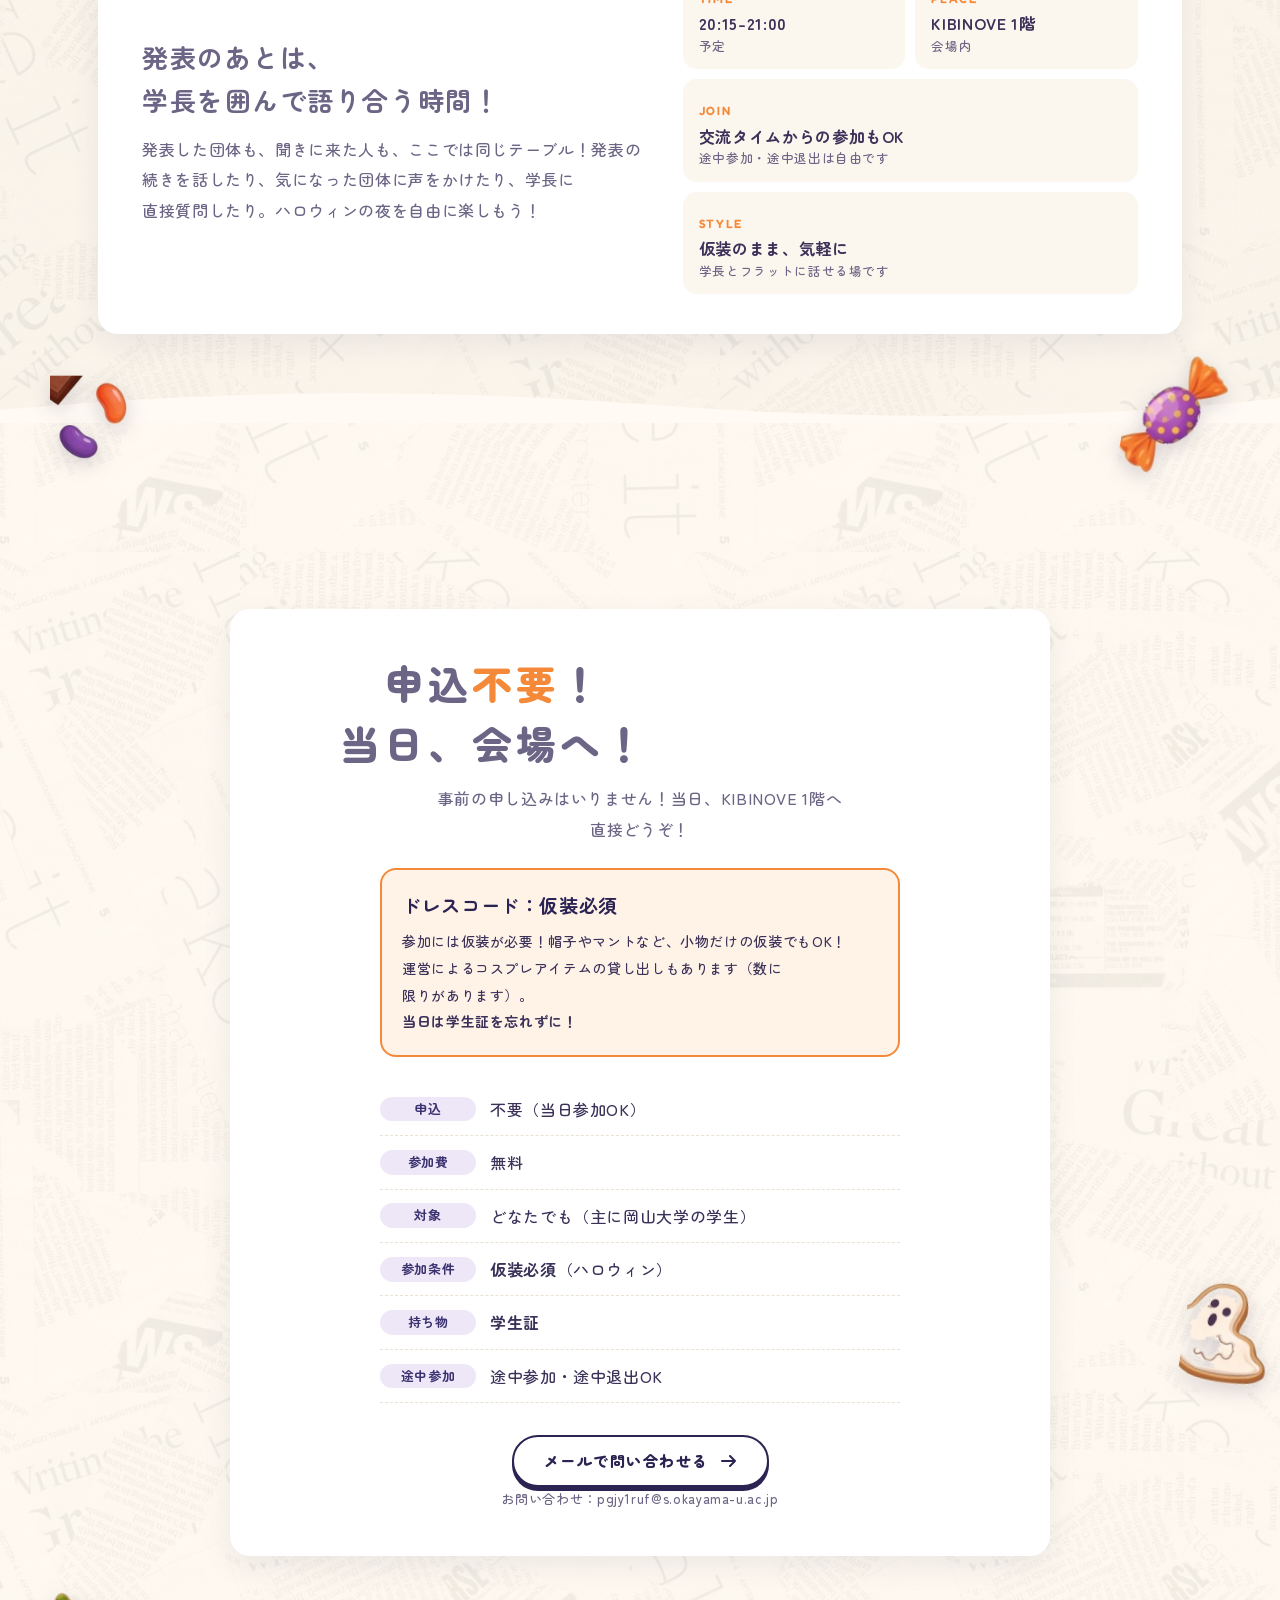
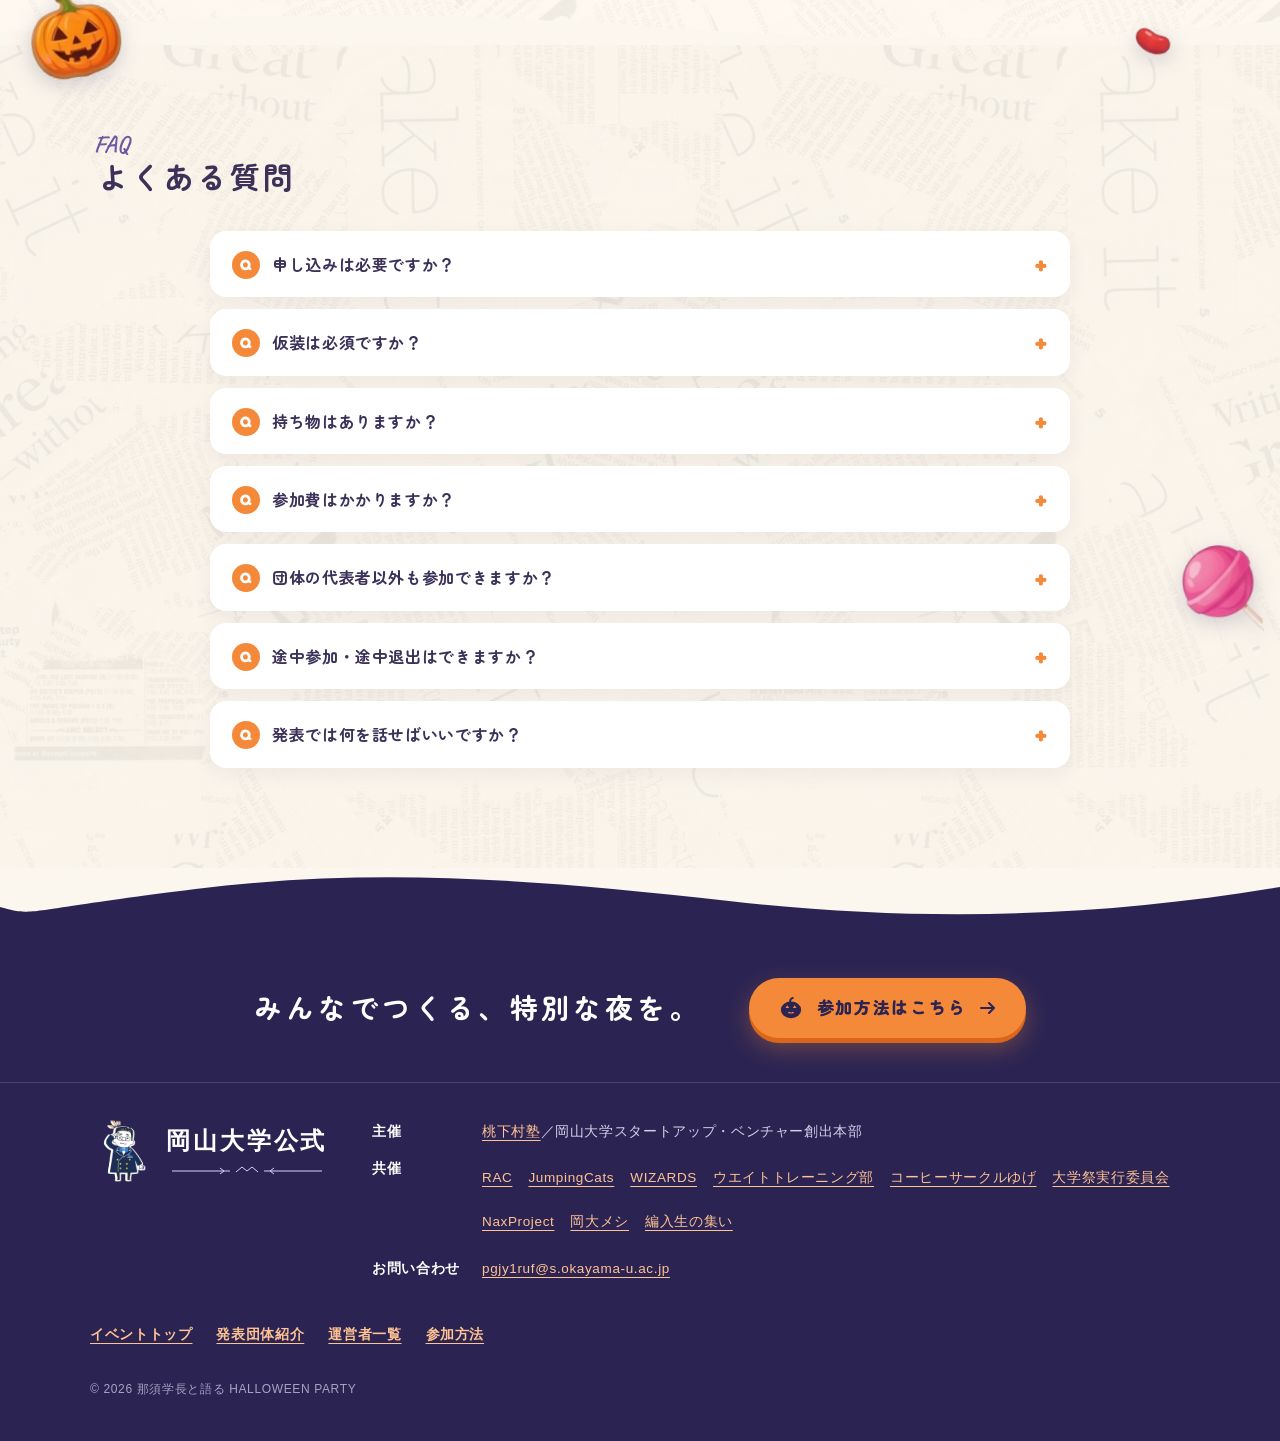
==== commit 8ce41e33: "Add prominent cross-campus social invitation below dress code" ====
--- a/index.html
+++ b/index.html
@@ -438,6 +438,14 @@
   .hero-requirements .bring-id { display: flex; flex-wrap: wrap; align-items: center; gap: 6px 10px; border-top: 1px solid #e9d7c3; margin-top: 12px; padding-top: 10px; font-size: 14px; font-weight: 700; }
   .bring-id span { background: #eee5f5; border-radius: 999px; padding: 1px 10px; font-size: 12px; }
   @media (max-width: 599px) { .hero-requirements { padding: 16px; } }
+  .hero-connect { position:relative; max-width:520px; margin:0 0 26px; padding:22px; border:1px solid #c8afff; border-radius:18px; background:linear-gradient(135deg,#f3eaff,#e7e0fb); color:var(--navy); box-shadow:0 8px 24px #110d2c24; }
+  .hero-connect-top { display:flex; align-items:center; justify-content:space-between; gap:12px; margin-bottom:12px; }
+  .hero-connect-label { display:inline-block; padding:4px 12px; border-radius:999px; background:#fff8; color:#5b4188; font-size:11px; font-weight:900; letter-spacing:.06em; }
+  .hero-connect-icon { flex:none; width:44px; height:34px; color:#7a58a4; }
+  .hero-connect h2 { margin:0 0 12px; font-size:clamp(19px,3.9vw,25px); font-weight:900; line-height:1.65; letter-spacing:.02em; }
+  .hero-connect h2 strong { background:linear-gradient(transparent 66%,#ffc682 66%); box-decoration-break:clone; -webkit-box-decoration-break:clone; }
+  .hero-connect p { margin:0; font-size:14px; font-weight:700; line-height:1.95; color:#4b3c69; }
+  @media(max-width:599px){.hero-connect{padding:18px 16px}.hero-connect-label{font-size:10px;padding:4px 9px}.hero-connect-icon{width:36px}.hero-connect p{font-size:13px}}
   .btn-line { background: #fff; color: var(--navy); border: 2px solid var(--navy); box-shadow: 0 4px 0 var(--navy); min-height: 52px; font-size: 15px; }
   .btn-line:hover { box-shadow: 0 2px 0 var(--navy); }
   .contact { margin-top: 18px; font-size: 13px; color: var(--muted); word-break: break-all; }
@@ -688,7 +696,12 @@
             <p>帽子やマントなど、小物だけの仮装でもOK！<br>運営によるコスプレアイテムの貸し出しもあります（数に限りがあります）。</p>
             <p class="bring-id"><span>持ち物</span>学生証を忘れずにお持ちください</p>
           </div>
-          <a class="btn fv" style="--d:2000ms" href="#entry" id="hero-cta"><svg class="pk" aria-hidden="true" style="color:#2b2453"><use href="#i-pk"/></svg>参加方法はこちら<svg class="arr" aria-hidden="true"><use href="#i-arr"/></svg></a>
+          <aside class="hero-connect fv" id="hero-connect" style="--d:2000ms" aria-labelledby="hero-connect-title">
+            <div class="hero-connect-top"><span class="hero-connect-label">岡大公式 HALLOWEEN PARTY</span><svg class="hero-connect-icon" viewBox="0 0 48 36" fill="none" stroke="currentColor" stroke-width="2" stroke-linecap="round" aria-hidden="true"><circle cx="16" cy="10" r="5"/><circle cx="34" cy="12" r="4"/><path d="M5 31v-3a11 11 0 0 1 22 0v3M29 22a9 9 0 0 1 14 7v2M27 4l2-3M40 4l3-2"/></svg></div>
+            <h2 id="hero-connect-title">学年も、学部も、サークルも。<br><strong>垣根を越えて、つながろう！</strong></h2>
+            <p>岡大公式のハロウィンパーティーで、<br>普段は関わる機会のない学生とも、気軽に交流しよう！</p>
+          </aside>
+          <a class="btn fv" style="--d:2100ms" href="#entry" id="hero-cta"><svg class="pk" aria-hidden="true" style="color:#2b2453"><use href="#i-pk"/></svg>参加方法はこちら<svg class="arr" aria-hidden="true"><use href="#i-arr"/></svg></a>
         </div>
         <div class="hero-art" id="hero-art" aria-hidden="true">
           <img class="pile art-in" style="--d:300ms" src="images/sweets/sweets-hero-pile.png" alt="" width="732" height="586">
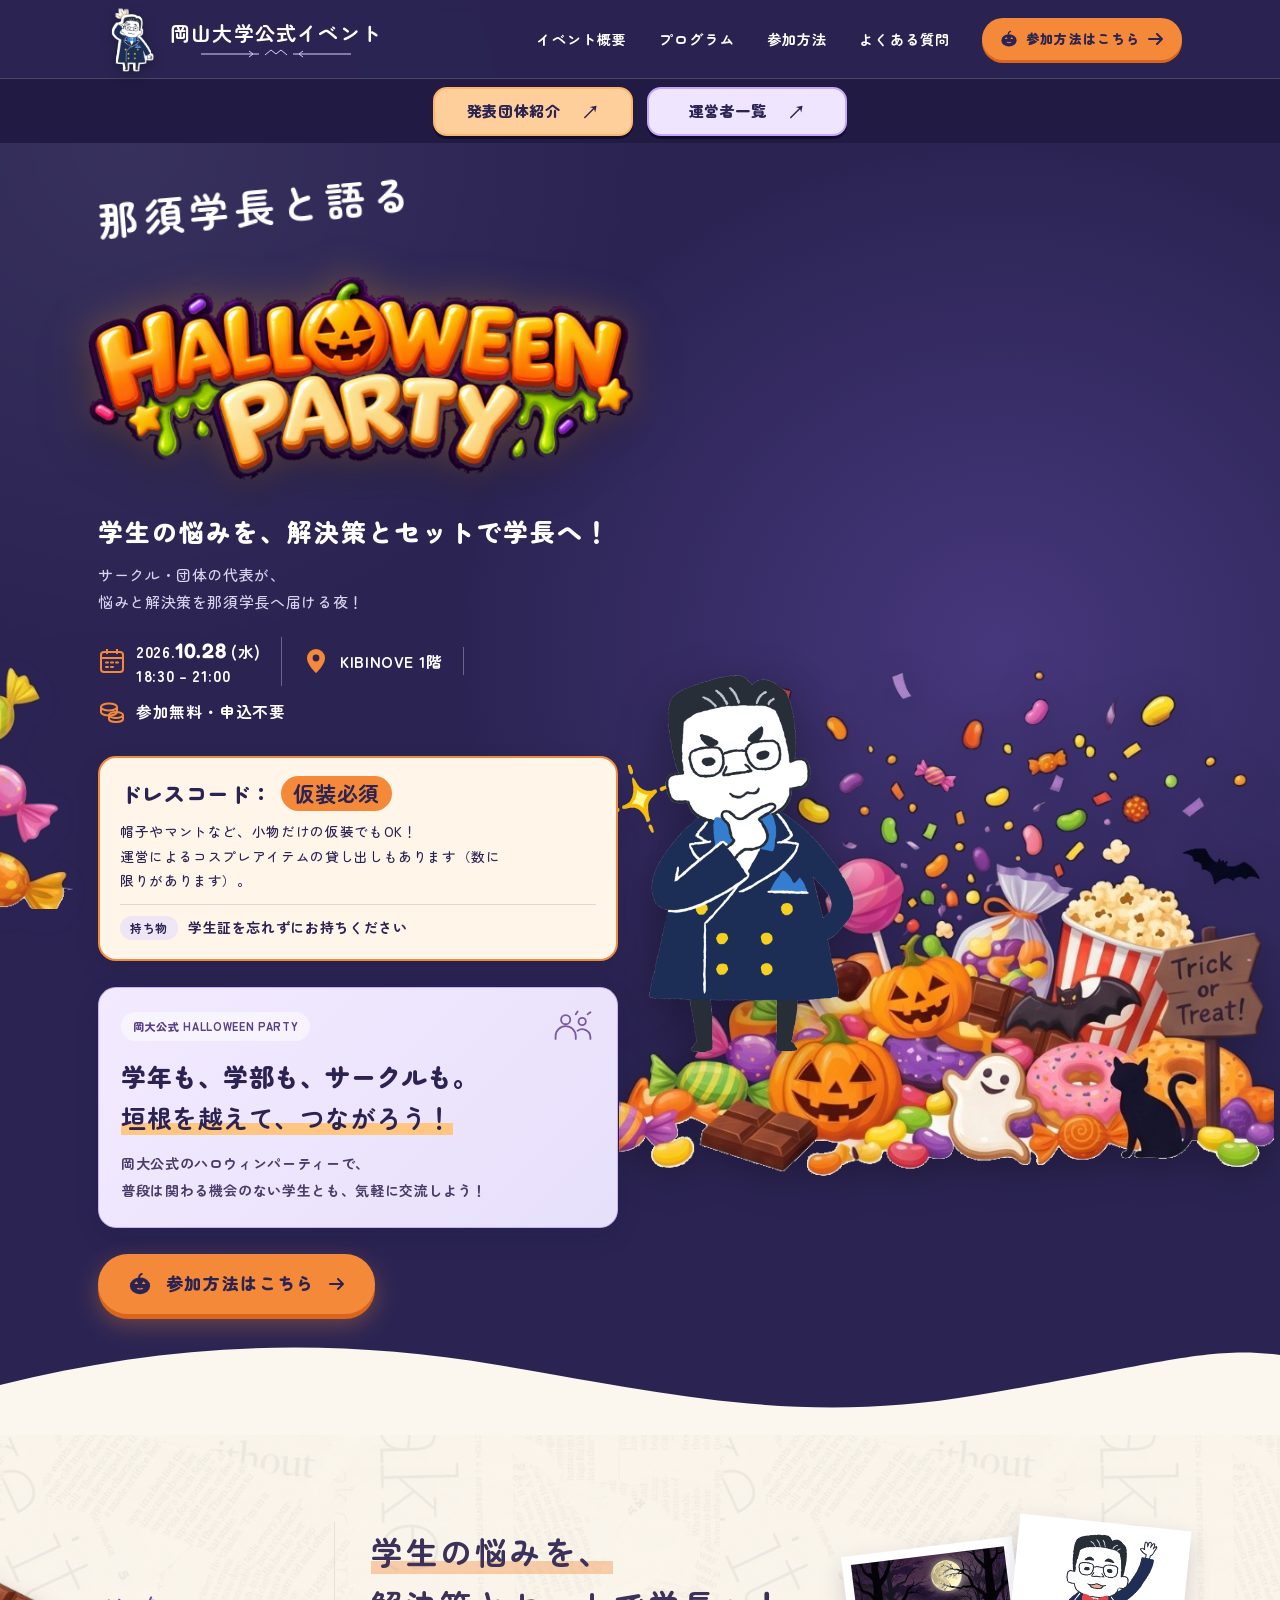
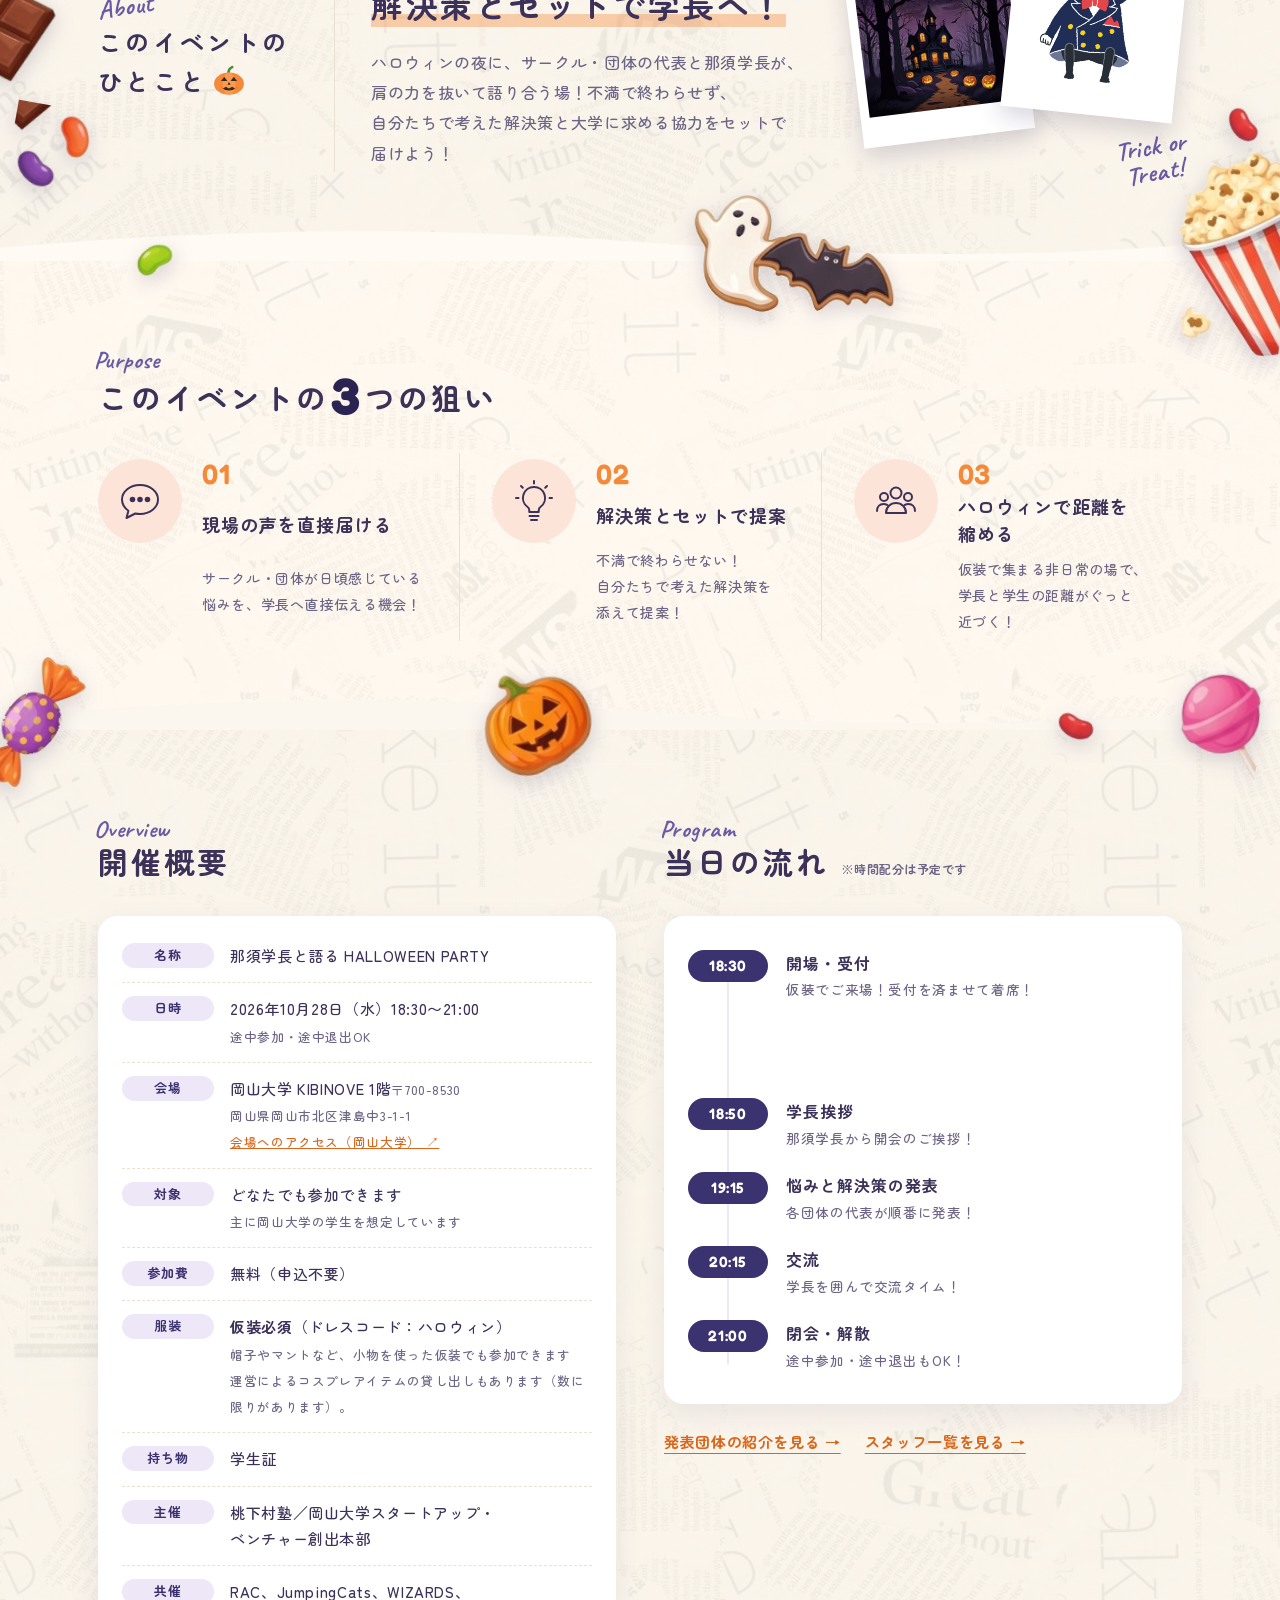
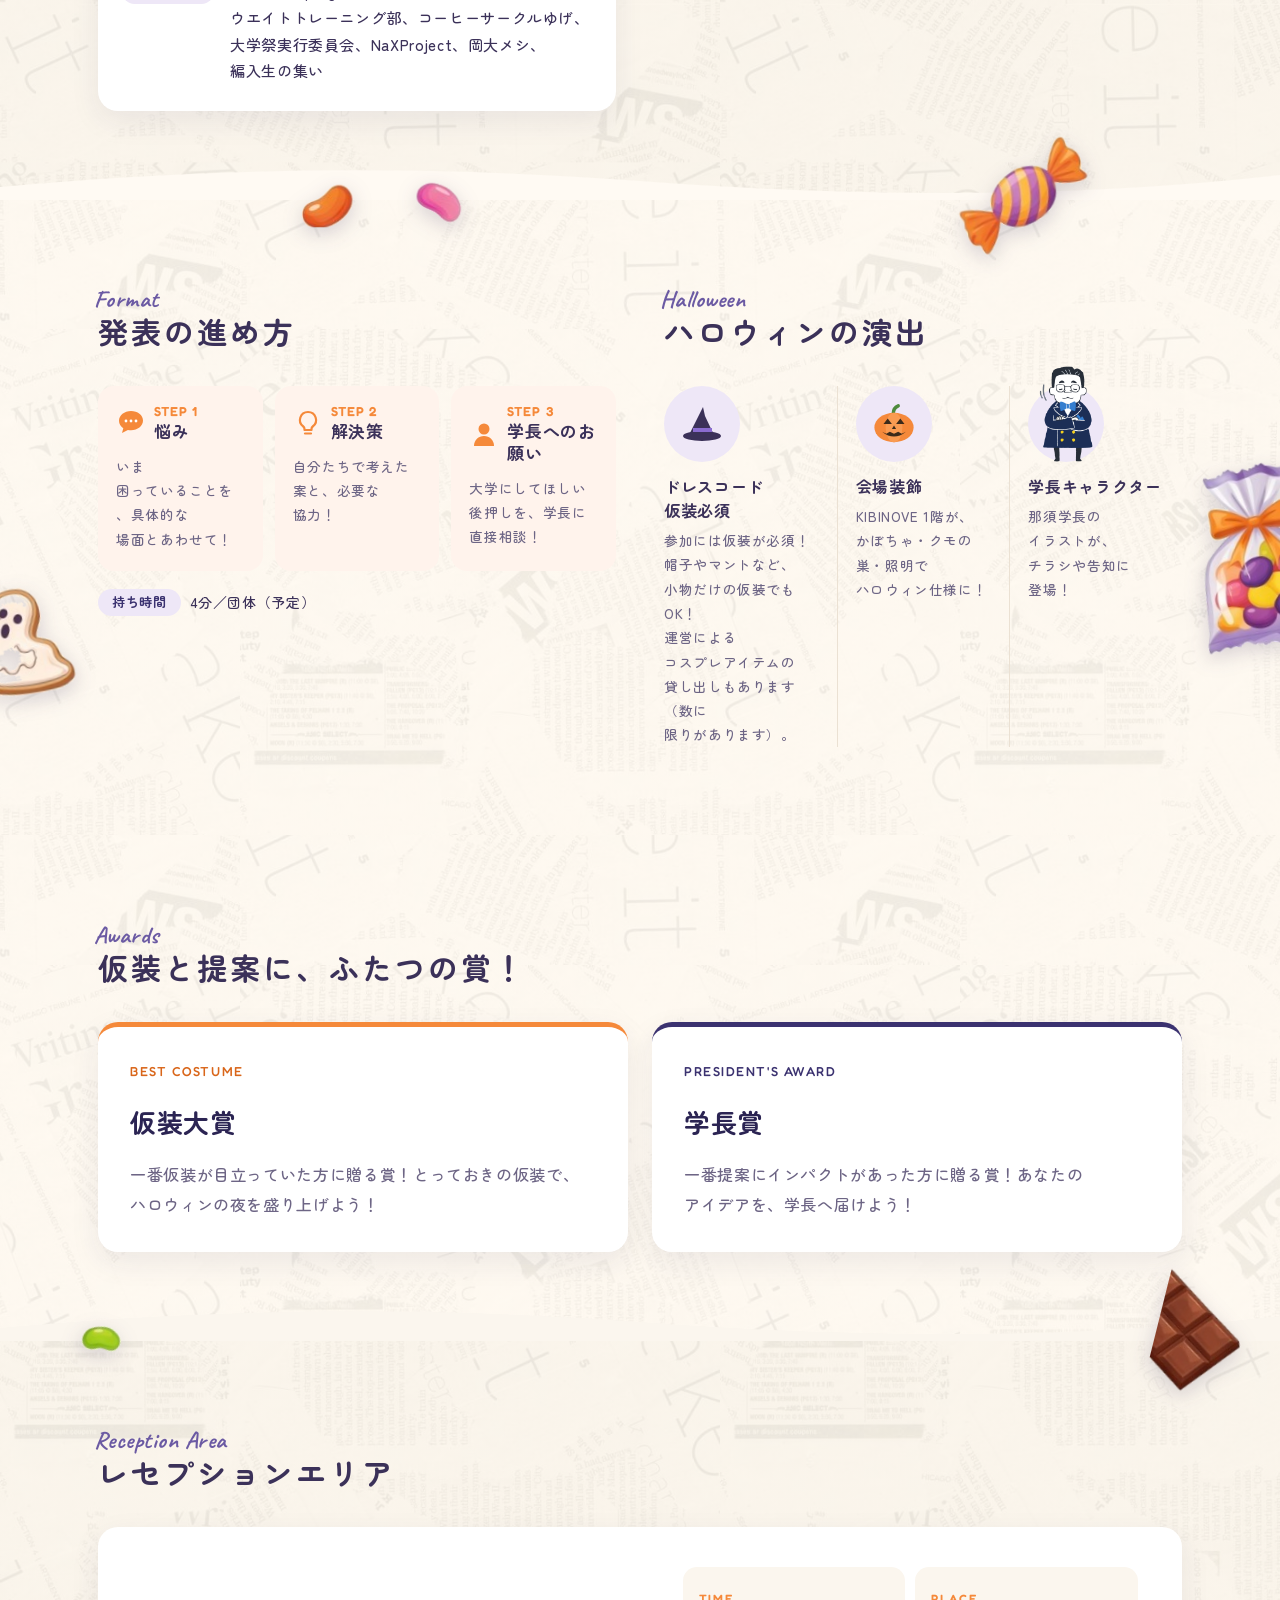
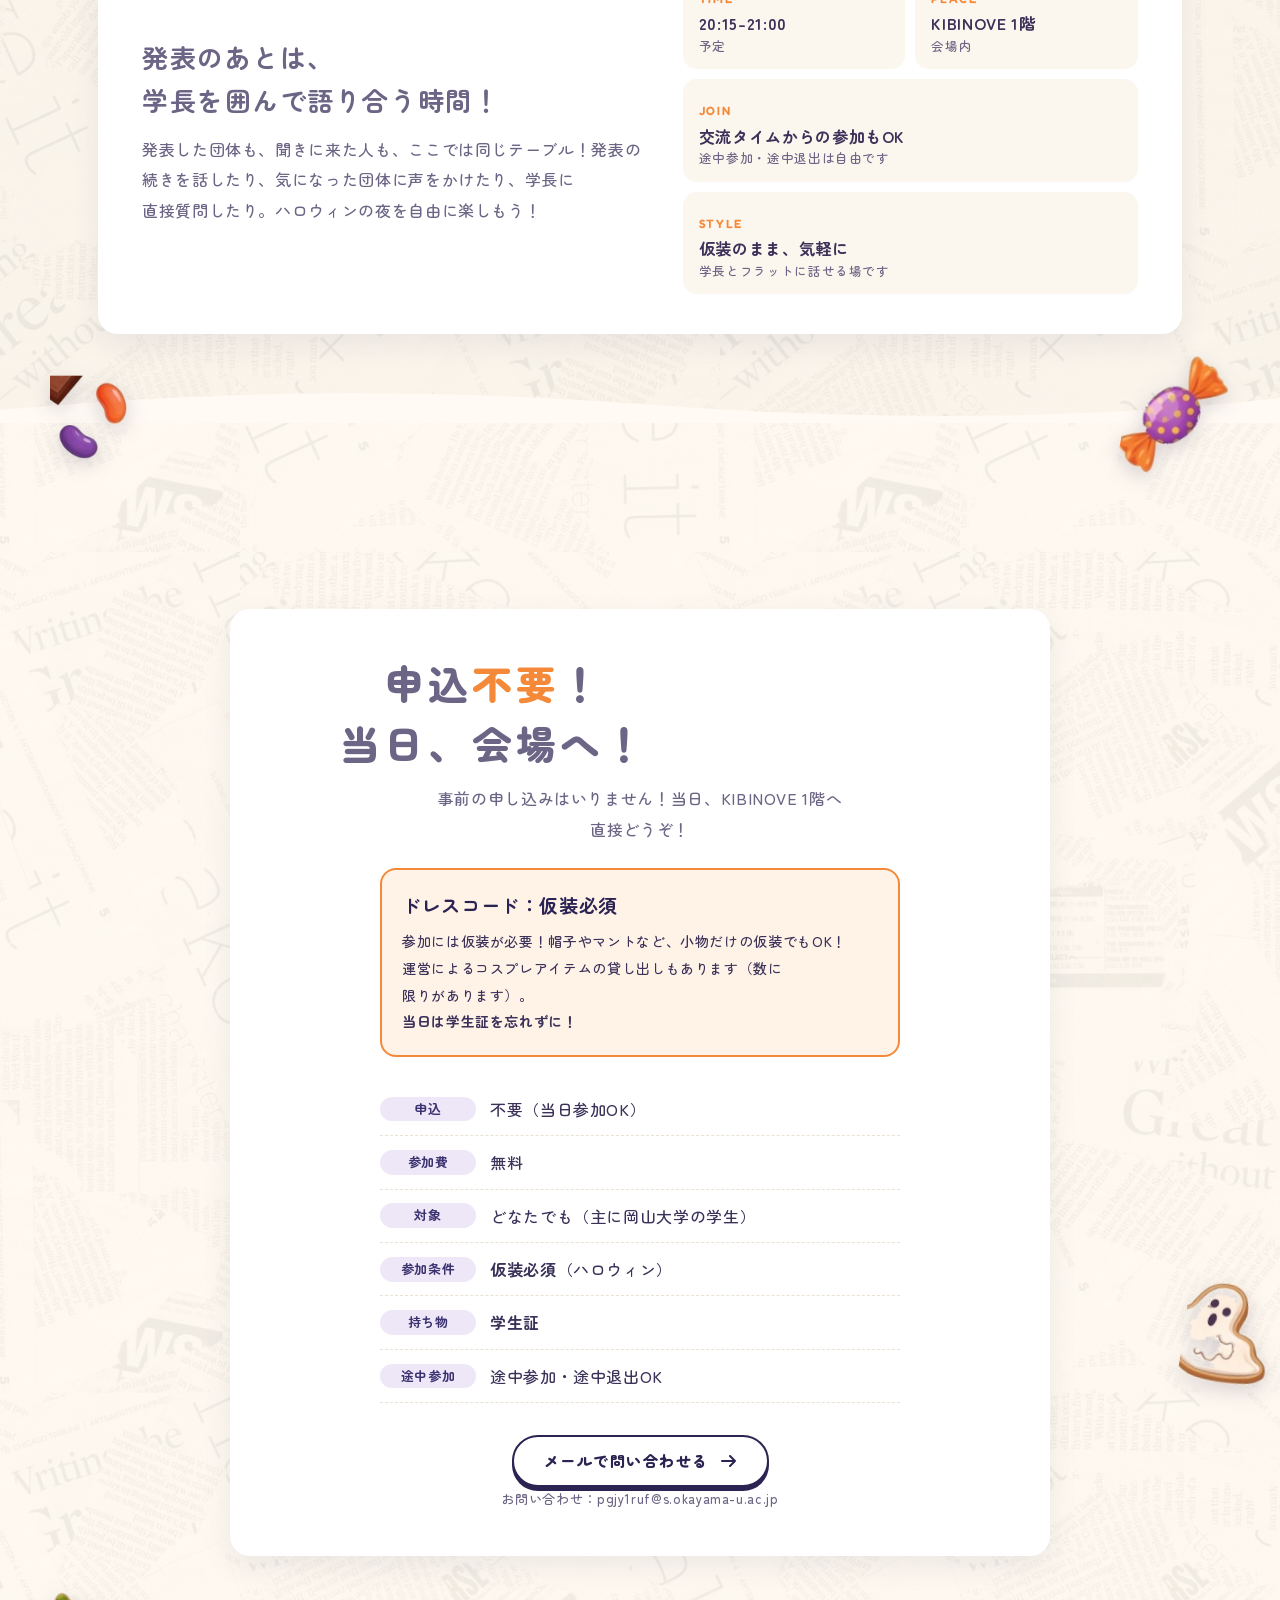
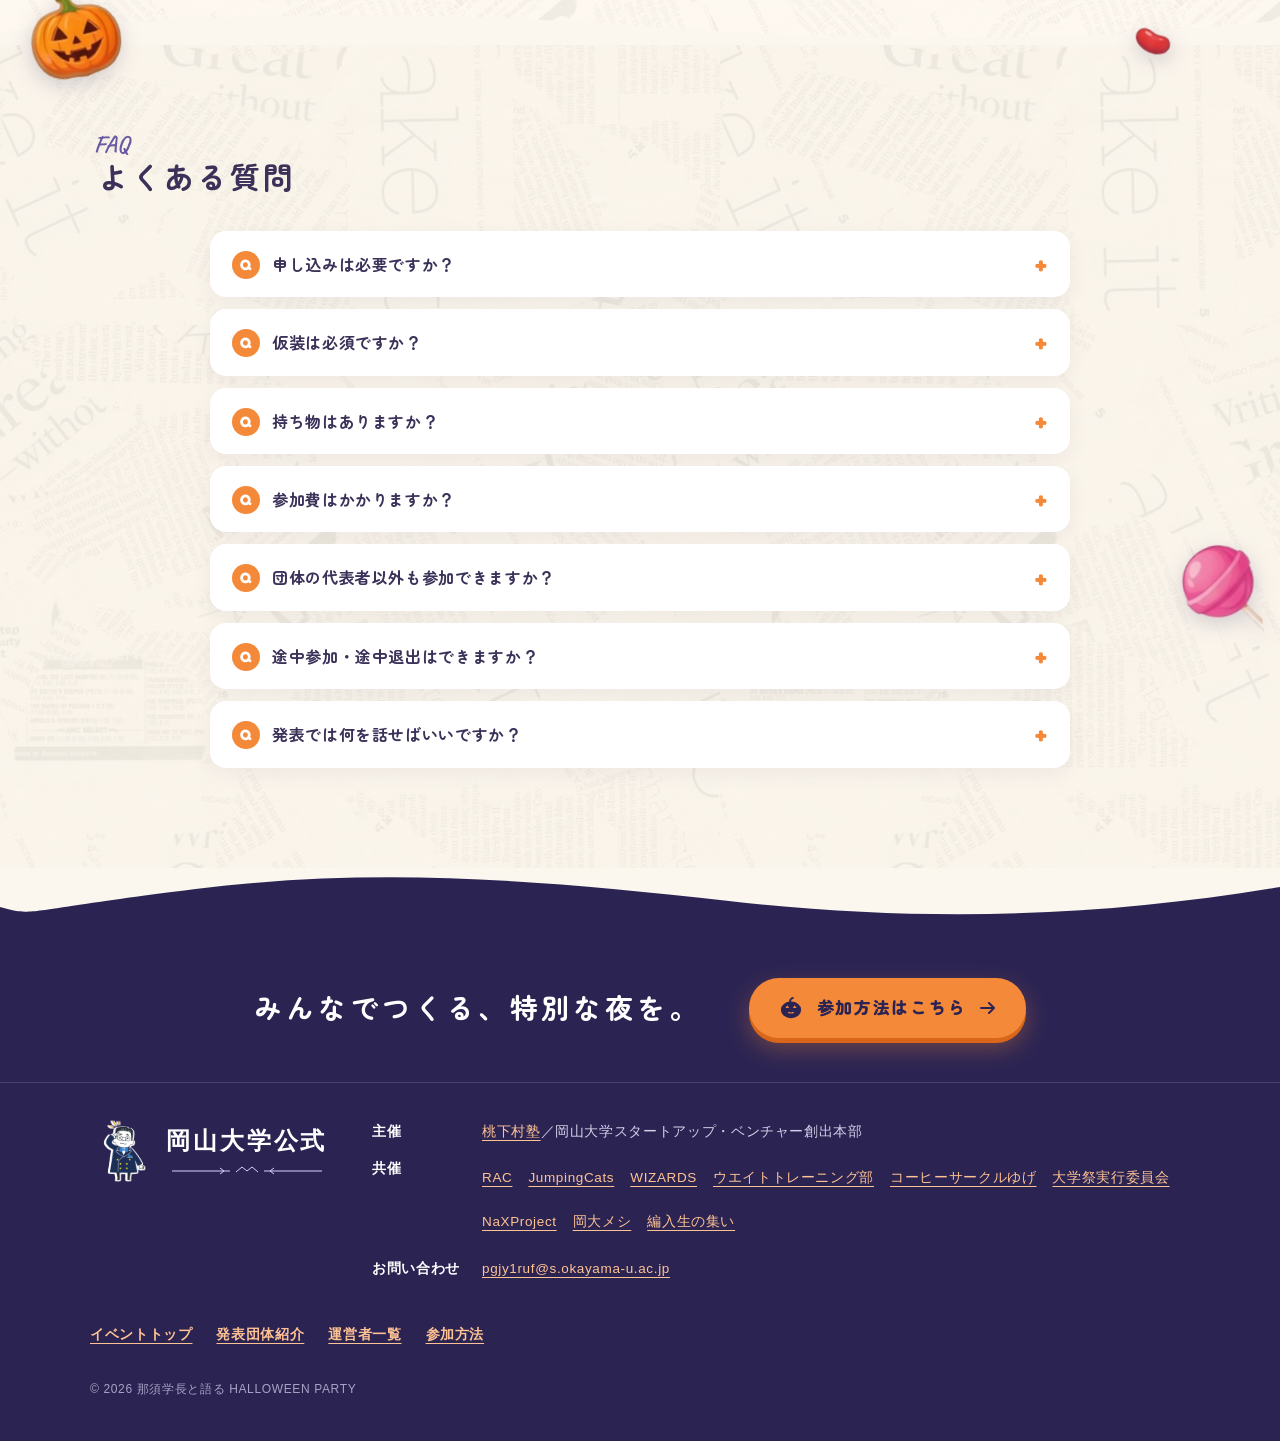
==== commit 2d54711f: "Publish NaXProject description and website" ====
--- a/index.html
+++ b/index.html
@@ -784,7 +784,7 @@
             <div><dt>服装</dt><dd><strong>仮装必須</strong>（ドレスコード：ハロウィン）<br><small>帽子やマントなど、小物を使った仮装でも参加できます<br>運営によるコスプレアイテムの貸し出しもあります（数に限りがあります）。</small></dd></div>
             <div><dt>持ち物</dt><dd>学生証</dd></div>
             <div><dt>主催</dt><dd>桃下村塾／岡山大学スタートアップ・ベンチャー創出本部</dd></div>
-            <div><dt>共催</dt><dd>RAC、JumpingCats、WIZARDS、ウエイトトレーニング部、コーヒーサークルゆげ、大学祭実行委員会、NaxProject、岡大メシ、編入生の集い</dd></div>
+            <div><dt>共催</dt><dd>RAC、JumpingCats、WIZARDS、ウエイトトレーニング部、コーヒーサークルゆげ、大学祭実行委員会、NaXProject、岡大メシ、編入生の集い</dd></div>
           </dl>
         </div>
         <div id="program">
@@ -1003,7 +1003,7 @@
     </a>
     <dl>
       <dt>主催</dt><dd><a href="/groups/#toukasonjuku">桃下村塾</a>／岡山大学スタートアップ・ベンチャー創出本部</dd>
-      <dt>共催</dt><dd class="partner-links"><a href="/groups/#rac">RAC</a><a href="/groups/#jumpingcats">JumpingCats</a><a href="/groups/#wizards">WIZARDS</a><a href="/groups/#weight-training">ウエイトトレーニング部</a><a href="/groups/#yuge">コーヒーサークルゆげ</a><a href="/groups/#university-festival">大学祭実行委員会</a><a href="/groups/#naxproject">NaxProject</a><a href="/groups/#okadai-meshi">岡大メシ</a><a href="/groups/#transfer-students">編入生の集い</a></dd>
+      <dt>共催</dt><dd class="partner-links"><a href="/groups/#rac">RAC</a><a href="/groups/#jumpingcats">JumpingCats</a><a href="/groups/#wizards">WIZARDS</a><a href="/groups/#weight-training">ウエイトトレーニング部</a><a href="/groups/#yuge">コーヒーサークルゆげ</a><a href="/groups/#university-festival">大学祭実行委員会</a><a href="/groups/#naxproject">NaXProject</a><a href="/groups/#okadai-meshi">岡大メシ</a><a href="/groups/#transfer-students">編入生の集い</a></dd>
       <dt>お問い合わせ</dt><dd><a href="mailto:pgjy1ruf@s.okayama-u.ac.jp">pgjy1ruf@s.okayama-u.ac.jp</a></dd>
     </dl>
     <nav class="site-footer-nav" aria-label="関連ページ"><a href="/">イベントトップ</a><a href="/groups/">発表団体紹介</a><a href="/staff/">運営者一覧</a><a href="/#entry">参加方法</a></nav>
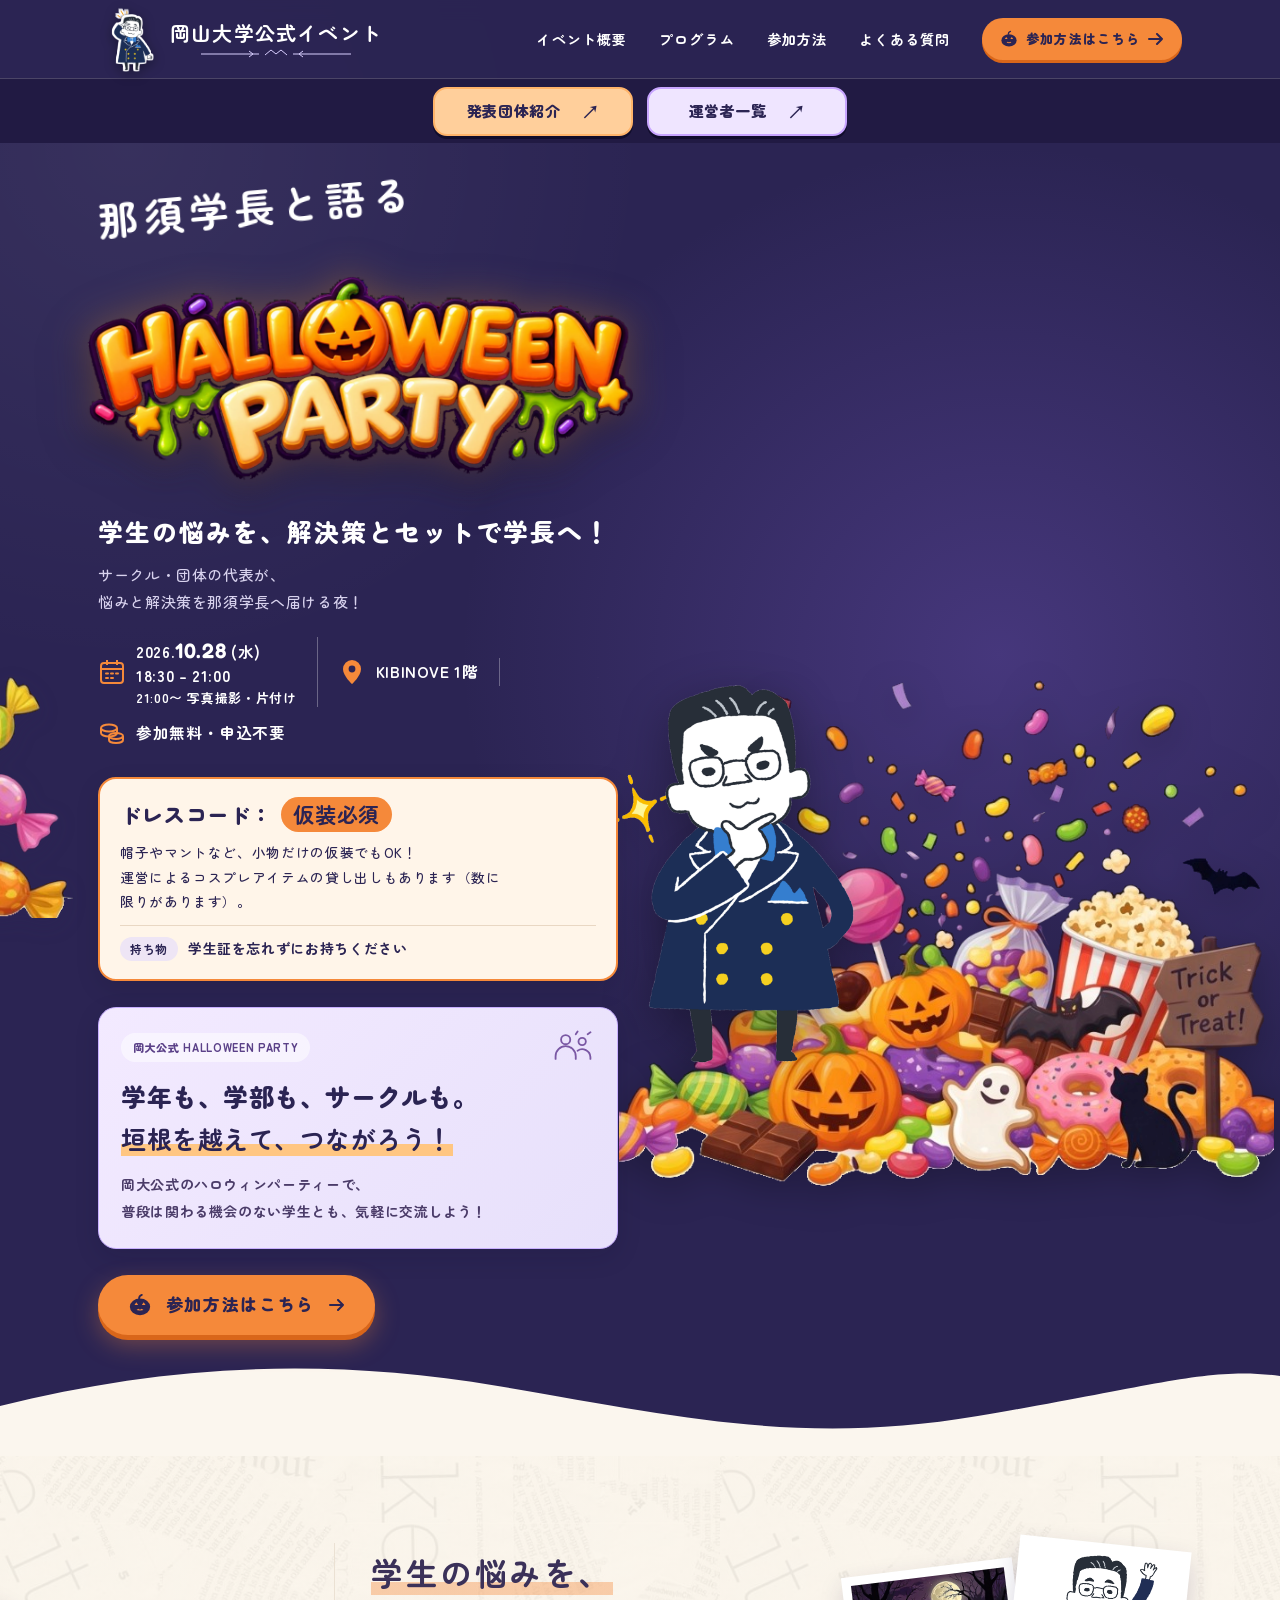
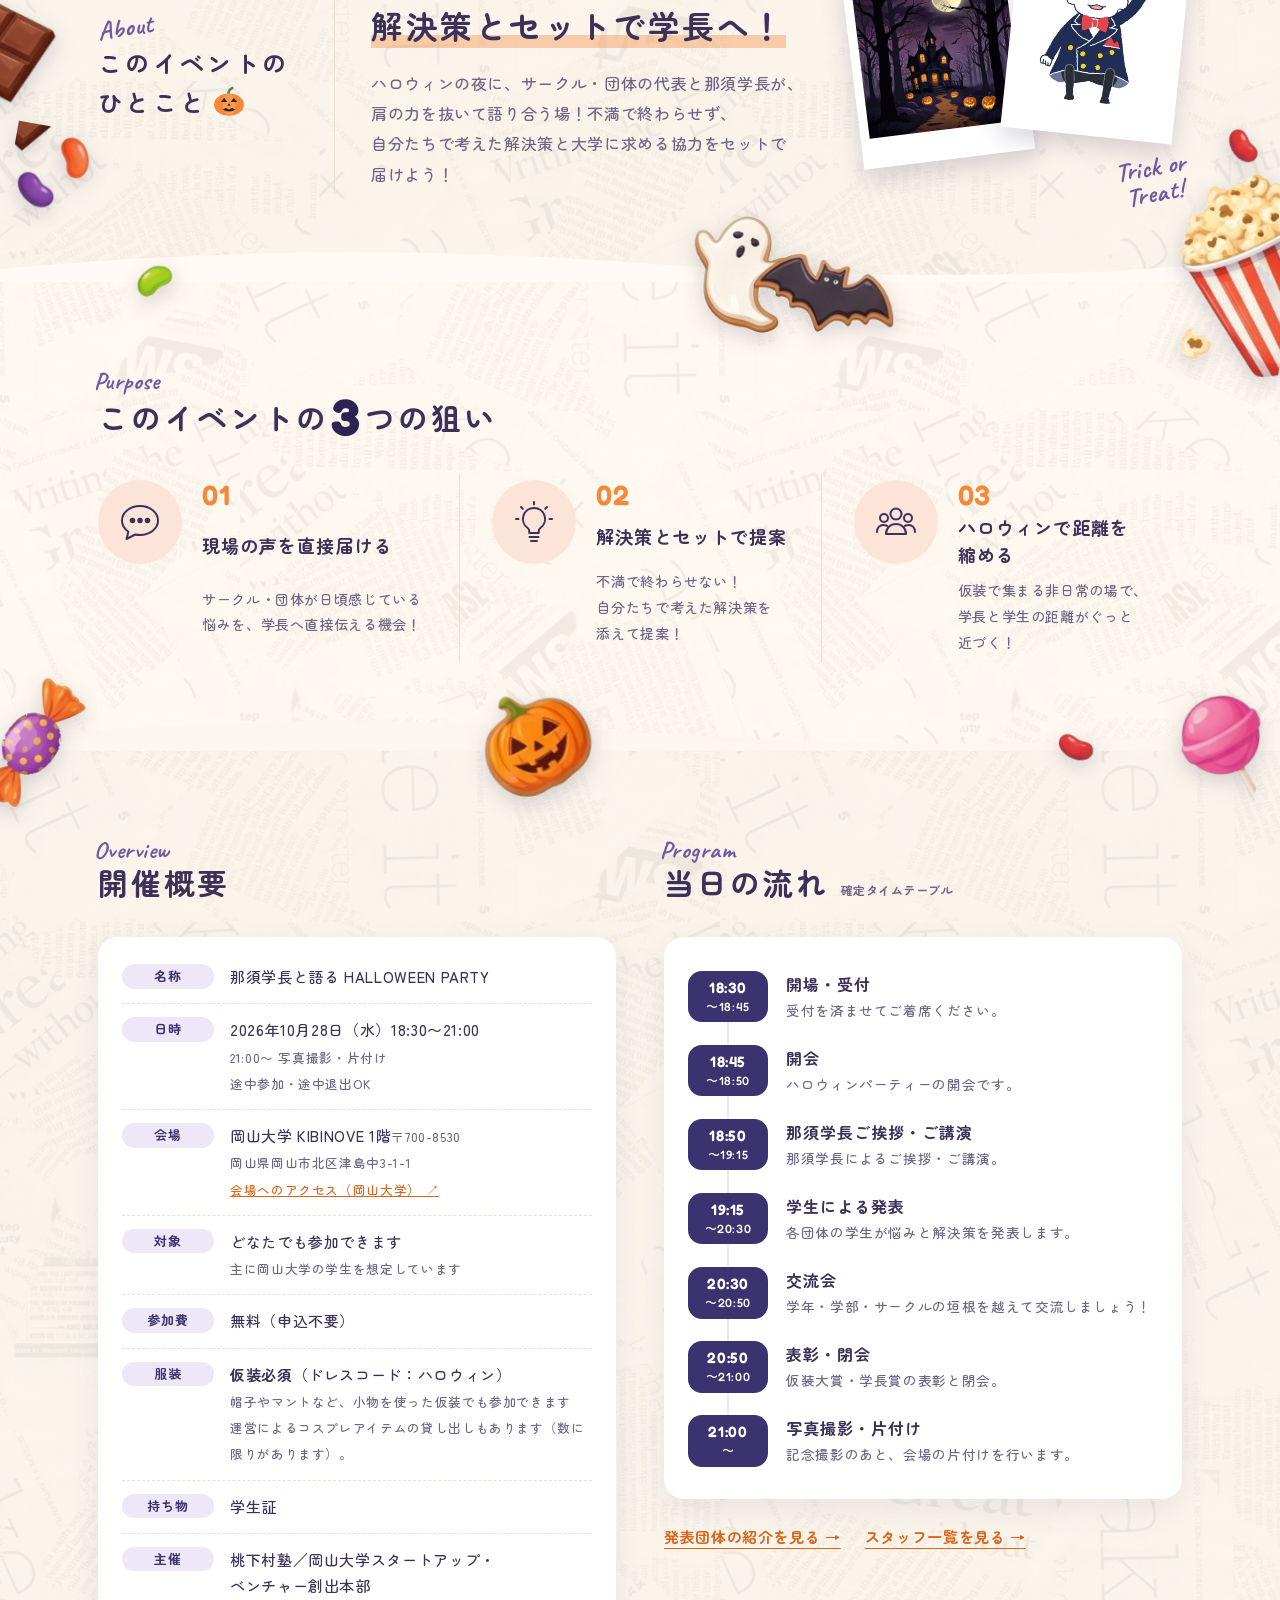
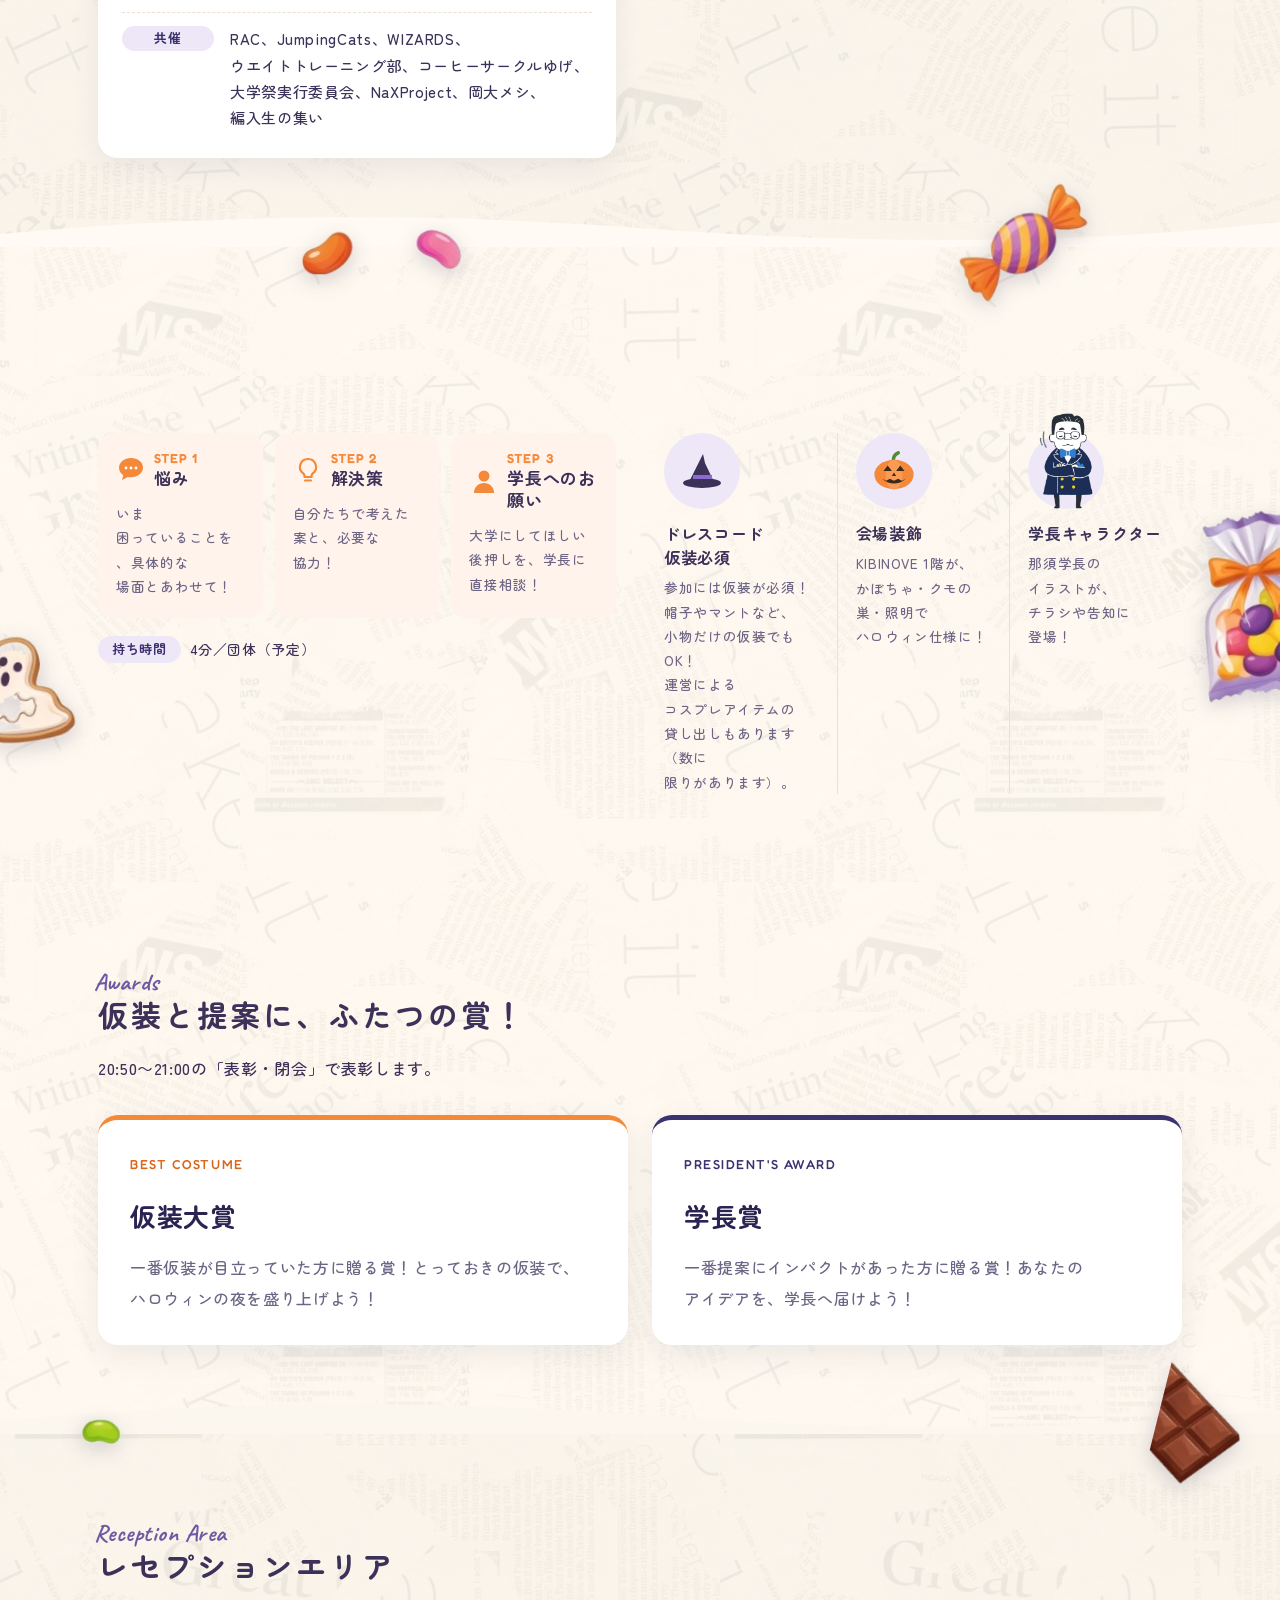
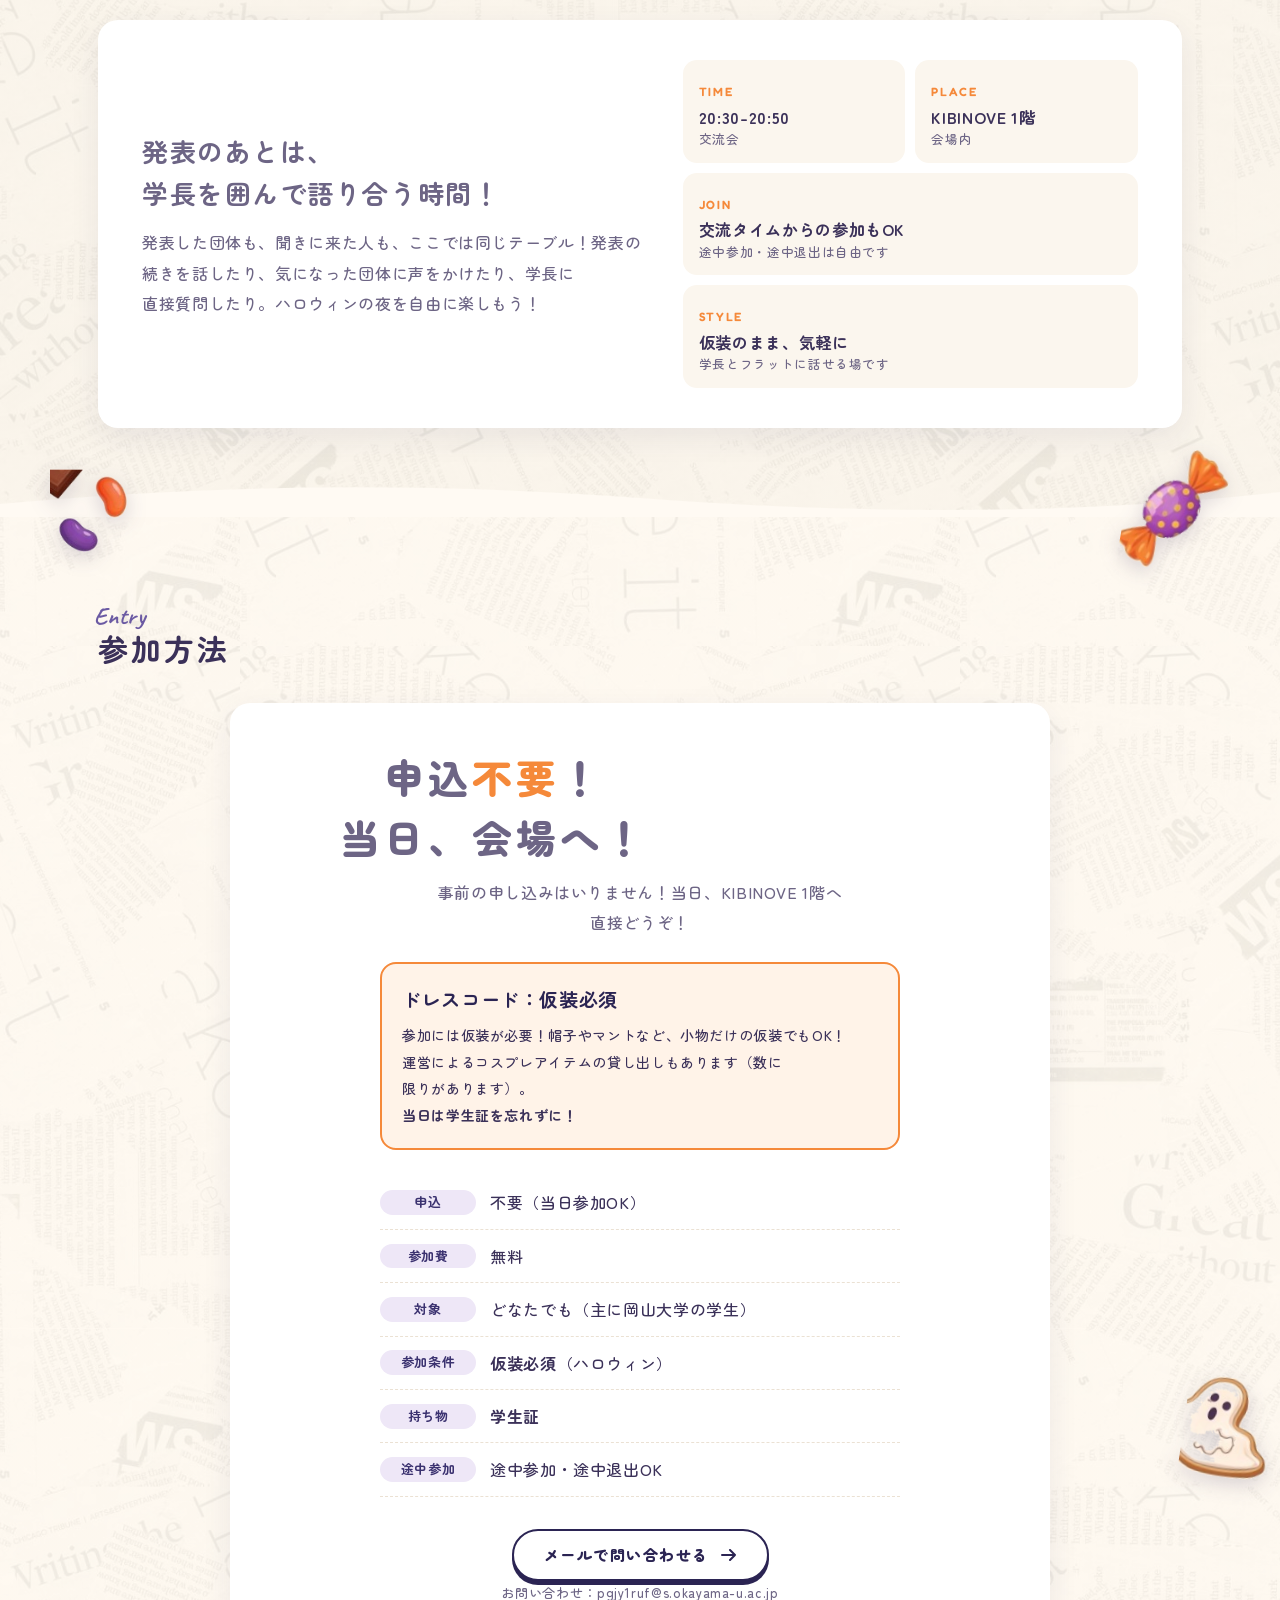
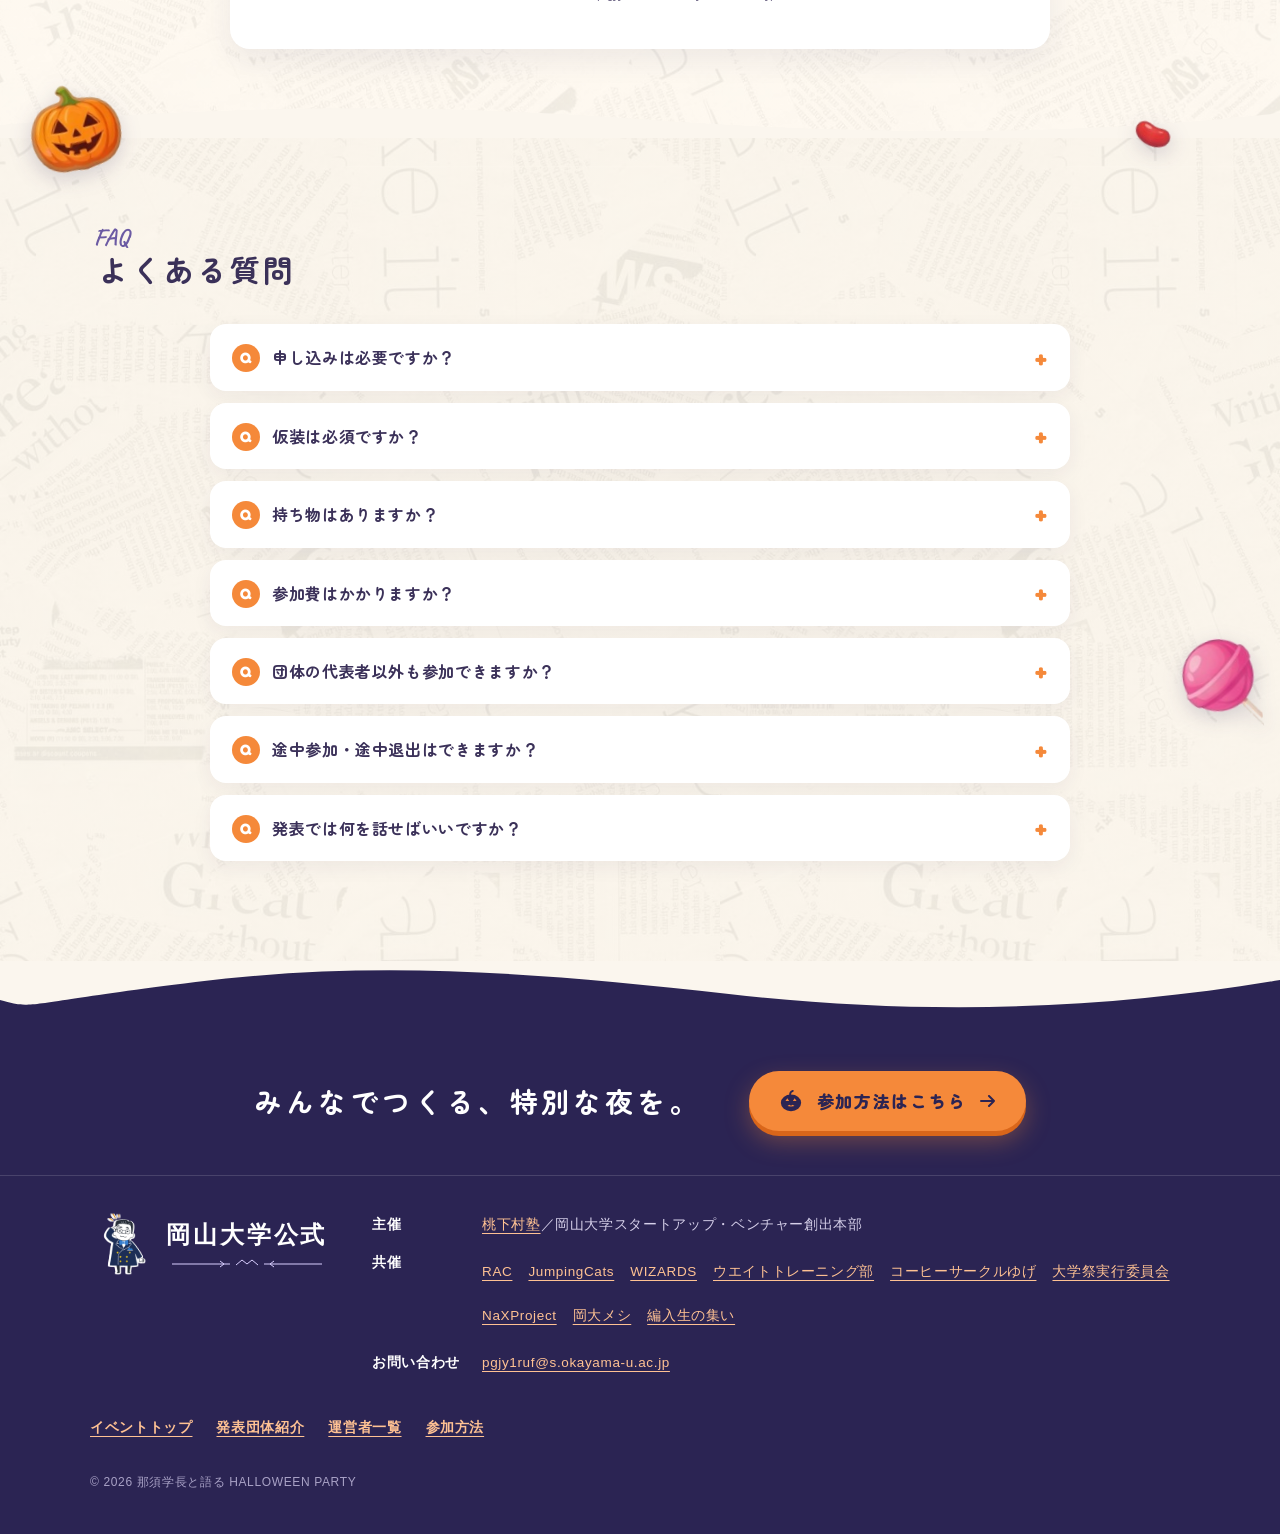
==== commit c429ef55: "Update confirmed event timetable" ====
--- a/index.html
+++ b/index.html
@@ -4,13 +4,13 @@
 <meta charset="utf-8">
 <meta name="viewport" content="width=device-width, initial-scale=1">
 <title>岡山大学｜那須学長と語る HALLOWEEN PARTY｜2026年10月28日</title>
-<meta name="description" content="岡山大学で2026年10月28日（水）開催。那須学長と学生団体が悩みと解決策を語るハロウィンイベント。18:30開場・18:45開演、KIBINOVE 1階。参加無料・申込不要。仮装必須（アイテム貸し出しあり・数に限りあり）。学生証をご持参ください。">
+<meta name="description" content="岡山大学で2026年10月28日（水）開催。那須学長と学生団体が悩みと解決策を語るハロウィンイベント。18:30開場・18:45開会・21:00閉会、KIBINOVE 1階。参加無料・申込不要。仮装必須（アイテム貸し出しあり・数に限りあり）。学生証をご持参ください。">
 <link rel="canonical" href="https://okayama-u-halloween.momoshita.jp/">
 <meta property="og:type" content="website">
 <meta property="og:locale" content="ja_JP">
 <meta property="og:site_name" content="那須学長と語る HALLOWEEN PARTY">
 <meta property="og:title" content="岡山大学｜那須学長と語る HALLOWEEN PARTY｜2026年10月28日">
-<meta property="og:description" content="岡山大学で2026年10月28日（水）開催。那須学長と学生団体が悩みと解決策を語るハロウィンイベント。18:30開場・18:45開演、KIBINOVE 1階。参加無料・申込不要。仮装必須（アイテム貸し出しあり・数に限りあり）。学生証をご持参ください。">
+<meta property="og:description" content="岡山大学で2026年10月28日（水）開催。那須学長と学生団体が悩みと解決策を語るハロウィンイベント。18:30開場・18:45開会・21:00閉会、KIBINOVE 1階。参加無料・申込不要。仮装必須（アイテム貸し出しあり・数に限りあり）。学生証をご持参ください。">
 <meta property="og:url" content="https://okayama-u-halloween.momoshita.jp/">
 <meta property="og:image" content="https://okayama-u-halloween.momoshita.jp/images/title-logo.png">
 <meta property="og:image:width" content="1160">
@@ -24,7 +24,7 @@
   "@type": "Event",
   "@id": "https://okayama-u-halloween.momoshita.jp/#event",
   "name": "那須学長と語る HALLOWEEN PARTY",
-  "description": "岡山大学で2026年10月28日（水）開催。那須学長と学生団体が悩みと解決策を語るハロウィンイベント。18:30開場・18:45開演、KIBINOVE 1階。参加無料・申込不要。仮装必須（アイテム貸し出しあり・数に限りあり）。学生証をご持参ください。",
+  "description": "岡山大学で2026年10月28日（水）開催。那須学長と学生団体が悩みと解決策を語るハロウィンイベント。18:30開場・18:45開会・21:00閉会、KIBINOVE 1階。参加無料・申込不要。仮装必須（アイテム貸し出しあり・数に限りあり）。学生証をご持参ください。",
   "url": "https://okayama-u-halloween.momoshita.jp/",
   "image": [
     "https://okayama-u-halloween.momoshita.jp/images/title-logo.png"
@@ -358,6 +358,8 @@
   .tl.in::before { transform: none; }
   .tl li { position: relative; display: grid; grid-template-columns: 80px 1fr; gap: 18px; padding: 10px 0; }
   .tl .time { position: relative; z-index: 1; align-self: start; margin-top: 2px; background: var(--navy-2); color: #fff; border-radius: 999px; text-align: center; font-family: "Fredoka", sans-serif; font-weight: 600; font-size: 15px; line-height: 32px; height: 32px; }
+  .tl .time { height:auto; min-height:48px; padding:7px 4px; border-radius:14px; line-height:1.35; display:flex; flex-direction:column; justify-content:center; gap:1px; }
+  .tl .time-end { font-size:12px; font-weight:500; }
   .tl h3 { margin: 0; font-size: 16px; font-weight: 700; letter-spacing: .06em; }
   .tl .time { transition: background .4s, box-shadow .4s, transform .4s, color .4s; }
   .tl li.lit .time {
@@ -680,7 +682,7 @@
           <ul class="info-row">
             <li class="fv" style="--d:1650ms">
               <svg viewBox="0 0 28 28" aria-hidden="true" fill="none" stroke="#f5893a" stroke-width="2"><rect x="3" y="5" width="22" height="20" rx="3"/><path d="M3 11h22M9 2v5M19 2v5"/><path d="M8 15.5h2M13 15.5h2M18 15.5h2M8 20h2M13 20h2" stroke-linecap="round"/></svg>
-              <span>2026.<span class="num">10.28</span> (水)<br>18:30 – 21:00</span>
+              <span>2026.<span class="num">10.28</span> (水)<br>18:30 – 21:00<br><small>21:00〜 写真撮影・片付け</small></span>
             </li>
             <li class="fv" style="--d:1750ms">
               <svg viewBox="0 0 28 28" aria-hidden="true"><path d="M14 2a9 9 0 0 0-9 9c0 7 9 15 9 15s9-8 9-15a9 9 0 0 0-9-9z" fill="#f5893a"/><circle cx="14" cy="11" r="3.4" fill="#2b2453"/></svg>
@@ -777,7 +779,7 @@
           </div>
           <dl class="panel ov box">
             <div><dt>名称</dt><dd>那須学長と語る HALLOWEEN PARTY</dd></div>
-            <div><dt>日時</dt><dd>2026年10月28日（水）18:30〜21:00<br><small>途中参加・途中退出OK</small></dd></div>
+            <div><dt>日時</dt><dd>2026年10月28日（水）18:30〜21:00<br><small>21:00〜 写真撮影・片付け<br>途中参加・途中退出OK</small></dd></div>
             <div><dt>会場</dt><dd>岡山大学 KIBINOVE 1階<small>〒700-8530 岡山県岡山市北区津島中3-1-1<br><a href="https://www.orsd.okayama-u.ac.jp/kigyo/kibinove/" target="_blank" rel="noopener">会場へのアクセス（岡山大学） ↗</a></small></dd></div>
             <div><dt>対象</dt><dd>どなたでも参加できます<br><small>主に岡山大学の学生を想定しています</small></dd></div>
             <div><dt>参加費</dt><dd>無料（申込不要）</dd></div>
@@ -790,15 +792,16 @@
         <div id="program">
           <div class="head">
             <span class="script reveal">Program</span>
-            <h2><span class="split">当日の流れ</span><span class="note reveal">※時間配分は予定です</span></h2>
+            <h2><span class="split">当日の流れ</span><span class="note reveal">確定タイムテーブル</span></h2>
           </div>
           <ol class="panel tl box">
-            <li class="reveal"><div class="time">18:30</div><div><h3>開場・受付</h3><p>仮装でご来場！受付を済ませて着席！</p></div></li>
-            <li class="reveal"><div class="time">18:45</div><div><h3>開演</h3><p>ハロウィンイベント、スタート！</p></div></li>
-            <li class="reveal"><div class="time">18:50</div><div><h3>学長挨拶</h3><p>那須学長から開会のご挨拶！</p></div></li>
-            <li class="reveal"><div class="time">19:15</div><div><h3>悩みと解決策の発表</h3><p>各団体の代表が順番に発表！</p></div></li>
-            <li class="reveal"><div class="time">20:15</div><div><h3>交流</h3><p>学長を囲んで交流タイム！</p></div></li>
-            <li class="reveal"><div class="time">21:00</div><div><h3>閉会・解散</h3><p>途中参加・途中退出もOK！</p></div></li>
+            <li class="reveal"><div class="time"><time datetime="2026-10-28T18:30:00+09:00">18:30</time><span class="time-end">〜<time datetime="2026-10-28T18:45:00+09:00">18:45</time></span></div><div><h3>開場・受付</h3><p>受付を済ませてご着席ください。</p></div></li>
+            <li class="reveal"><div class="time"><time datetime="2026-10-28T18:45:00+09:00">18:45</time><span class="time-end">〜<time datetime="2026-10-28T18:50:00+09:00">18:50</time></span></div><div><h3>開会</h3><p>ハロウィンパーティーの開会です。</p></div></li>
+            <li class="reveal"><div class="time"><time datetime="2026-10-28T18:50:00+09:00">18:50</time><span class="time-end">〜<time datetime="2026-10-28T19:15:00+09:00">19:15</time></span></div><div><h3>那須学長ご挨拶・ご講演</h3><p>那須学長によるご挨拶・ご講演。</p></div></li>
+            <li class="reveal"><div class="time"><time datetime="2026-10-28T19:15:00+09:00">19:15</time><span class="time-end">〜<time datetime="2026-10-28T20:30:00+09:00">20:30</time></span></div><div><h3>学生による発表</h3><p>各団体の学生が悩みと解決策を発表します。</p></div></li>
+            <li class="reveal"><div class="time"><time datetime="2026-10-28T20:30:00+09:00">20:30</time><span class="time-end">〜<time datetime="2026-10-28T20:50:00+09:00">20:50</time></span></div><div><h3>交流会</h3><p>学年・学部・サークルの垣根を越えて交流しましょう！</p></div></li>
+            <li class="reveal"><div class="time"><time datetime="2026-10-28T20:50:00+09:00">20:50</time><span class="time-end">〜<time datetime="2026-10-28T21:00:00+09:00">21:00</time></span></div><div><h3>表彰・閉会</h3><p>仮装大賞・学長賞の表彰と閉会。</p></div></li>
+            <li class="reveal"><div class="time"><time datetime="2026-10-28T21:00:00+09:00">21:00</time><span class="time-end">〜</span></div><div><h3>写真撮影・片付け</h3><p>記念撮影のあと、会場の片付けを行います。</p></div></li>
           </ol>
           <nav class="people-links" aria-label="イベントに関わる人たち">
             <a href="groups/">発表団体の紹介を見る →</a>
@@ -870,6 +873,7 @@
       <div class="head">
         <span class="script reveal">Awards</span>
         <h2 id="awards-title" class="split">仮装と提案に、ふたつの賞！</h2>
+        <p class="reveal">20:50〜21:00の「表彰・閉会」で表彰します。</p>
       </div>
       <div class="awards-grid">
         <article class="panel award box">
@@ -900,7 +904,7 @@
           <p>発表した団体も、聞きに来た人も、ここでは同じテーブル！発表の続きを話したり、気になった団体に声をかけたり、学長に直接質問したり。ハロウィンの夜を自由に楽しもう！</p>
         </div>
         <div class="chips">
-          <div class="chip box"><span class="k">TIME</span><span class="v">20:15–21:00<small>予定</small></span></div>
+          <div class="chip box"><span class="k">TIME</span><span class="v">20:30–20:50<small>交流会</small></span></div>
           <div class="chip box"><span class="k">PLACE</span><span class="v"><span style="white-space:nowrap">KIBINOVE 1階</span><small>会場内</small></span></div>
           <div class="chip box wide"><span class="k">JOIN</span><span class="v">交流タイムからの参加もOK<small>途中参加・途中退出は自由です</small></span></div>
           <div class="chip box wide"><span class="k">STYLE</span><span class="v">仮装のまま、気軽に<small>学長とフラットに話せる場です</small></span></div>
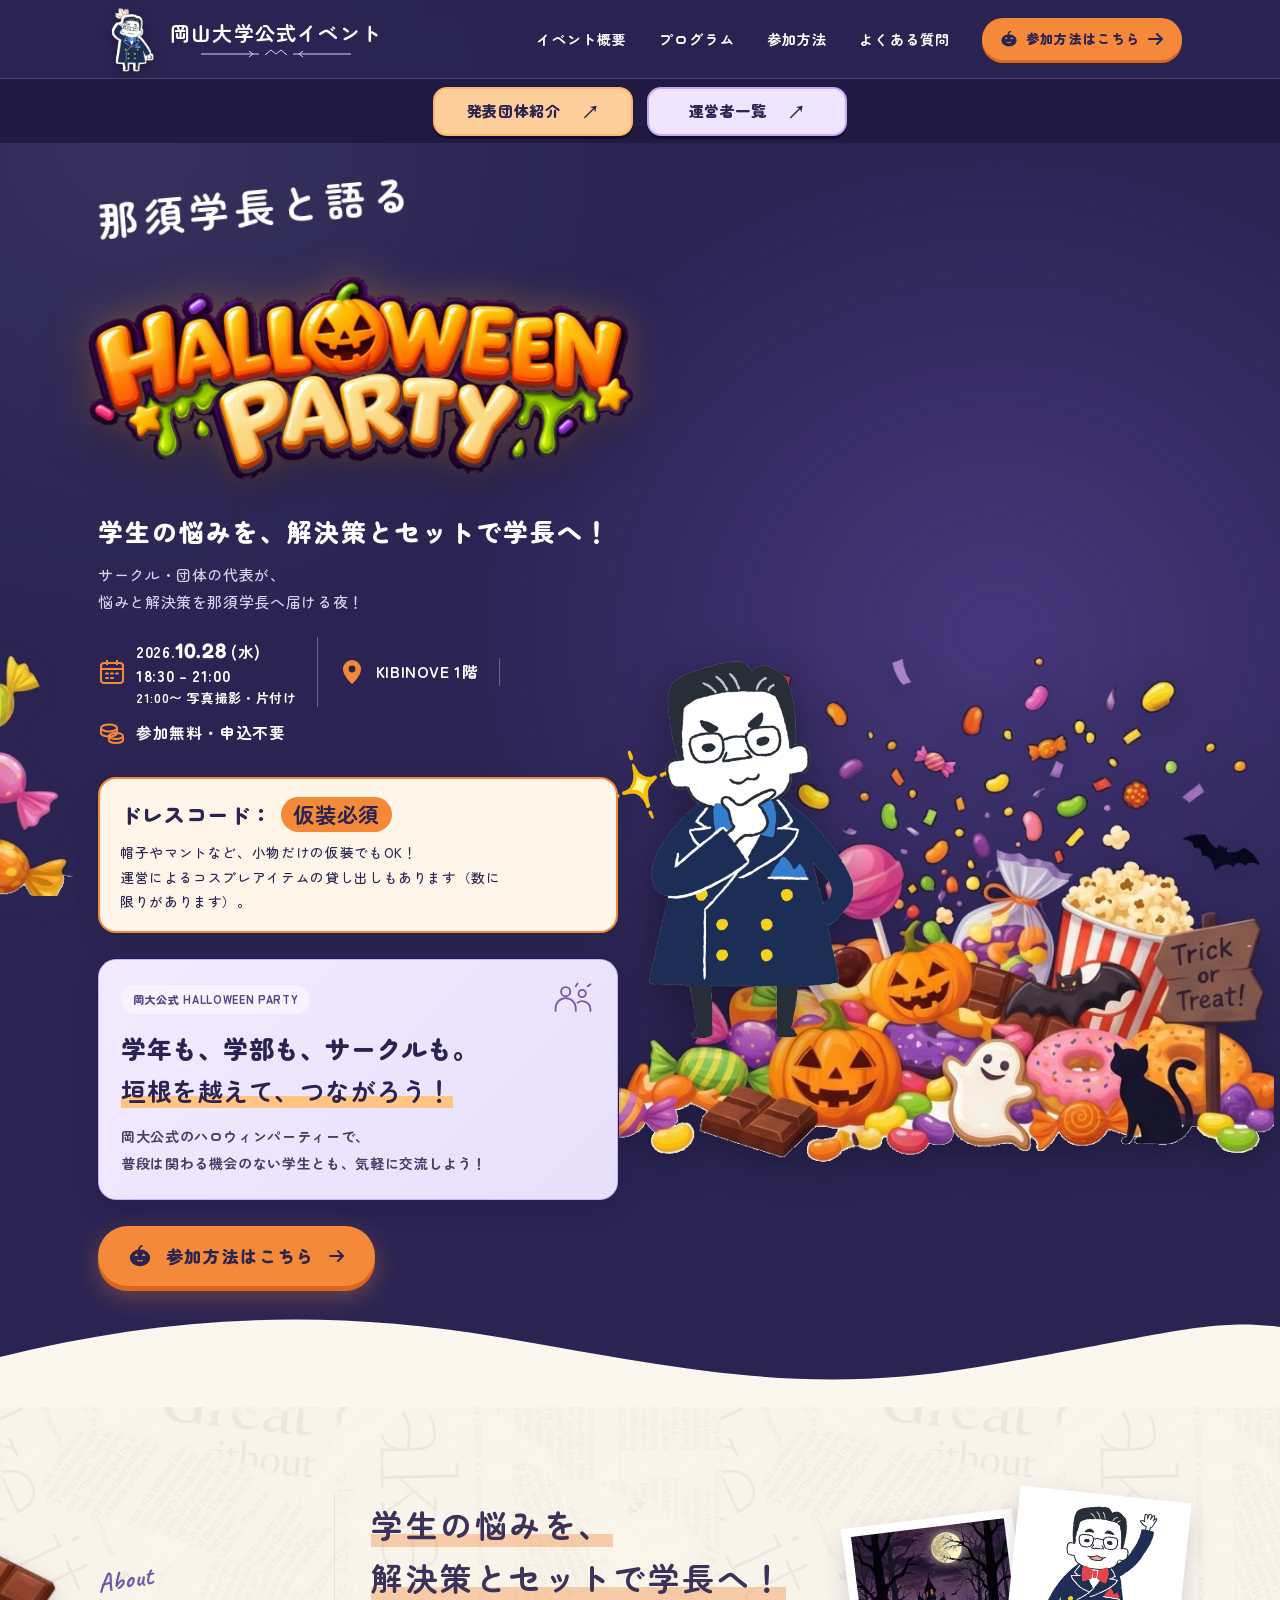
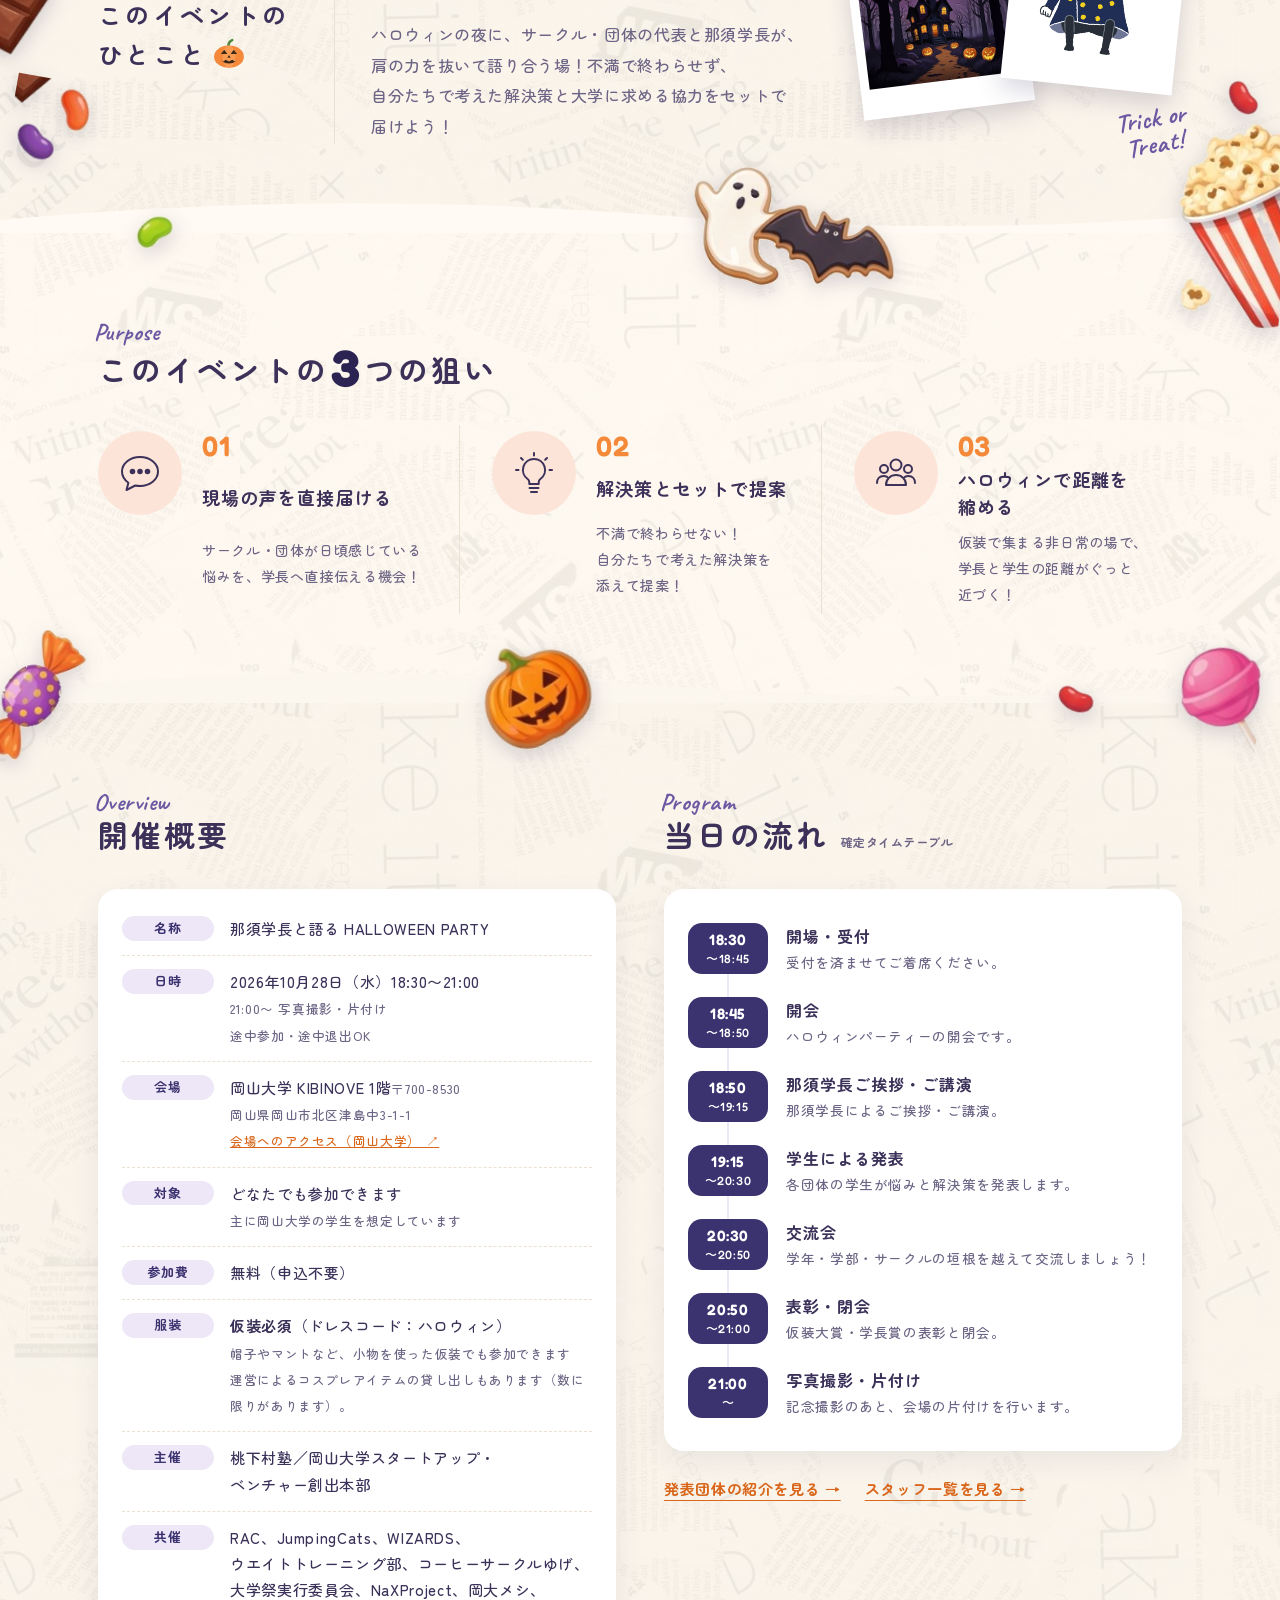
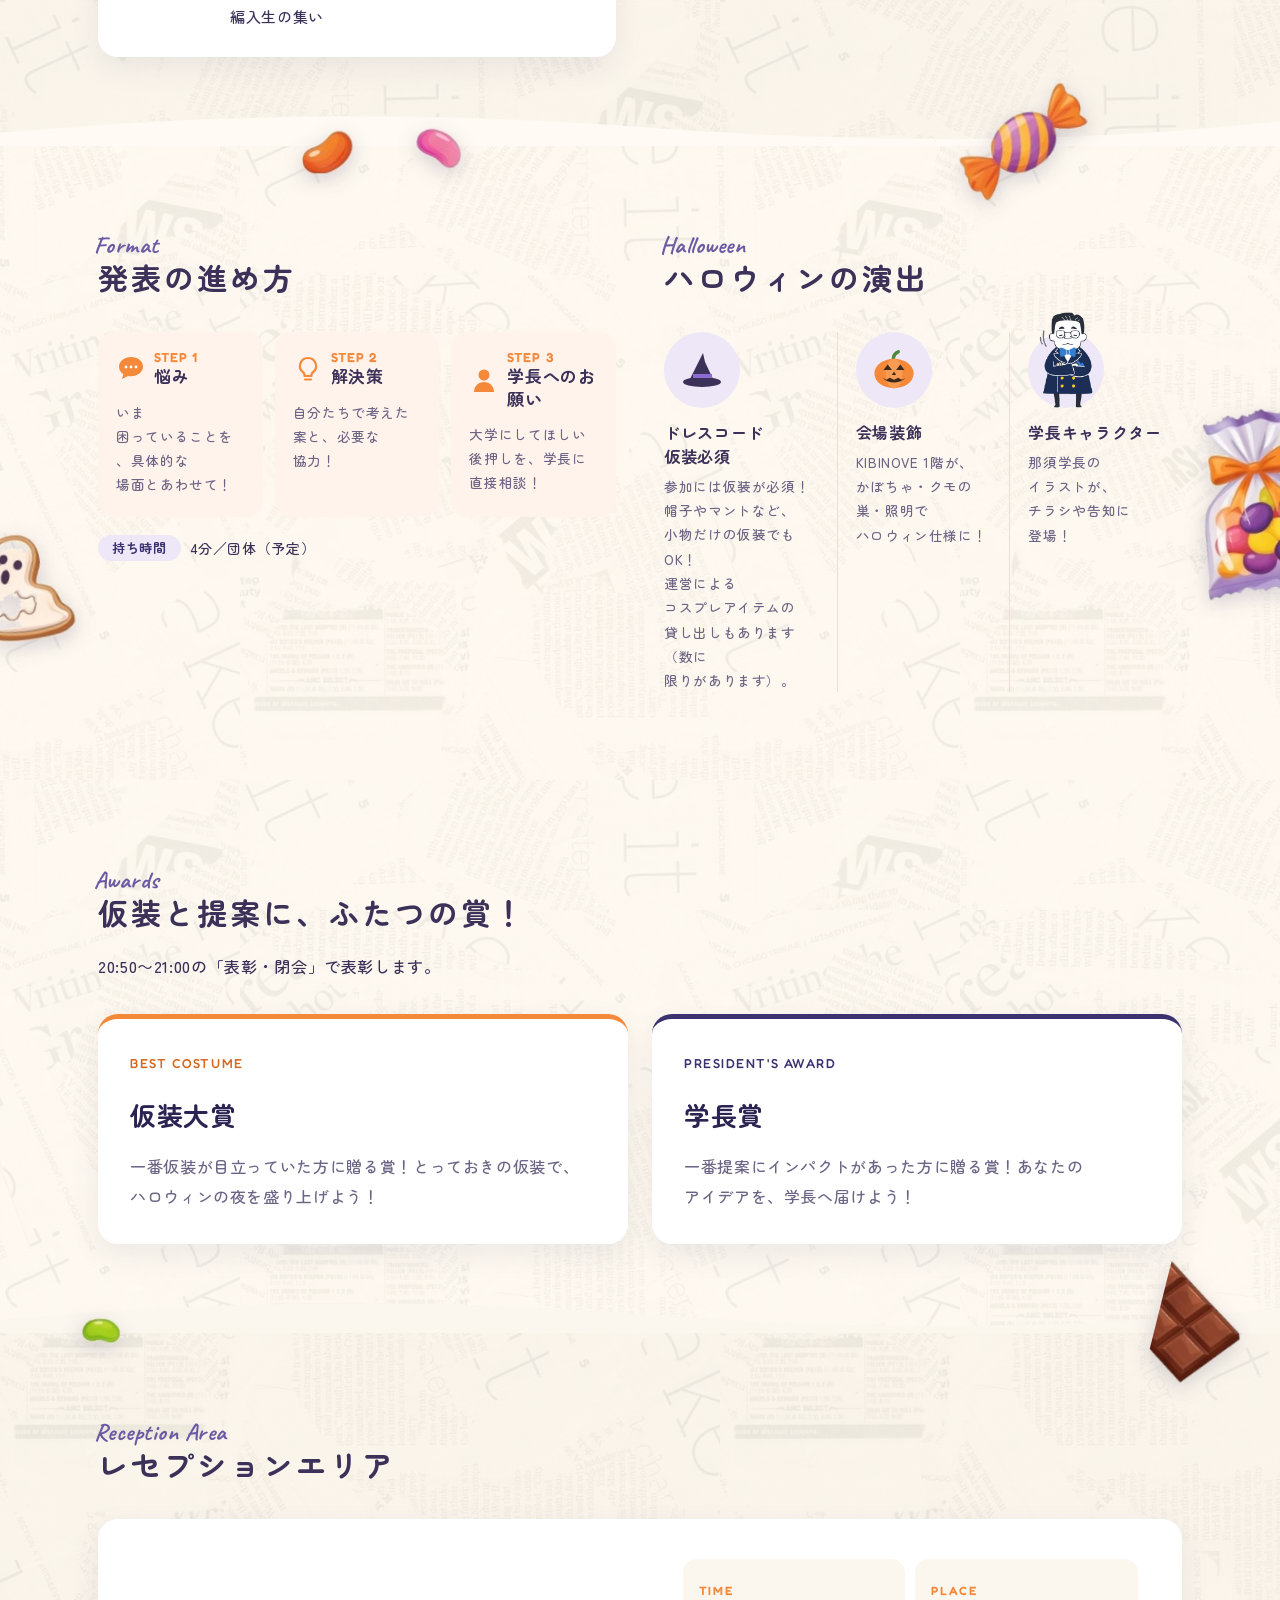
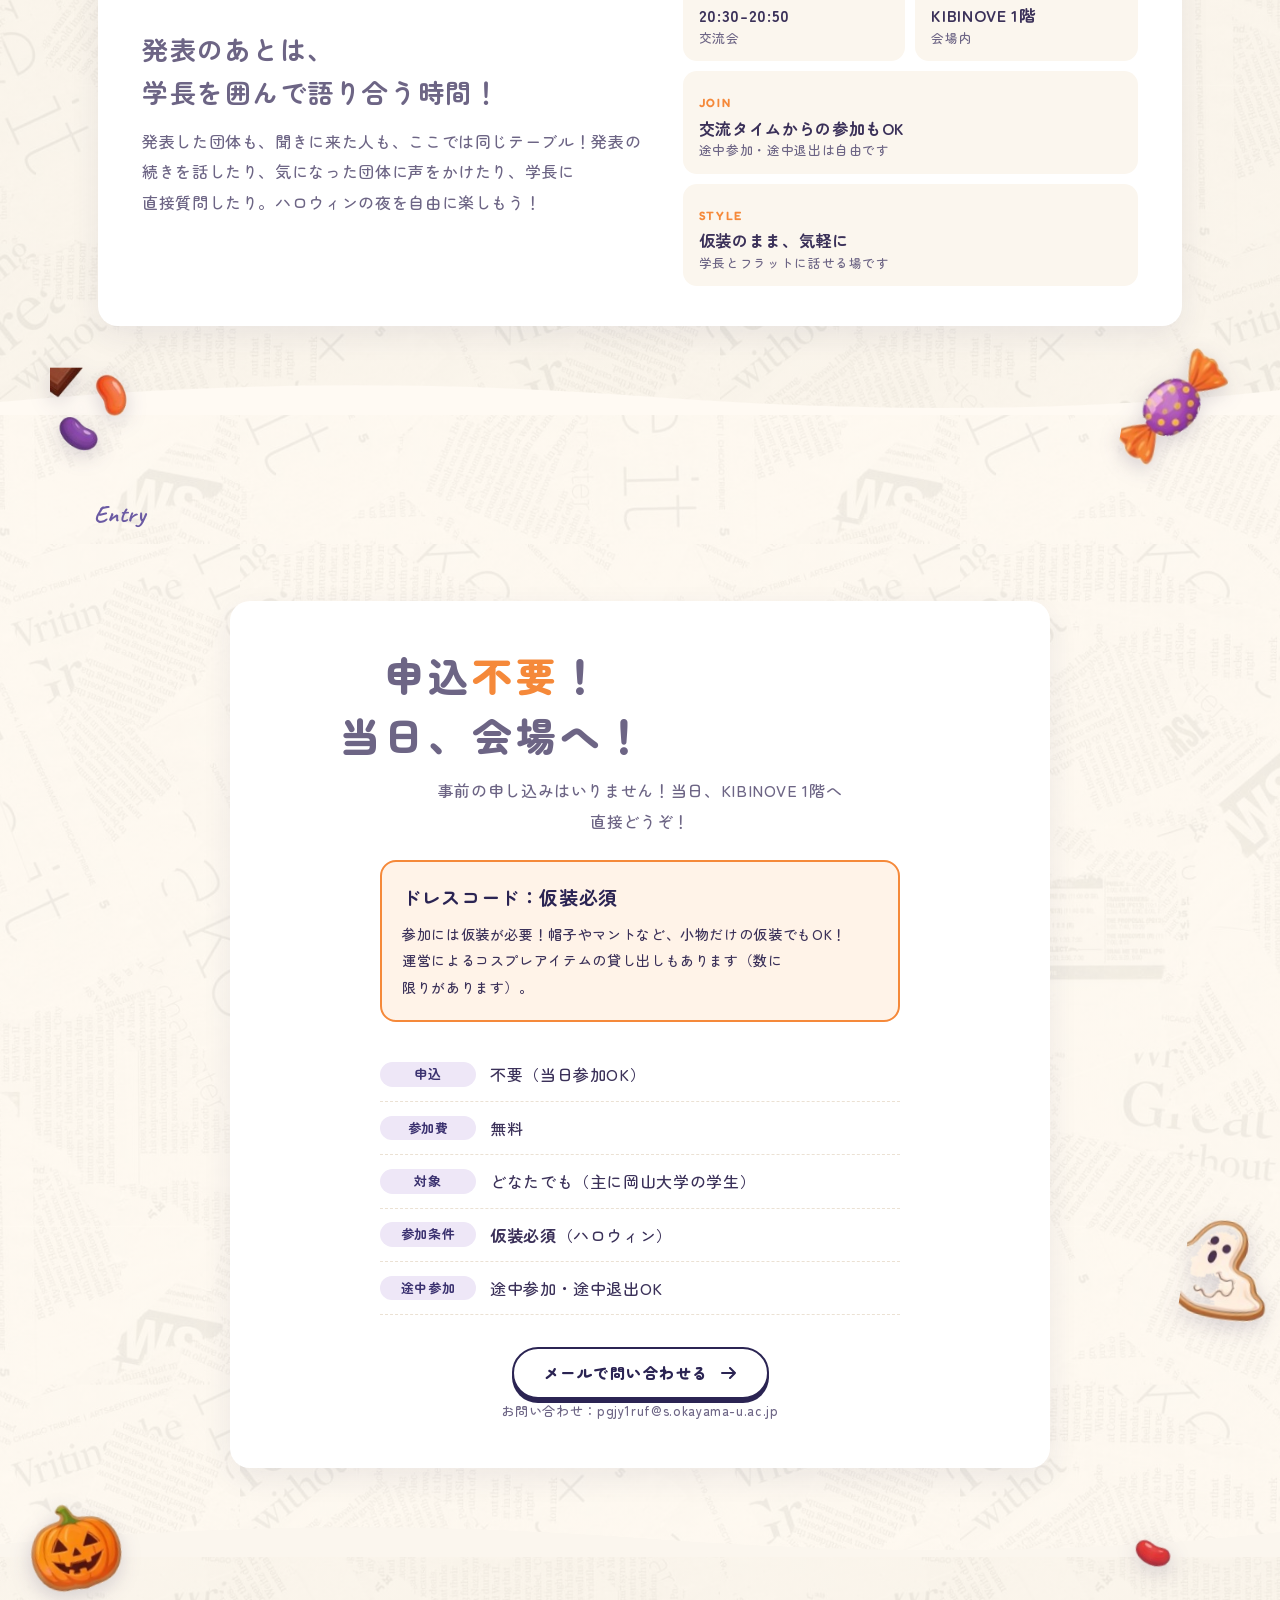
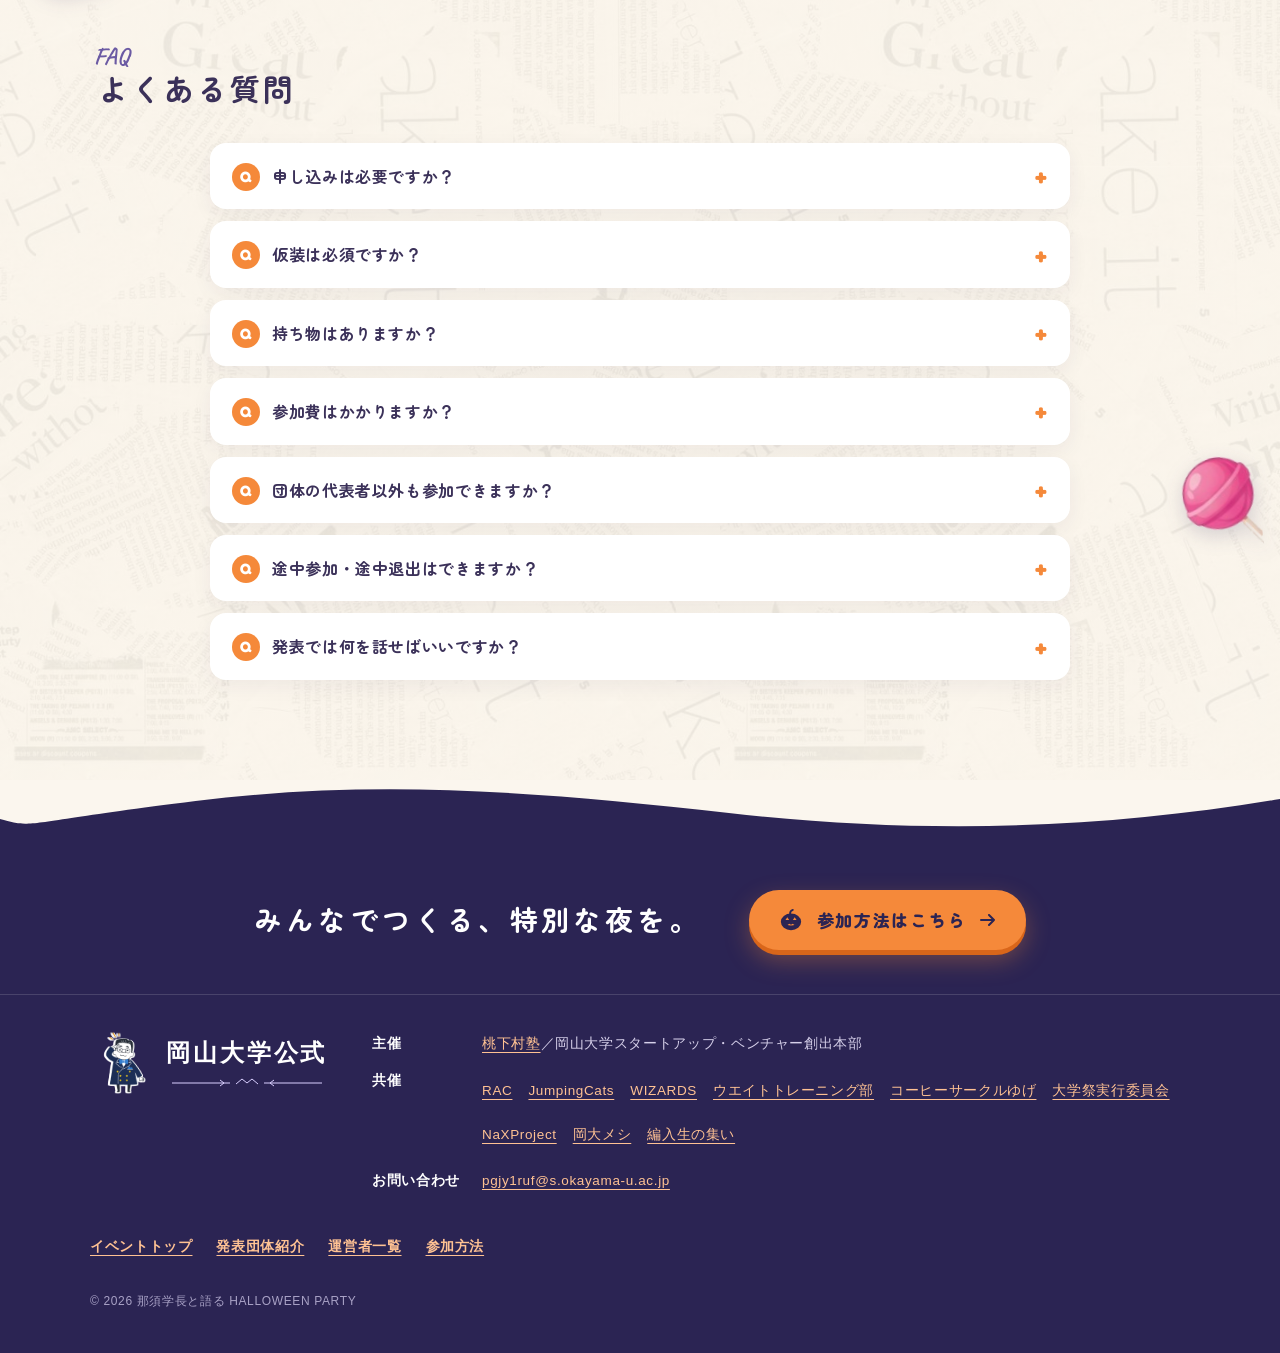
==== commit f89a6412: "Remove student ID requirement" ====
--- a/index.html
+++ b/index.html
@@ -4,13 +4,13 @@
 <meta charset="utf-8">
 <meta name="viewport" content="width=device-width, initial-scale=1">
 <title>岡山大学｜那須学長と語る HALLOWEEN PARTY｜2026年10月28日</title>
-<meta name="description" content="岡山大学で2026年10月28日（水）開催。那須学長と学生団体が悩みと解決策を語るハロウィンイベント。18:30開場・18:45開会・21:00閉会、KIBINOVE 1階。参加無料・申込不要。仮装必須（アイテム貸し出しあり・数に限りあり）。学生証をご持参ください。">
+<meta name="description" content="岡山大学で2026年10月28日（水）開催。那須学長と学生団体が悩みと解決策を語るハロウィンイベント。18:30開場・18:45開会・21:00閉会、KIBINOVE 1階。参加無料・申込不要。仮装必須（アイテム貸し出しあり・数に限りあり）。">
 <link rel="canonical" href="https://okayama-u-halloween.momoshita.jp/">
 <meta property="og:type" content="website">
 <meta property="og:locale" content="ja_JP">
 <meta property="og:site_name" content="那須学長と語る HALLOWEEN PARTY">
 <meta property="og:title" content="岡山大学｜那須学長と語る HALLOWEEN PARTY｜2026年10月28日">
-<meta property="og:description" content="岡山大学で2026年10月28日（水）開催。那須学長と学生団体が悩みと解決策を語るハロウィンイベント。18:30開場・18:45開会・21:00閉会、KIBINOVE 1階。参加無料・申込不要。仮装必須（アイテム貸し出しあり・数に限りあり）。学生証をご持参ください。">
+<meta property="og:description" content="岡山大学で2026年10月28日（水）開催。那須学長と学生団体が悩みと解決策を語るハロウィンイベント。18:30開場・18:45開会・21:00閉会、KIBINOVE 1階。参加無料・申込不要。仮装必須（アイテム貸し出しあり・数に限りあり）。">
 <meta property="og:url" content="https://okayama-u-halloween.momoshita.jp/">
 <meta property="og:image" content="https://okayama-u-halloween.momoshita.jp/images/title-logo.png">
 <meta property="og:image:width" content="1160">
@@ -24,7 +24,7 @@
   "@type": "Event",
   "@id": "https://okayama-u-halloween.momoshita.jp/#event",
   "name": "那須学長と語る HALLOWEEN PARTY",
-  "description": "岡山大学で2026年10月28日（水）開催。那須学長と学生団体が悩みと解決策を語るハロウィンイベント。18:30開場・18:45開会・21:00閉会、KIBINOVE 1階。参加無料・申込不要。仮装必須（アイテム貸し出しあり・数に限りあり）。学生証をご持参ください。",
+  "description": "岡山大学で2026年10月28日（水）開催。那須学長と学生団体が悩みと解決策を語るハロウィンイベント。18:30開場・18:45開会・21:00閉会、KIBINOVE 1階。参加無料・申込不要。仮装必須（アイテム貸し出しあり・数に限りあり）。",
   "url": "https://okayama-u-halloween.momoshita.jp/",
   "image": [
     "https://okayama-u-halloween.momoshita.jp/images/title-logo.png"
@@ -437,8 +437,6 @@
   .hero-requirements h2 { display: flex; flex-wrap: wrap; align-items: center; gap: 8px; margin: 0 0 8px; font-size: clamp(17px, 3.8vw, 21px); line-height: 1.5; font-weight: 900; letter-spacing: .04em; }
   .hero-requirements h2 strong { padding: 2px 12px; background: var(--orange); border-radius: 999px; white-space: nowrap; }
   .hero-requirements p { margin: 0; font-size: 13.5px; line-height: 1.8; }
-  .hero-requirements .bring-id { display: flex; flex-wrap: wrap; align-items: center; gap: 6px 10px; border-top: 1px solid #e9d7c3; margin-top: 12px; padding-top: 10px; font-size: 14px; font-weight: 700; }
-  .bring-id span { background: #eee5f5; border-radius: 999px; padding: 1px 10px; font-size: 12px; }
   @media (max-width: 599px) { .hero-requirements { padding: 16px; } }
   .hero-connect { position:relative; max-width:520px; margin:0 0 26px; padding:22px; border:1px solid #c8afff; border-radius:18px; background:linear-gradient(135deg,#f3eaff,#e7e0fb); color:var(--navy); box-shadow:0 8px 24px #110d2c24; }
   .hero-connect-top { display:flex; align-items:center; justify-content:space-between; gap:12px; margin-bottom:12px; }
@@ -696,7 +694,6 @@
           <div class="hero-requirements fv" style="--d:1900ms" aria-labelledby="hero-dresscode-title">
             <h2 id="hero-dresscode-title">ドレスコード：<strong>仮装必須</strong></h2>
             <p>帽子やマントなど、小物だけの仮装でもOK！<br>運営によるコスプレアイテムの貸し出しもあります（数に限りがあります）。</p>
-            <p class="bring-id"><span>持ち物</span>学生証を忘れずにお持ちください</p>
           </div>
           <aside class="hero-connect fv" id="hero-connect" style="--d:2000ms" aria-labelledby="hero-connect-title">
             <div class="hero-connect-top"><span class="hero-connect-label">岡大公式 HALLOWEEN PARTY</span><svg class="hero-connect-icon" viewBox="0 0 48 36" fill="none" stroke="currentColor" stroke-width="2" stroke-linecap="round" aria-hidden="true"><circle cx="16" cy="10" r="5"/><circle cx="34" cy="12" r="4"/><path d="M5 31v-3a11 11 0 0 1 22 0v3M29 22a9 9 0 0 1 14 7v2M27 4l2-3M40 4l3-2"/></svg></div>
@@ -784,7 +781,6 @@
             <div><dt>対象</dt><dd>どなたでも参加できます<br><small>主に岡山大学の学生を想定しています</small></dd></div>
             <div><dt>参加費</dt><dd>無料（申込不要）</dd></div>
             <div><dt>服装</dt><dd><strong>仮装必須</strong>（ドレスコード：ハロウィン）<br><small>帽子やマントなど、小物を使った仮装でも参加できます<br>運営によるコスプレアイテムの貸し出しもあります（数に限りがあります）。</small></dd></div>
-            <div><dt>持ち物</dt><dd>学生証</dd></div>
             <div><dt>主催</dt><dd>桃下村塾／岡山大学スタートアップ・ベンチャー創出本部</dd></div>
             <div><dt>共催</dt><dd>RAC、JumpingCats、WIZARDS、ウエイトトレーニング部、コーヒーサークルゆげ、大学祭実行委員会、NaXProject、岡大メシ、編入生の集い</dd></div>
           </dl>
@@ -926,14 +922,13 @@
         <p>事前の申し込みはいりません！当日、KIBINOVE 1階へ直接どうぞ！</p>
         <div class="entry-dresscode">
           <h3>ドレスコード：仮装必須</h3>
-          <p>参加には仮装が必要！帽子やマントなど、小物だけの仮装でもOK！<br>運営によるコスプレアイテムの貸し出しもあります（数に限りがあります）。<br><strong>当日は学生証を忘れずに！</strong></p>
+          <p>参加には仮装が必要！帽子やマントなど、小物だけの仮装でもOK！<br>運営によるコスプレアイテムの貸し出しもあります（数に限りがあります）。</p>
         </div>
         <ul class="entry-list">
           <li><span>申込</span><span>不要（当日参加OK）</span></li>
           <li><span>参加費</span><span>無料</span></li>
           <li><span>対象</span><span>どなたでも（主に岡山大学の学生）</span></li>
           <li><span>参加条件</span><span><strong>仮装必須</strong>（ハロウィン）</span></li>
-          <li><span>持ち物</span><span><strong>学生証</strong></span></li>
           <li><span>途中参加</span><span>途中参加・途中退出OK</span></li>
         </ul>
         <a class="btn btn-line" href="mailto:pgjy1ruf@s.okayama-u.ac.jp?subject=%E3%80%90HALLOWEEN%20PARTY%E3%80%91%E3%81%8A%E5%95%8F%E3%81%84%E5%90%88%E3%82%8F%E3%81%9B">メールで問い合わせる<svg class="arr" aria-hidden="true"><use href="#i-arr"/></svg></a>
@@ -961,7 +956,7 @@
         </details>
         <details class="reveal">
           <summary>持ち物はありますか？</summary>
-          <div class="a">学生証を持ってきてください！仮装の準備もお忘れなく！</div>
+          <div class="a">仮装をご準備ください！帽子やマントなど、小物だけでもOKです。運営によるコスプレアイテムの貸し出しもあります（数に限りがあります）。</div>
         </details>
         <details class="reveal">
           <summary>参加費はかかりますか？</summary>
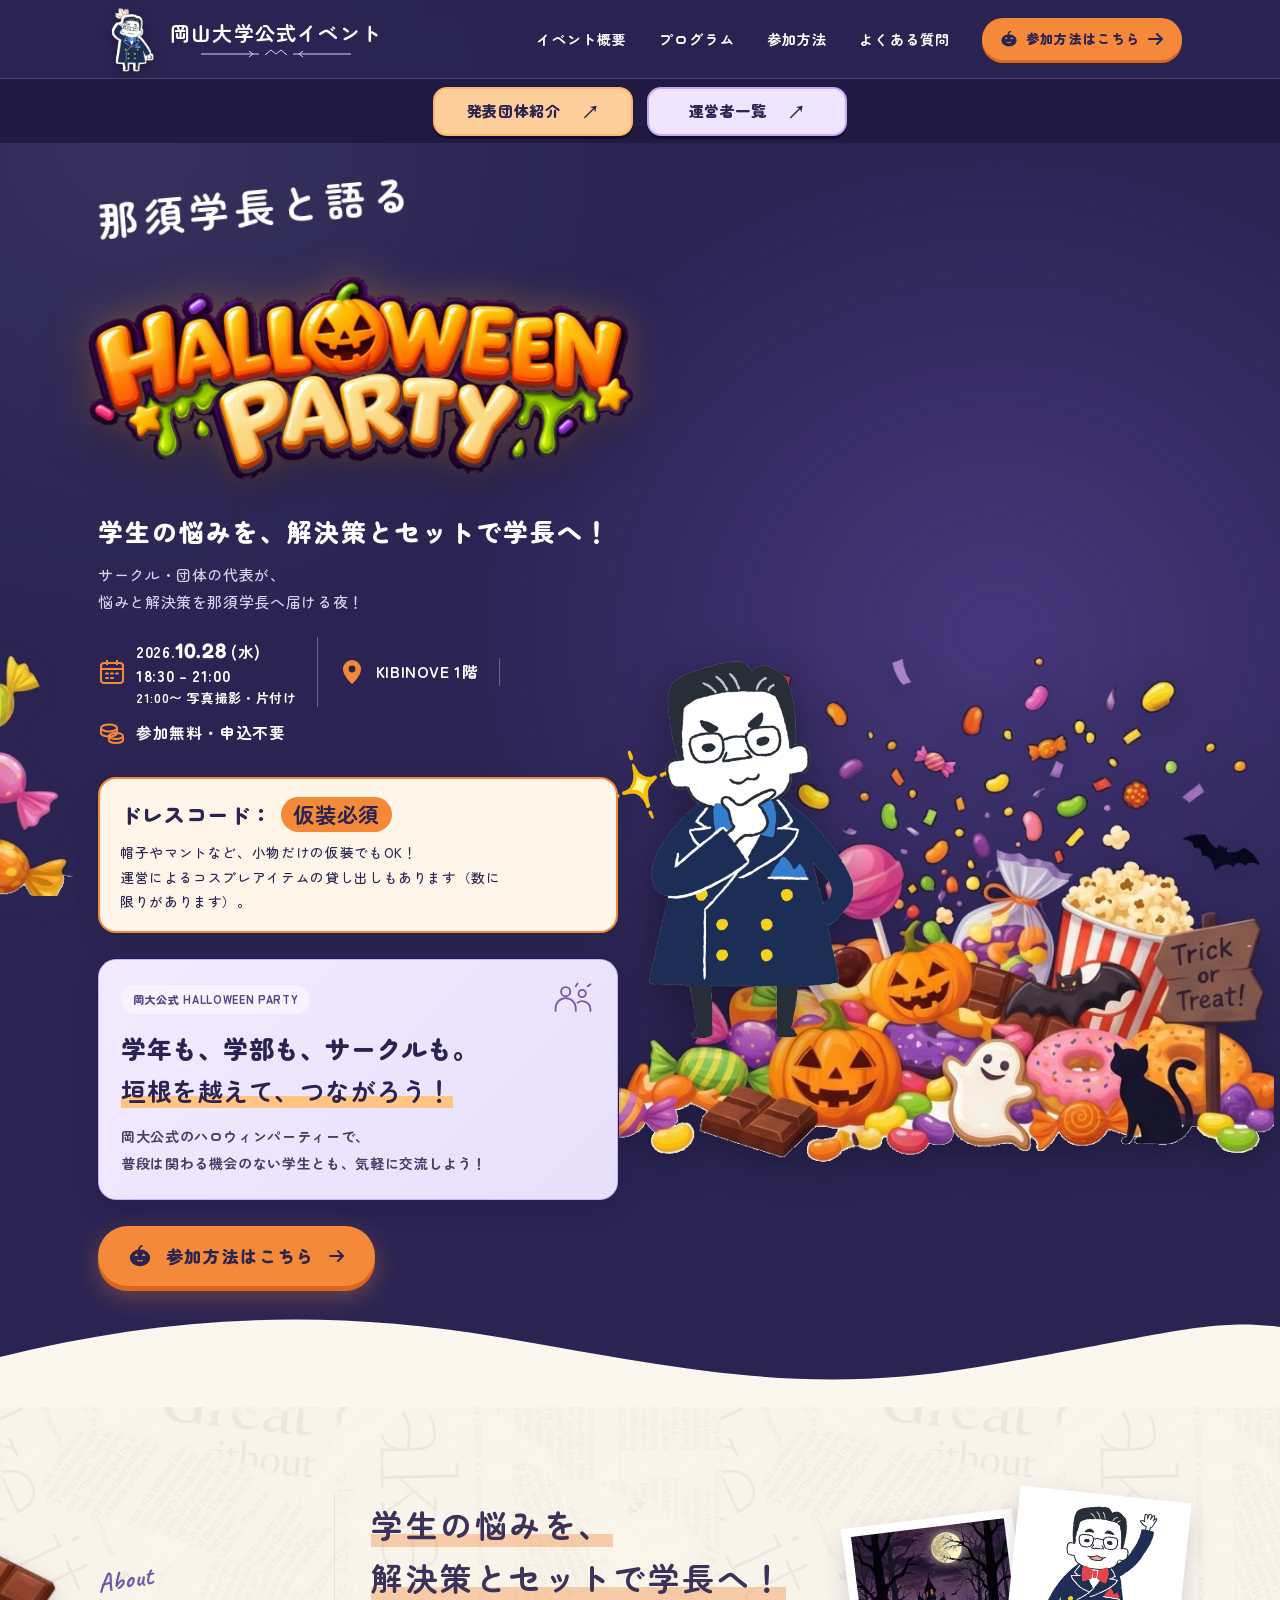
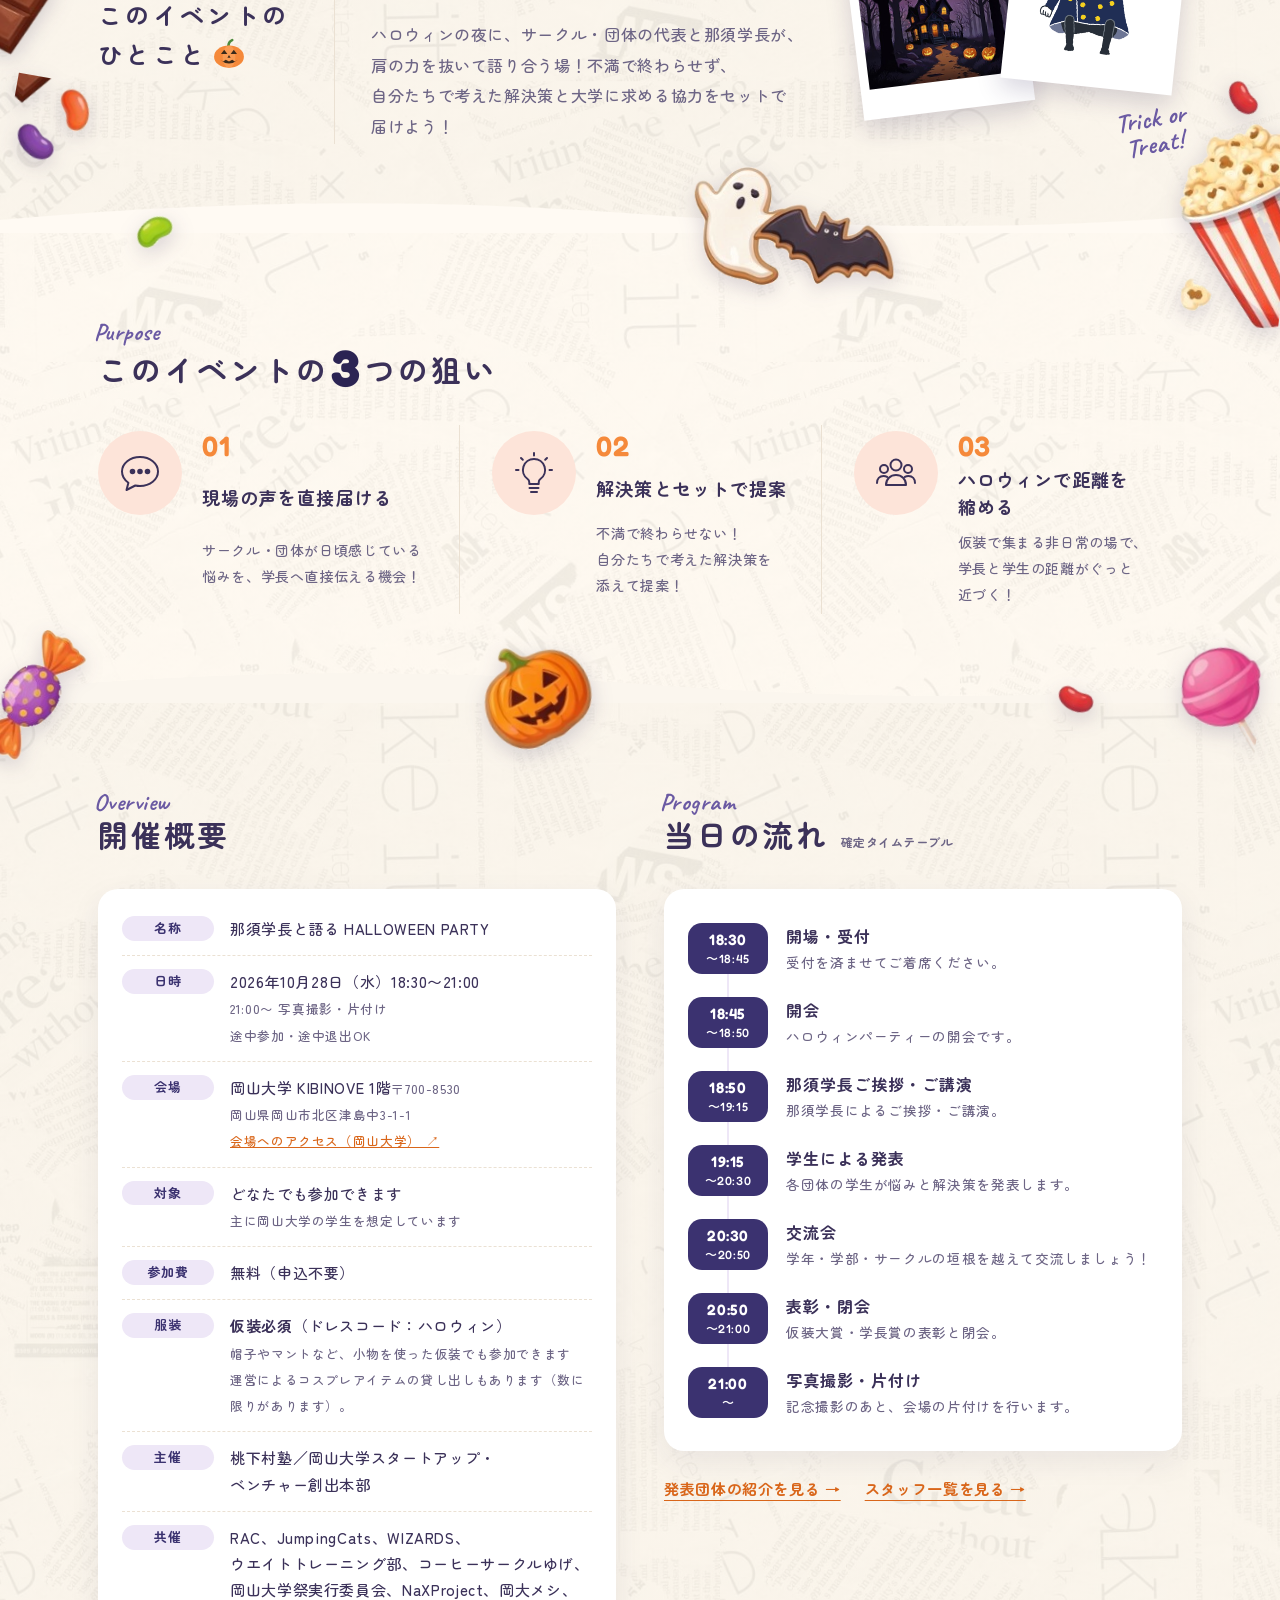
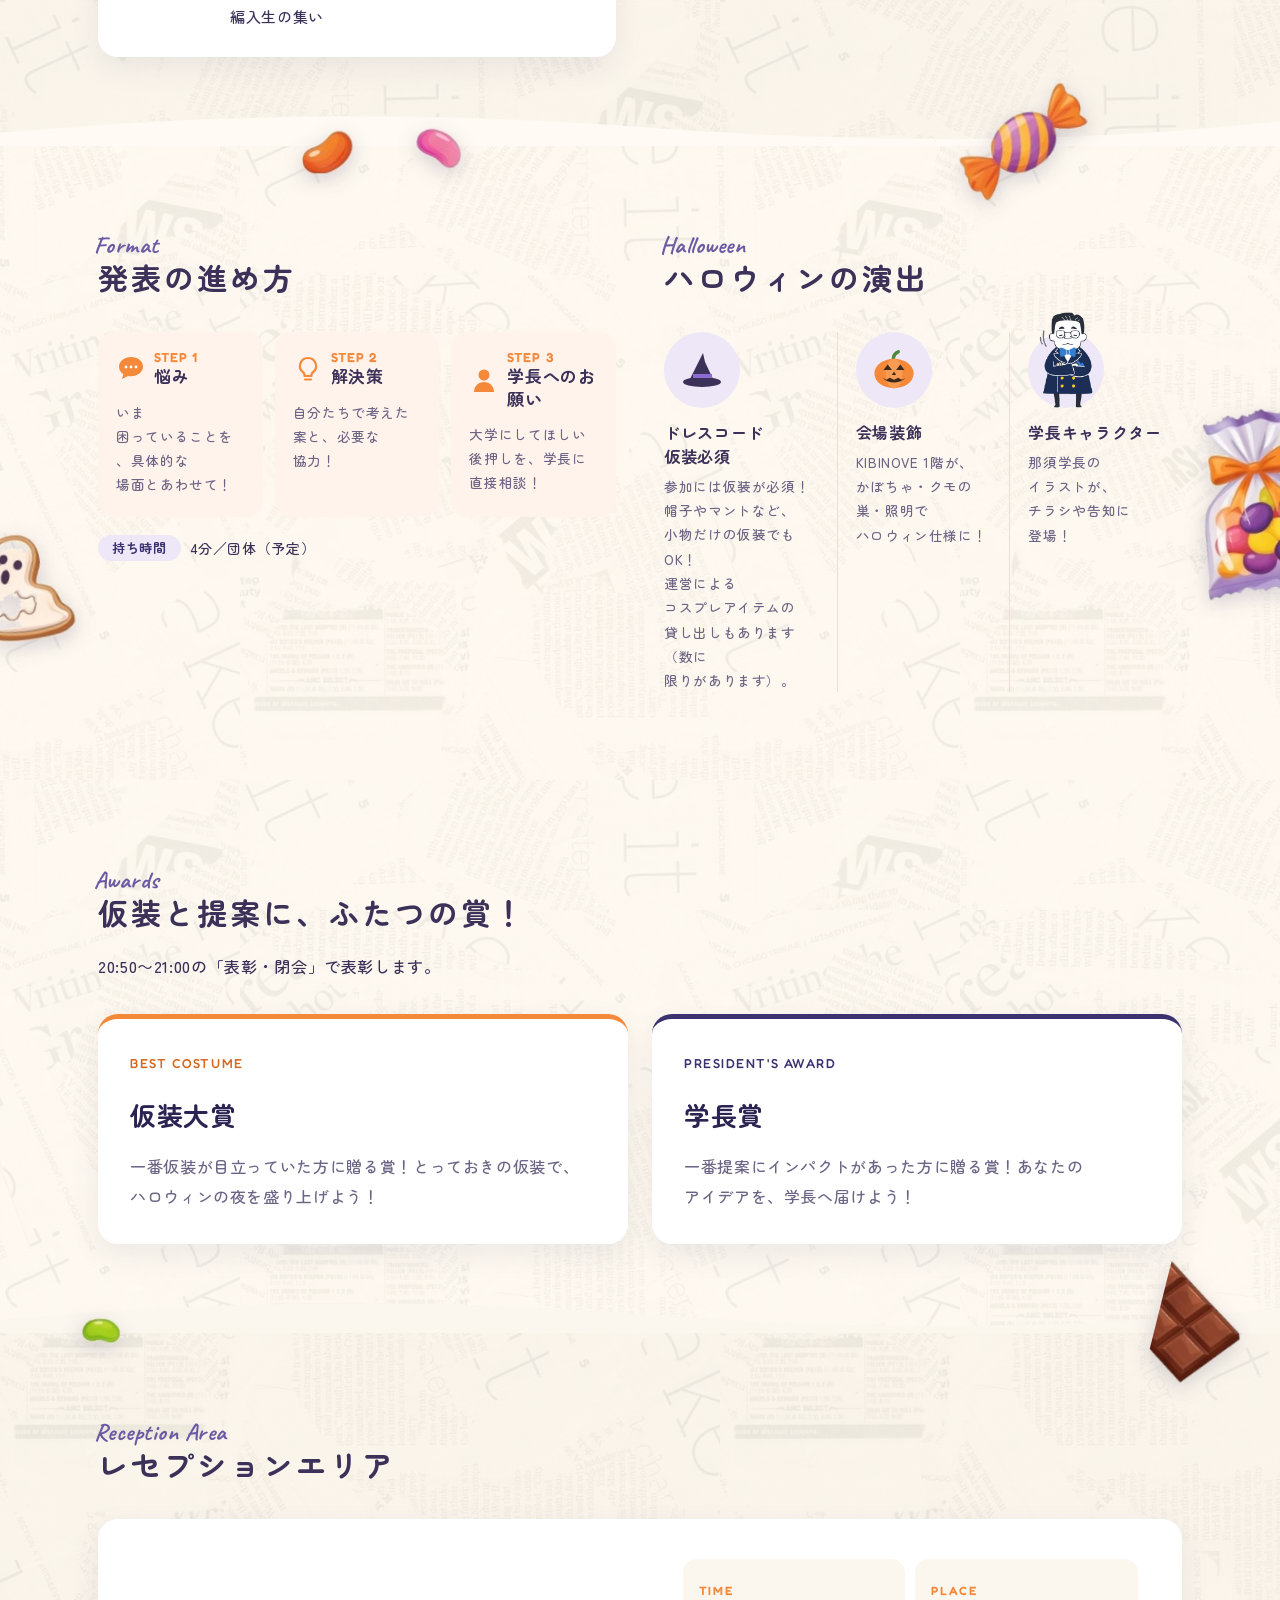
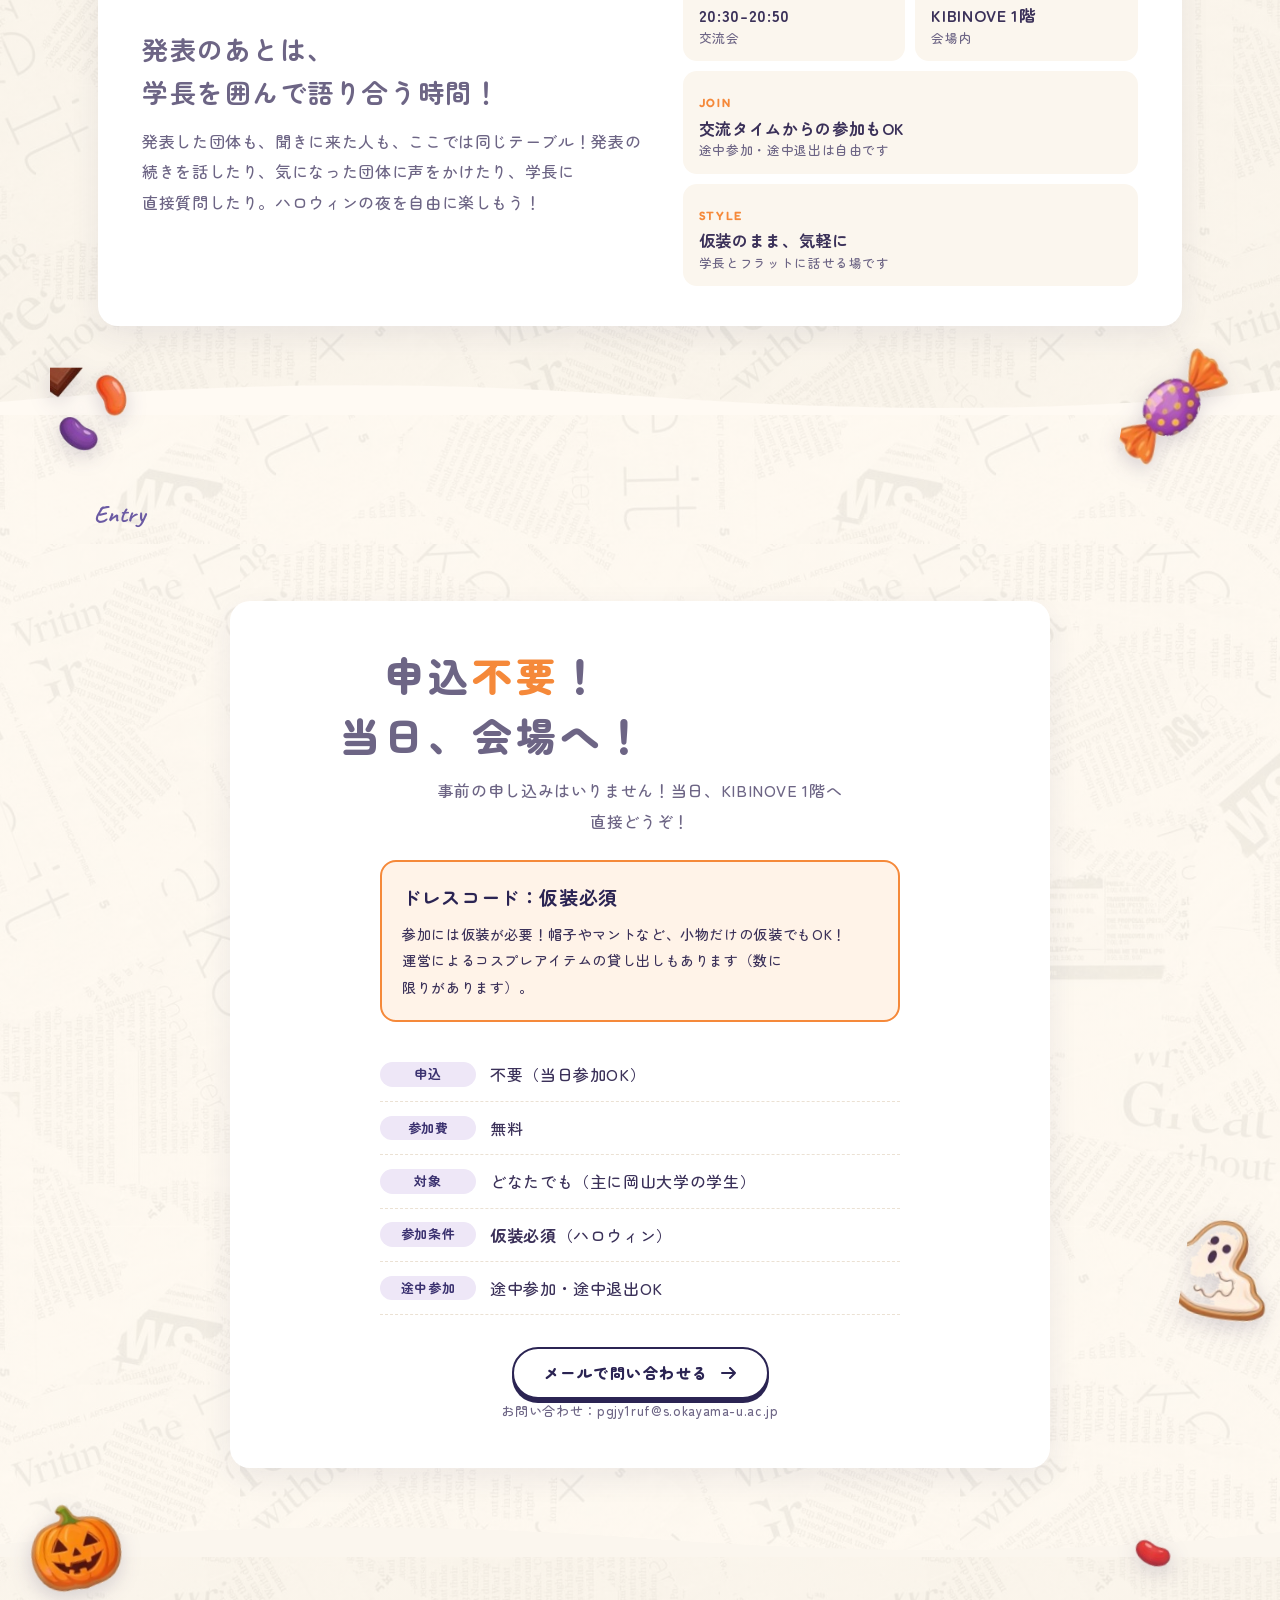
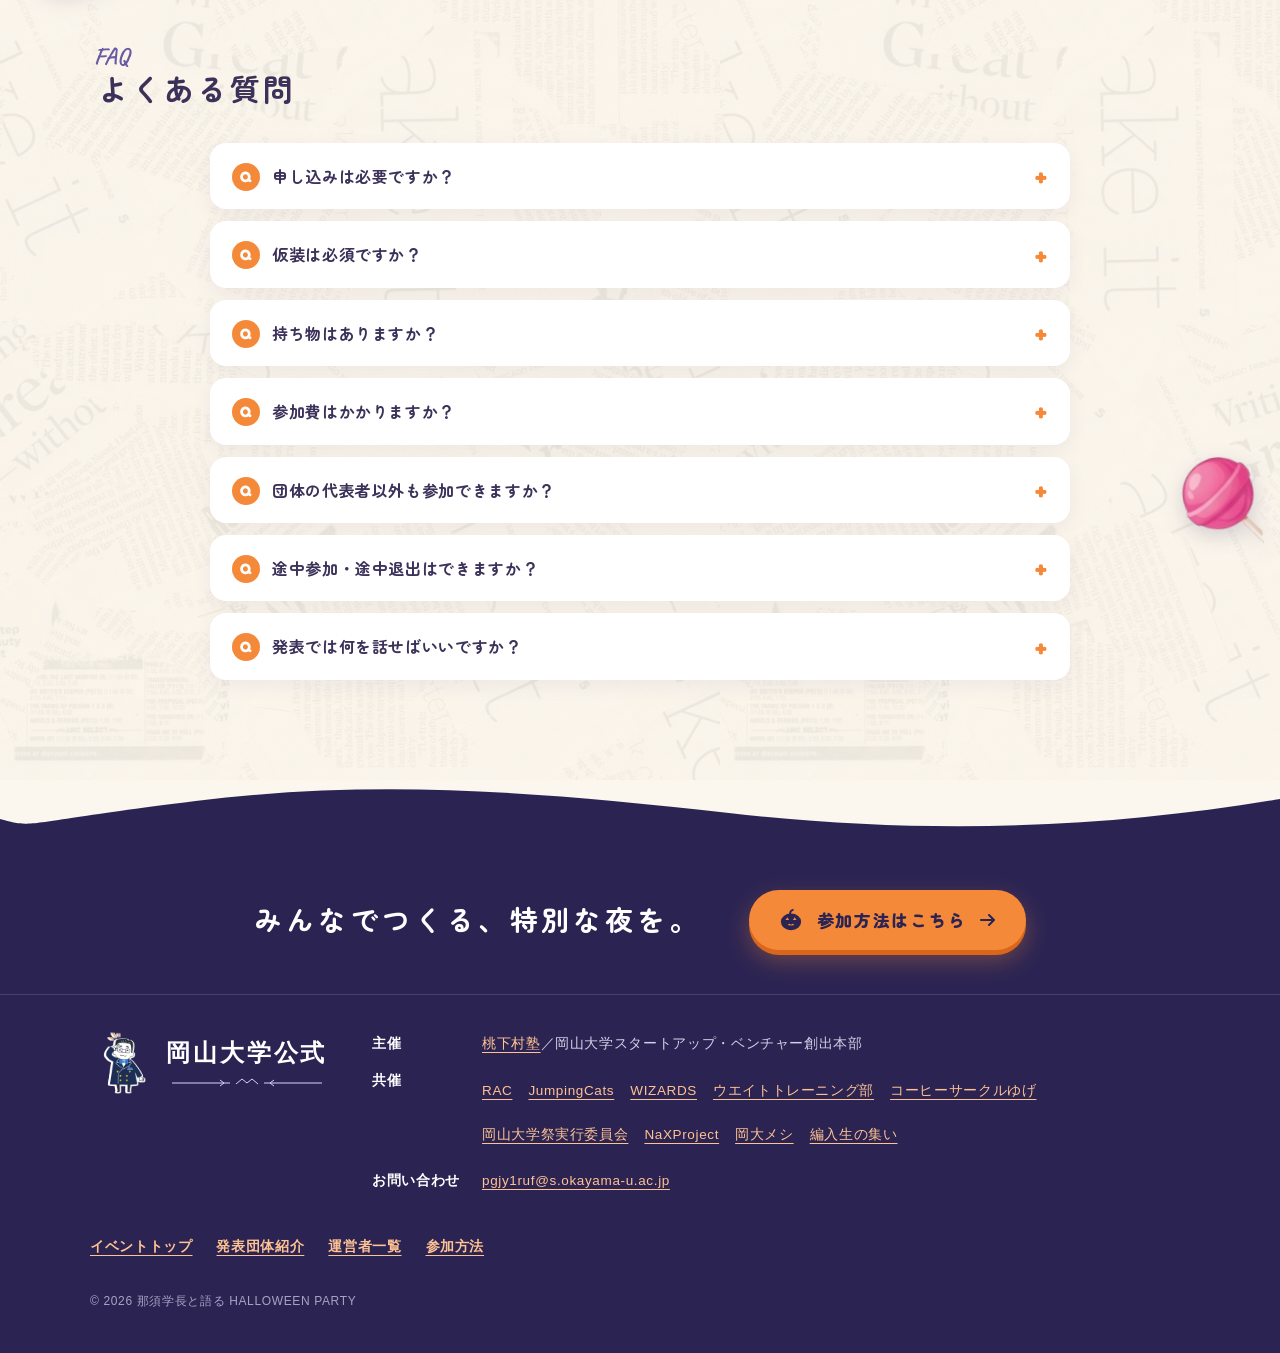
==== commit 7033c467: "Add university festival committee introduction and Instagram" ====
--- a/index.html
+++ b/index.html
@@ -782,7 +782,7 @@
             <div><dt>参加費</dt><dd>無料（申込不要）</dd></div>
             <div><dt>服装</dt><dd><strong>仮装必須</strong>（ドレスコード：ハロウィン）<br><small>帽子やマントなど、小物を使った仮装でも参加できます<br>運営によるコスプレアイテムの貸し出しもあります（数に限りがあります）。</small></dd></div>
             <div><dt>主催</dt><dd>桃下村塾／岡山大学スタートアップ・ベンチャー創出本部</dd></div>
-            <div><dt>共催</dt><dd>RAC、JumpingCats、WIZARDS、ウエイトトレーニング部、コーヒーサークルゆげ、大学祭実行委員会、NaXProject、岡大メシ、編入生の集い</dd></div>
+            <div><dt>共催</dt><dd>RAC、JumpingCats、WIZARDS、ウエイトトレーニング部、コーヒーサークルゆげ、岡山大学祭実行委員会、NaXProject、岡大メシ、編入生の集い</dd></div>
           </dl>
         </div>
         <div id="program">
@@ -1002,7 +1002,7 @@
     </a>
     <dl>
       <dt>主催</dt><dd><a href="/groups/#toukasonjuku">桃下村塾</a>／岡山大学スタートアップ・ベンチャー創出本部</dd>
-      <dt>共催</dt><dd class="partner-links"><a href="/groups/#rac">RAC</a><a href="/groups/#jumpingcats">JumpingCats</a><a href="/groups/#wizards">WIZARDS</a><a href="/groups/#weight-training">ウエイトトレーニング部</a><a href="/groups/#yuge">コーヒーサークルゆげ</a><a href="/groups/#university-festival">大学祭実行委員会</a><a href="/groups/#naxproject">NaXProject</a><a href="/groups/#okadai-meshi">岡大メシ</a><a href="/groups/#transfer-students">編入生の集い</a></dd>
+      <dt>共催</dt><dd class="partner-links"><a href="/groups/#rac">RAC</a><a href="/groups/#jumpingcats">JumpingCats</a><a href="/groups/#wizards">WIZARDS</a><a href="/groups/#weight-training">ウエイトトレーニング部</a><a href="/groups/#yuge">コーヒーサークルゆげ</a><a href="/groups/#university-festival">岡山大学祭実行委員会</a><a href="/groups/#naxproject">NaXProject</a><a href="/groups/#okadai-meshi">岡大メシ</a><a href="/groups/#transfer-students">編入生の集い</a></dd>
       <dt>お問い合わせ</dt><dd><a href="mailto:pgjy1ruf@s.okayama-u.ac.jp">pgjy1ruf@s.okayama-u.ac.jp</a></dd>
     </dl>
     <nav class="site-footer-nav" aria-label="関連ページ"><a href="/">イベントトップ</a><a href="/groups/">発表団体紹介</a><a href="/staff/">運営者一覧</a><a href="/#entry">参加方法</a></nav>
